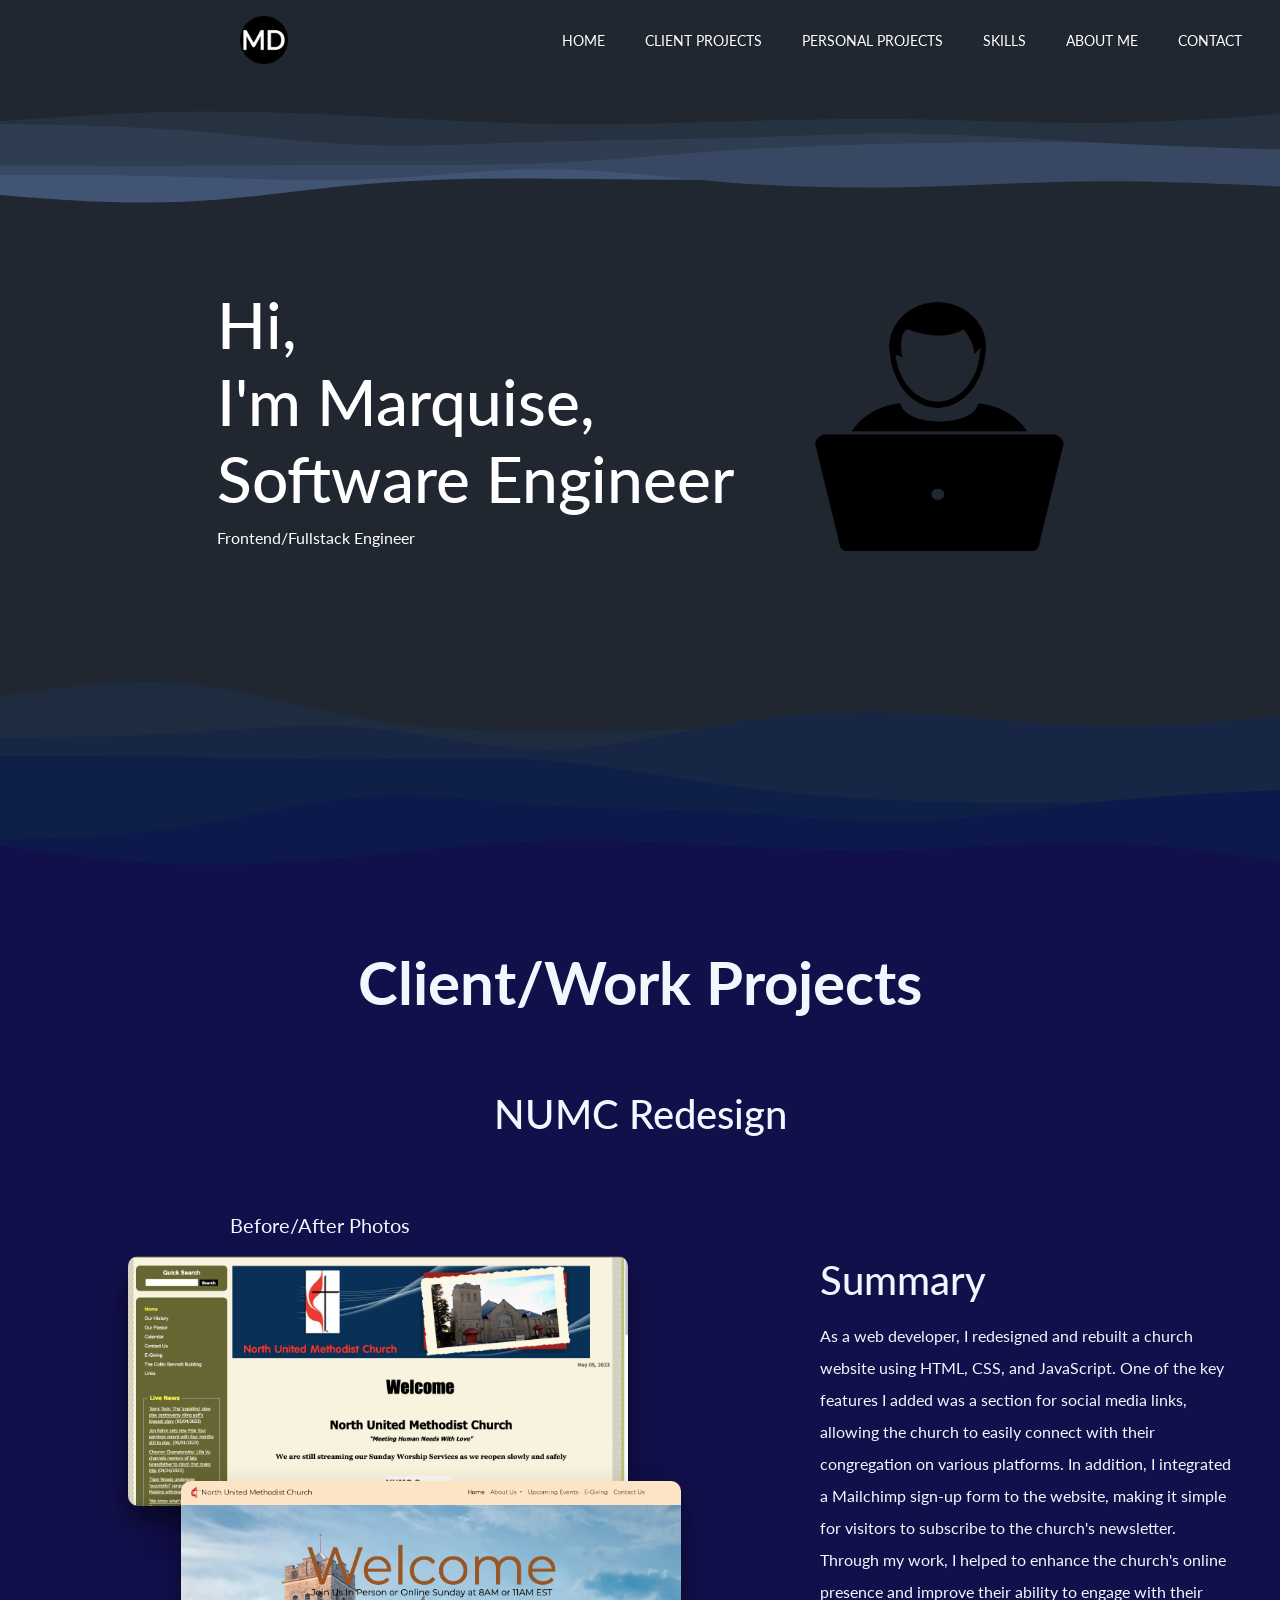
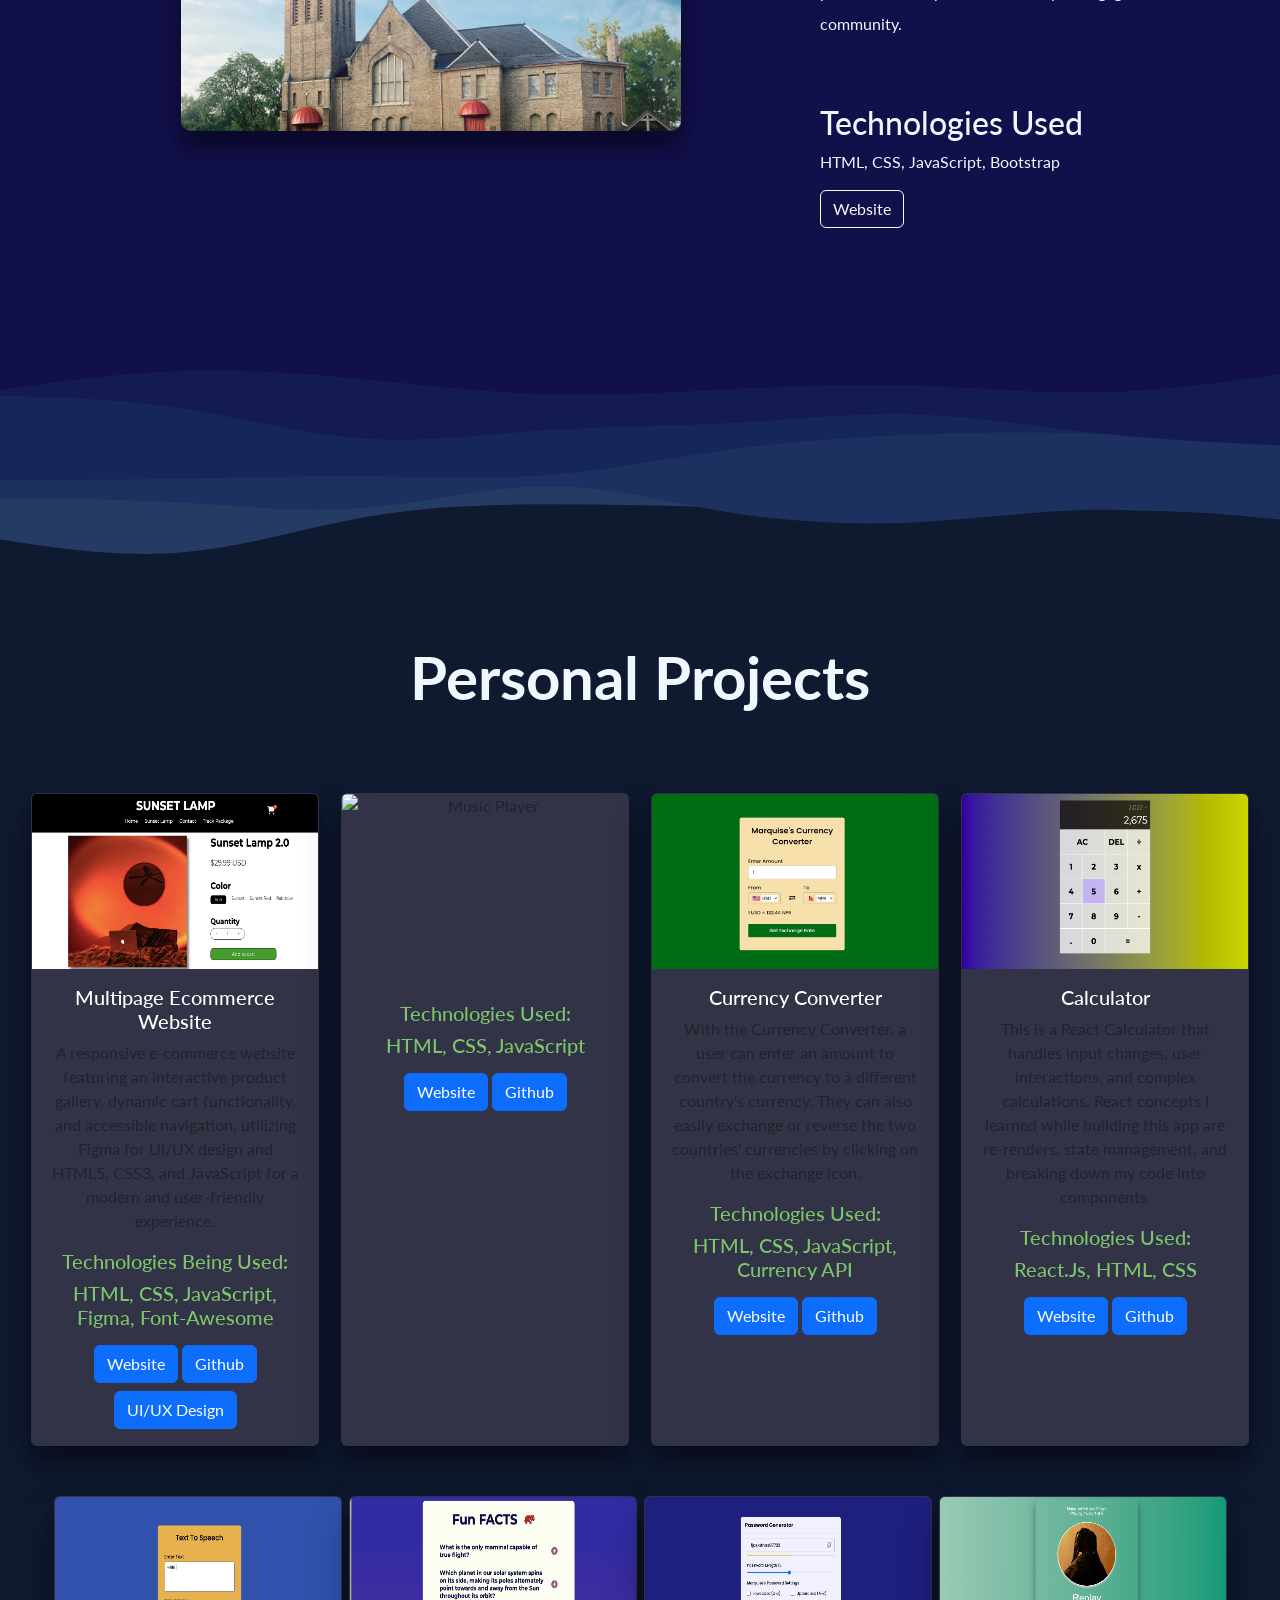
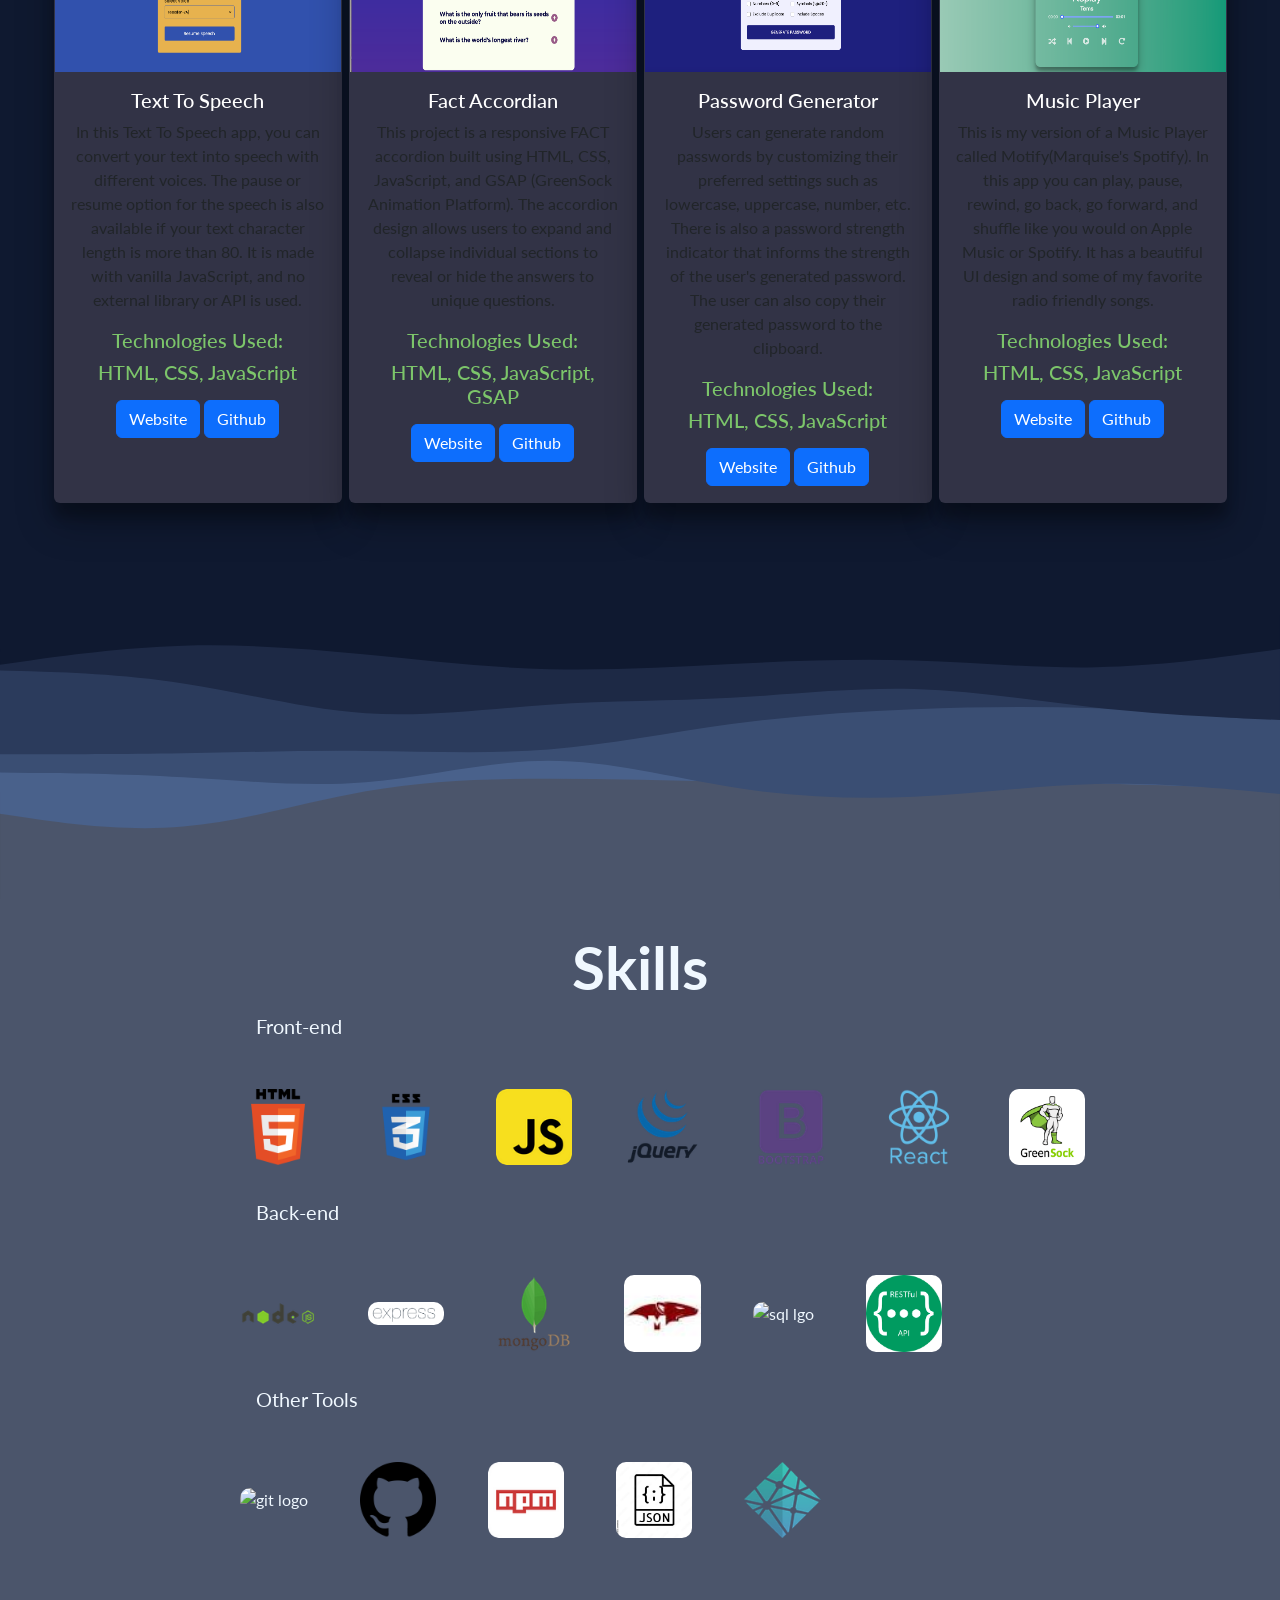
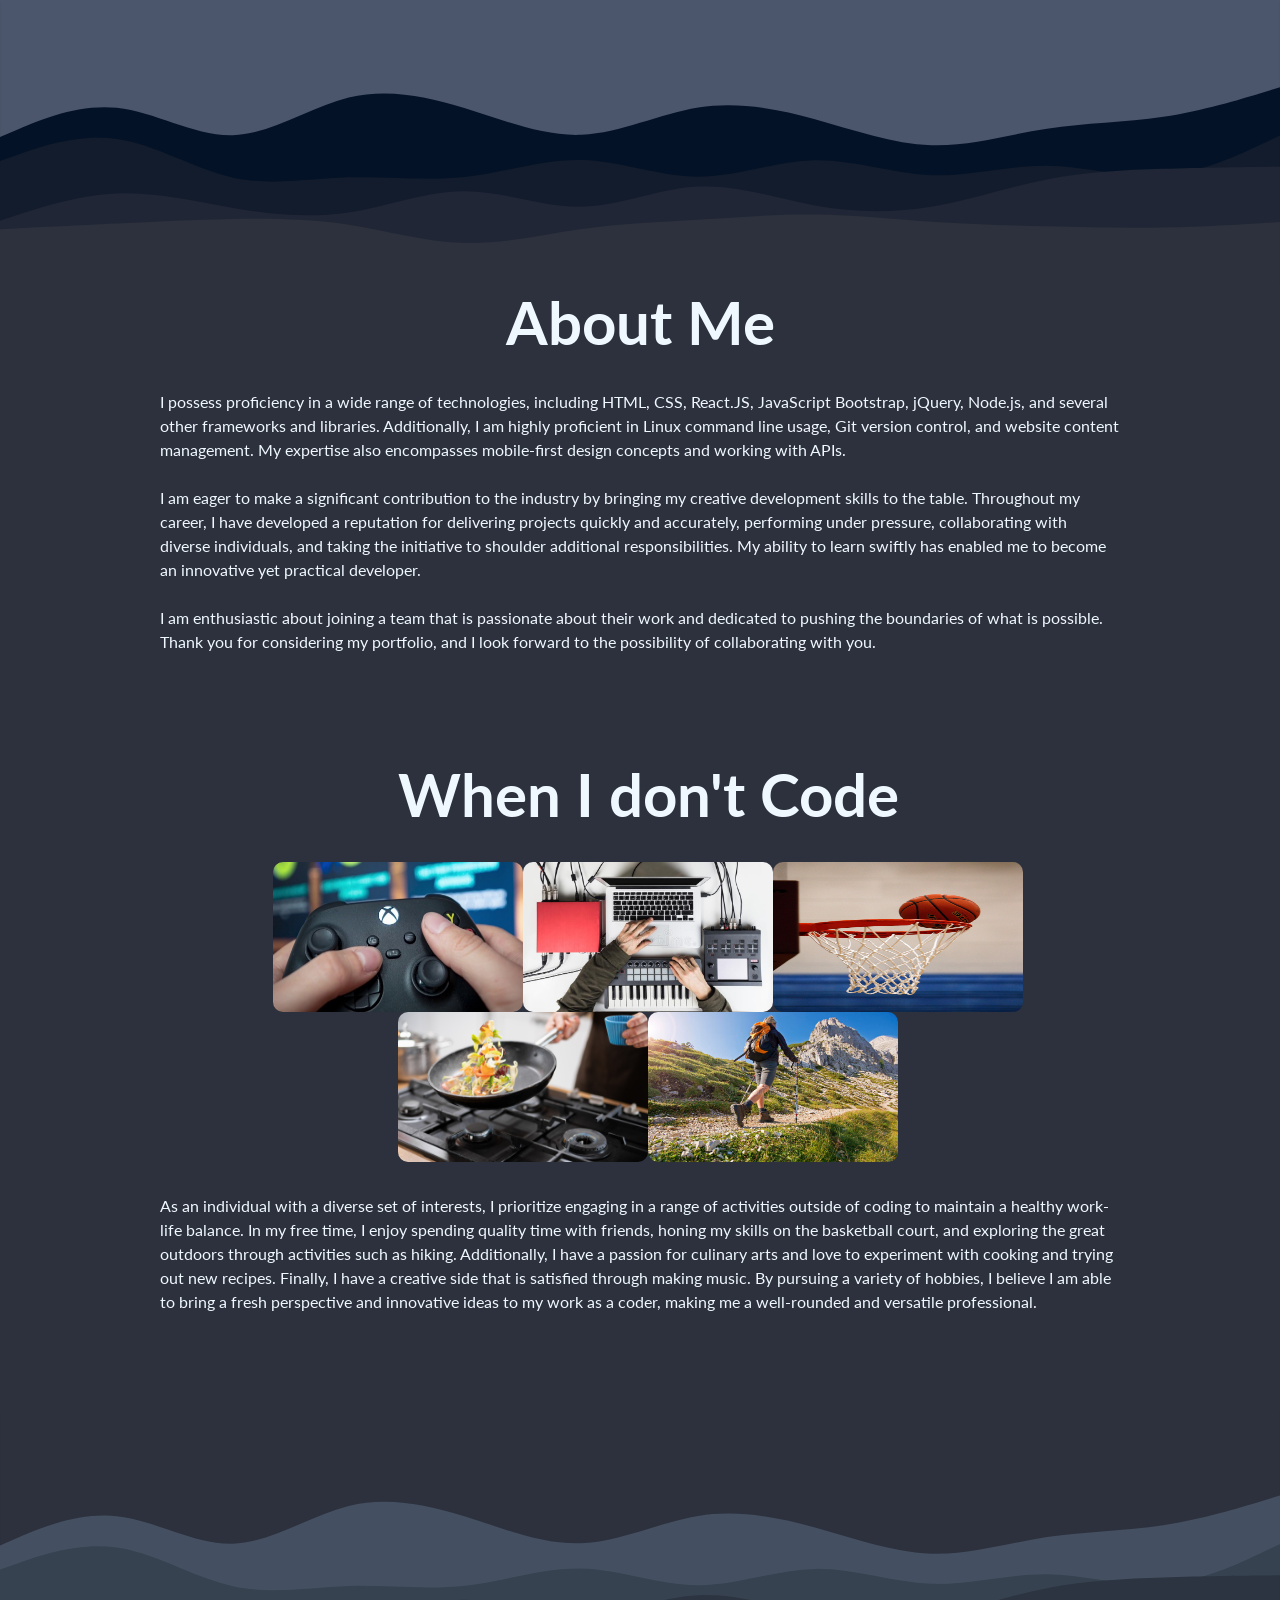
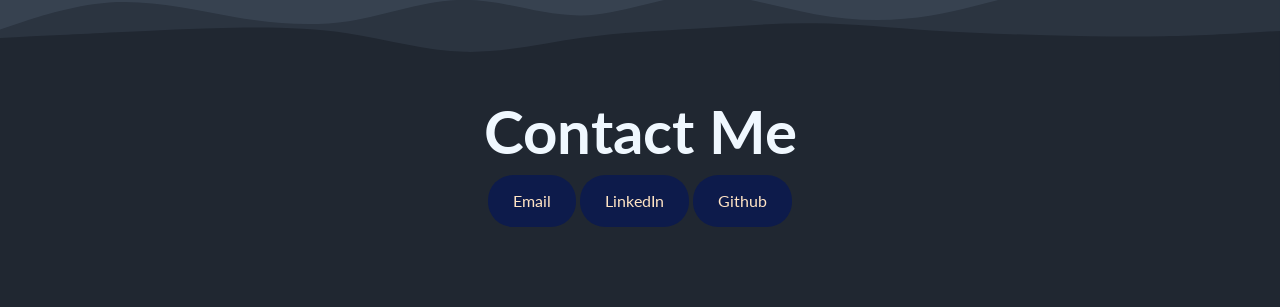
==== index.html @ cdc2beac "card update (music player)" ====
<!DOCTYPE html>
<html>

<head>
  <title>Marquise Dawkins</title>
  <meta charset="UTF-8">

   <!--bootstrap-->
   <link href="https://cdn.jsdelivr.net/npm/bootstrap@5.1.3/dist/css/bootstrap.min.css" rel="stylesheet" integrity="sha384-1BmE4kWBq78iYhFldvKuhfTAU6auU8tT94WrHftjDbrCEXSU1oBoqyl2QvZ6jIW3" crossorigin="anonymous">
   <script src="https://cdn.jsdelivr.net/npm/bootstrap@5.1.3/dist/js/bootstrap.bundle.min.js" integrity="sha384-ka7Sk0Gln4gmtz2MlQnikT1wXgYsOg+OMhuP+IlRH9sENBO0LRn5q+8nbTov4+1p" crossorigin="anonymous"></script>
   
  <!--Favicon-->
  <link rel="icon" type="image/x-con" href="./images/favicon.ico">

  <!--Google Fonts-->
  <link rel="preconnect" href="https://fonts.googleapis.com">
  <link rel="preconnect" href="https://fonts.gstatic.com" crossorigin>
  <link rel="preconnect" href="https://fonts.googleapis.com">
  <link rel="preconnect" href="https://fonts.gstatic.com" crossorigin>
  <link href="https://fonts.googleapis.com/css2?family=Lato:ital,wght@0,100;0,300;0,400;0,700;0,900;1,100&family=Montserrat:wght@100;200;300;400;500;700&display=swap" rel="stylesheet">

    <!-- Font Awsome -->
    <script src="https://kit.fontawesome.com/898932346b.js" crossorigin="anonymous"></script>

  <!--Regular CSS-->
   <link rel="stylesheet" id="cssfile" href="./public/styles.css">

</head>
<body>

  <!-- Navbar Section -->
  <nav>
   <!--  <input type="checkbox" id="check">
    <label for="check" class="checkbtn">
        <i class="fas fa-bars"></i>
    </label> -->
    <img class="logo" src="./images/favicon.ico" alt="">
    <ul>
        <li><a href="#home">Home</a></li>
        <li><a href="#cp">Client Projects</a></li>
        <li><a href="#pp">Personal Projects</a></li>
        <li><a href="#skills">Skills</a></li>
        <li><a href="#about">About Me</a></li>
        <li><a href="#contact">Contact</a></li>
    </ul>
</nav>
  
  

  <img class="layer-svg" src="./images/svg-layers/layer1.svg" alt="svg layer 1">

<!-- Home section -->
<section class="home-container" id="home">
  <div class="header" >
    <h1 class="heading-h1">Hi, <br> I'm Marquise, <br> Software Engineer</h1>
    <p class="heading-p">Frontend/Fullstack Engineer</p>
  </div>
    <img class="marquise-pic"  src="./images/animation.png" alt="computer engineer">
  
</section>

<img class="layer-svg" src="./images/svg-layers/layer2.svg" alt="svg layer 2">


<!-- Client Project Section -->
<section class="cps-container" id="cp">
    <h1 class="cps-header">Client/Work Projects</h1>

    <h2 class="project-header">NUMC Redesign</h2>
    <p class="bef-aft-p">Before/After Photos</p>

    <div class="pic-summary-together">
      
    <div>
      <img class="church-photo before-pic" src="./images/old-church-pic.png" alt="Before Church Photo">
      <img class="church-photo after-pic" src="./images/numc-redesign.png" alt="Current Church Webstie">
    </div>

    <div class="summary-section">
      <h1>Summary</h1>
      <p class="summary-paragraph">As a web developer, I redesigned and rebuilt a church website using HTML, CSS, 
        and JavaScript. One of the key features I added was a section for social media links, allowing the church to 
        easily connect with their congregation on various platforms. In addition, I integrated a Mailchimp sign-up form 
        to the website, making it simple for visitors to subscribe to the church's newsletter. Through my work, I helped 
        to enhance the church's online presence and improve their ability to engage with their community.
      </p>
      <h2>Technologies Used</h2>
      <p class="technology">HTML, CSS, JavaScript, Bootstrap</p>

      <button type="button" onclick="window.location.href=`https://numc-hartford.org/`;" class="btn btn-outline-light">Website</button>
      <!-- <button type="button" onclick="window.location.href=`https://github.com/quisethecoder/numc-redesign`;" class="btn btn-outline-light">Github</button> -->
    </div> 

  </div>



</section>

<img class="layer-svg" src="./images/svg-layers/layer3.svg" alt="">

<!-- Personal Project Section -->
<section class="pps-container" id="pp">
    <h1 class="ps-header">Personal Projects</h1>
    <div class="card-styling-one">

      <div class="card" style="width: 18rem;">
        <img src="./images/ssldemo.png" class="card-img-top pj-pic" alt="FaceGram">
        <div class="card-body">
          <h5 class="card-title">Multipage Ecommerce Website</h5>
          <p class="card-text">A responsive e-commerce website featuring an interactive product gallery, dynamic cart functionality, and accessible navigation, utilizing Figma for UI/UX design and HTML5, CSS3, and JavaScript for a modern and user-friendly experience.</p>
          <h4 class="lan-used">Technologies Being Used:</h4>
          <h5 class="lan-used">HTML, CSS, JavaScript, Figma, Font-Awesome</h5>
          <a href="https://quisethecoder.github.io/ecommerce-store/" class="btn btn-primary web-link">Website</a>
          <a href="https://github.com/quisethecoder/ecommerce-store" class="btn btn-primary web-link">Github</a>
          <a href="https://www.figma.com/design/VHxNkNwz3xPCsnCBpkyxwv/Sunset-Lamp-Website-Design?node-id=0-1&t=kuMEiWsdOR9Zv7Ya-0" class="btn btn-primary web-link">UI/UX Design</a>
        </div>
      </div> 
  
    <div class="card" style="width: 18rem;">
      <img src="" class="card-img-top pj-pic" alt="Music Player">
      <div class="card-body">
        <h5 class="card-title"></h5>
        <p class="card-text"></p>
        <h4 class="lan-used">Technologies Used:</h4>
        <h5 class="lan-used">HTML, CSS, JavaScript</h5>
        <a href="" class="btn btn-primary web-link">Website</a>
        <a href="" class="btn btn-primary web-link">Github</a>
      </div>
    </div>
  
    <div class="card" style="width: 18rem;">
      <img src="./images/currency-convertor.png" class="card-img-top pj-pic" alt="currency-convertor">
      <div class="card-body">
        <h5 class="card-title">Currency Converter</h5>
        <p class="card-text">With the Currency Converter, a user can enter an amount to convert the currency to a different country's currency. They can also easily exchange or reverse the two countries' currencies by clicking on the exchange icon.</p>
        <h4 class="lan-used">Technologies Used:</h4>
        <h5 class="lan-used">HTML, CSS, JavaScript, Currency API</h5>
        <a href="https://calm-faloodeh-8866ae.netlify.app/" class="btn btn-primary web-link">Website</a>
        <a href="https://github.com/quisethecoder/currency-converter" class="btn btn-primary web-link">Github</a>
      </div>
    </div>
  
    <div class="card" style="width: 18rem;">
      <img src="./images/react-calculator.png" class="card-img-top pj-pic" alt="calculator">
      <div class="card-body">
        <h5 class="card-title">Calculator</h5>
        <p class="card-text">This is a React Calculator that handles input changes, user interactions, and complex calculations. React concepts I learned while building this app are re-renders, state management, and breaking down my code into components.</p>
        <h4 class="lan-used">Technologies Used:</h4>
        <h5 class="lan-used">React.Js, HTML, CSS</h5>
        <a href="https://calculator-react-f9434.web.app/" class="btn btn-primary web-link">Website</a>
        <a href="https://github.com/quisethecoder/calculator-react" class="btn btn-primary web-link">Github</a>
      </div>
    </div>
  
  </div>


  <div class="card-styling-two">

    <div class="card" style="width: 18rem;">
      <img src="./images/text-to-speech.png" class="card-img-top pj-pic" alt="DogMatch-Website">
      <div class="card-body">
        <h5 class="card-title">Text To Speech</h5>
        <p class="card-text">In this Text To Speech app, you can convert your text into speech with different voices. The pause or resume option for the speech is also available if your text character length is more than 80. It is made with vanilla JavaScript, and no external library or API is used.</p>
        <h4 class="lan-used">Technologies Used:</h4>
        <h5 class="lan-used">HTML, CSS, JavaScript</h5>
        <a href="https://quisethecoder.github.io/text-to-speech/" class="btn btn-primary web-link">Website</a>
        <a href="https://github.com/quisethecoder/text-to-speech" class="btn btn-primary web-link">Github</a>
      </div>
    </div>
  
    <div class="card" style="width: 18rem;">
      <img src="./images/fact-accordian.png" class="card-img-top pj-pic" alt="Fact-Accordian">
      <div class="card-body">
        <h5 class="card-title">Fact Accordian</h5>
        <p class="card-text">This project is a responsive FACT accordion built using HTML, CSS, JavaScript, and GSAP (GreenSock Animation Platform). The accordion design allows users to expand and collapse individual sections to reveal or hide the answers to unique questions.</p>
        <h4 class="lan-used">Technologies Used:</h4>
        <h5 class="lan-used">HTML, CSS, JavaScript, GSAP</h5>
        <a href="https://quisethecoder.github.io/fact-accordian/" class="btn btn-primary web-link">Website</a>
        <a href="https://github.com/quisethecoder/fact-accordian" class="btn btn-primary web-link">Github</a>
      </div>
    </div>
  
    <div class="card" style="width: 18rem;">
      <img src="./images/./passwordgenerator.png" class="card-img-top pj-pic" alt="Dice Game">
      <div class="card-body">
        <h5 class="card-title">Password Generator</h5>
        <p class="card-text"> Users can generate random passwords by customizing their preferred settings such as lowercase, uppercase, number, etc. There is also a password strength indicator that informs the strength of the user's generated password. The user can also copy their generated password to the clipboard.</p>
        <h4 class="lan-used">Technologies Used:</h4>
        <h5 class="lan-used">HTML, CSS, JavaScript</h5>
        <a href="https://quisethecoder.github.io/password-generator/" class="btn btn-primary web-link">Website</a>
        <a href="https://github.com/quisethecoder/password-generator" class="btn btn-primary web-link">Github</a>
      </div>
    </div>
  
  
   
    <div class="card" style="width: 18rem;">
      <img src="./images/music-player.png" class="card-img-top pj-pic" alt="Mp3 Player">
      <div class="card-body">
        <h5 class="card-title">Music Player</h5>
        <p class="card-text">This is my version of a Music Player called Motify(Marquise's Spotify). In this app you can play, pause, rewind, go back, go forward, and shuffle like you would on Apple Music or Spotify. It has a beautiful UI design and some of my favorite radio friendly songs.</p>
        <h4 class="lan-used">Technologies Used:</h4>
        <h5 class="lan-used">HTML, CSS, JavaScript</h5>
        <a href="https://quisethecoder.github.io/music-player/" class="btn btn-primary web-link">Website</a>
        <a href="https://github.com/quisethecoder/music-player" class="btn btn-primary web-link">Github</a>
      </div>
    </div>
   
  
  </div>
    
  
</section>

<img class="layer-svg" src="./images/svg-layers/layer4.svg" alt="">

<!-- Skills Sections -->
<section class="skills-container" id="skills">
  
    <h1 class="skills-header">Skills</h1>
    <p class="logo-description">Front-end</p>

    <div class="skills-logo">
    <img class="front-end-logo"  src="./images/html.png" alt="HTML Logo">
    <img class="front-end-logo"  src="./images/css.png" alt="CSS Logo">
    <img class="front-end-logo"  src="./images/javascript.png" alt="JavaScript Logo">
    <img class="front-end-logo"  src="./images/jquery.png" alt="Jquery Logo">
    <img class="front-end-logo"  src="./images/bootstrap.png" alt="Boostrap Logo">
    <img class="front-end-logo"  src="./images/react.png" alt="React Logo">
    <img class="front-end-logo"  src="./images/greensock.png" alt="GSAP Logo">
  </div>

    <p class="logo-description" >Back-end</p>
    <div class="skills-logo">
    <img class="back-end-logo" src="./images/node-js.png" alt="node-js logo">
    <img class="back-end-logo" src="./images/Express.png" alt="express js logo">
    <img class="back-end-logo" src="./images/mongodb.png" alt="mongodb logo">
    <img class="back-end-logo" src="./images/Mongoose.jpeg" alt="mongoose logo">
    <img class="back-end-logo" src="./images/SQL.png" alt="sql lgo">
    <img class="back-end-logo" src="./images/Restful.png" alt="RESTful API">
  </div>

    <p class="logo-description">Other Tools</p>
    <div class="skills-logo">
    <img class="other-tools-logo" src="./images/Git-Icon.png" alt="git logo">
    <img class="other-tools-logo" src="./images/github.png" alt="github logo">
    <img class="other-tools-logo" src="./images/npm.png" alt="npm">
    <img class="other-tools-logo" src="./images/json.jpg" alt="json">
    <img class="other-tools-logo" src="./images/netlify.png" alt="netlify logo"> 
  </div>   
</section>

<img class="layer-svg" src="./images/svg-layers/layer5.svg" alt="">
<!-- About Me  Section-->
<section class="about-me-container" id="about">
  <div class="about-me">
    <h1 class="about-me-header">About Me</h1>
    <p class="about-me-paragraph">I possess proficiency in a wide range of technologies, including HTML, CSS, React.JS, 
      JavaScript Bootstrap, jQuery, Node.js, and several other frameworks and libraries. Additionally, I am highly proficient
      in Linux  command line usage, Git version control, and website content management. My expertise also encompasses
       mobile-first design concepts and working with APIs. <br><br>

      I am eager to make a significant contribution to the industry by bringing my creative development skills to the table. 
      Throughout my career, I have developed a reputation for delivering projects quickly and accurately, performing under 
      pressure, collaborating with diverse individuals, and taking the initiative to shoulder additional responsibilities.
       My ability to learn swiftly has enabled me to become an innovative yet practical developer. <br><br>
      
      I am enthusiastic about joining a team that is passionate about their work and dedicated to pushing the boundaries of
       what is possible. Thank you for considering my portfolio, and I look forward to the possibility of collaborating with
        you. <br><br> </p>
  </div>

  <div class="center-wdic">
    <h1 class="about-header-two">When I don't Code</h1>

    <div class="pictures-one">
    <img class="about-pics-one" src="./images/games.jpg" alt="Video Game Picture">
    <img class="about-pics-one" src="./images/making-beats.jpg" alt="Music">
    <img class="about-pics-one" src="./images/basketball.jpg" alt="Basketball">
  </div>

  <div class="pictures-two">
    <img class="about-pics-two" src="./images/cooking.jpg" alt="Cooking">
    <img class="about-pics-two" src="./images/hiking.jpg" alt="Hiking">
  </div>

</div>

  <p class="widc-paragraph">As an individual with a diverse set of interests, I prioritize engaging in a range of activities outside of coding to 
    maintain a healthy work-life balance. In my free time, I enjoy spending quality time with friends, honing my skills on 
    the basketball court, and exploring the great outdoors through activities such as hiking. Additionally, I have a passion 
    for culinary arts and love to experiment with cooking and trying out new recipes. Finally, I have a creative side that is 
    satisfied through making music. By pursuing a variety of hobbies, I believe I am able to bring a fresh perspective and 
    innovative ideas to my work as a coder, making me a well-rounded and versatile professional.</p>
  
    


</section>

<img class="layer-svg" src="./images/svg-layers/layer6.svg" alt="">

<!-- Contact/Footer Section -->
<section class="contact-container" id="contact">
  <div>
    <h1 class="contact-me-header">Contact Me</h1>
      <a class="ref" href="mailto: marquise_dawkins@aol.com">Email</a>
      <a class="ref" href="https://www.linkedin.com/in/marquise-dawkins/">LinkedIn</a>
      <a class="ref" href="https://github.com/quisethecoder">Github</a>
      
  </div>
</section>



  <script src="https://cdn.jsdelivr.net/npm/bootstrap@5.3.0-alpha1/dist/js/bootstrap.bundle.min.js" integrity="sha384-w76AqPfDkMBDXo30jS1Sgez6pr3x5MlQ1ZAGC+nuZB+EYdgRZgiwxhTBTkF7CXvN" crossorigin="anonymous"></script>
  <script src="./index.js" charset="UTF-8"></script>
</body>
</html>
---- public/styles.css ----
body{
    margin: 0;
    font-family: "Lato", sans-serif;
    color: aliceblue;
    background: #202731;
    overflow-x: hidden;
}

.layer-svg{
    width: 100%;
}


/* Navbar Homepage */
nav{
    background: #202731;
    height: 70px;
    width: 100%;
}

.logo{
    margin-top: 1rem;
    margin-left: 15rem;
}

nav ul{
    float: right;
    margin-right: 20px;
}

nav ul li{
    display: inline-block;
    line-height: 80px;
    margin: 0 5px;
}

nav ul li a{
    color: rgb(255, 255, 255);
    font-size: 14px;
    padding: 7px 13px;
    border-radius: 3px;
    text-transform: uppercase;
    text-decoration: none!important;
}


a:hover{
    color: #7e8391;
}

@media screen and (max-width: 984px) {
    
}



 /* Home section  */
.home-container{
     display: flex;
     align-items: center;
     justify-content: center;
     background: #202731;
     padding-top: 3rem;
     padding-bottom: 3rem;
}

.header{
    margin-right: 5rem;
}

.heading-h1{
    font-size: 4rem;
    color: rgb(255, 255, 255);
}

.heading-p{
    font-size: 1rem;
    color: rgb(255, 255, 255);
}

.marquise-pic{
    width: 250px;
    height: 250px;
    
}

@media screen and (max-width: 984px){
    .logo{
        margin-top: 1rem;
        margin-left: 5rem;
    }
}


 /* Client Project Section */
 .cps-container{
    background: #12104b;
    padding-top: 3rem;
    padding-bottom: 7rem;
 }

 .cps-header{
    text-align: center;
    font-weight: 700;
    font-size: 60px;
    
 }

 .project-header{
    font-size: 40px;
    text-align: center;
    padding-top: 4rem;
    padding-bottom: 4rem;
 }

 .bef-aft-p{
    text-align: center;
    margin-right: 40rem;
    font-size: 20px;
 }

 .pic-summary-together{
    display: flex;
 }

 .summary-section{
    margin-left: 12rem;
    margin-right: 3rem;
 }

 .summary-paragraph{
    margin-top: 1rem;
    margin-bottom: 4rem;
    line-height: 2;
 }

 .church-photo{
    width: 500px;
    height: 250px;
    margin-left: 8rem;
    border-radius: 10px;
    box-shadow: rgba(0, 0, 0, 0.3) 0px 19px 38px, rgba(0, 0, 0, 0.22) 0px 15px 12px;
 }

 .before-pic{
    position: relative;
 }

 .after-pic{
    position: absolute;
    transform: translate(-115%, 90%);
 }

 @media screen and (max-width: 984px){

    .bef-aft-p{
        text-align: center;
        margin-right: 1rem;
        font-size: 20px;
     }
    
    .church-photo{
        width: 500px;
        height: 250px;
        margin-left: 10rem;
        border-radius: 10px;
        box-shadow: rgba(0, 0, 0, 0.3) 0px 19px 38px, rgba(0, 0, 0, 0.22) 0px 15px 12px;
     }
    
    .pic-summary-together{
        display: inline-block;
    }

        .summary-section{
            margin-top: 20rem;
            margin-left: 10rem;
            margin-right: 10rem;
         }
 }



 /* Personal Project Section  */
.pps-container{
   background: #0f1930;
   padding-top: 1rem;
   padding-bottom: 7rem;
}

.ps-header{
    text-align: center;
    font-weight: 700;
    font-size: 60px;
    margin-bottom: 5rem;
}

.card{
    background: rgb(50, 51, 70);
    border: 1px solid transparent;
    box-shadow: rgba(0, 0, 0, 0.3) 0px 19px 38px, rgba(0, 0, 0, 0.22) 0px 15px 12px;
    
}

.card-title{
    color: white;
    text-align: center;
}

.card-styling-one{
    text-align: center;
    display: flex;
    justify-content: space-around;
    margin-left: 20px;
    margin-right: 20px;
}

.card-styling-two{
    text-align: center;
    display: flex;
    justify-content: space-around;
    margin-left: 50px;
    margin-right: 50px;
    margin-top: 50px;
}

.pj-pic{
    height: 175px;
}

.lan-used{
    color: rgb(124, 197, 106);
    font-size: 20px;
}

.web-link{
    margin-top: 8px;
}

 /* Skills Sections */
.skills-container{
    background: #4b556b;
    padding-top: 2rem;
    padding-bottom: 2rem;
}

.skills-header{
    text-align: center;
    font-weight: 700;
    font-size: 60px;
}

.logo-description{
    font-size: 20px;
    margin-left: 16rem;
}

.skills-logo{
    justify-content: center;
    align-items: center;
    margin-left: 12rem;
}

.front-end-logo, .back-end-logo, .other-tools-logo{
    width: 7%;
    border-radius: 10px; 
    margin-left: 3rem;
    margin-top: 2rem;
    margin-bottom: 2rem;
}

@media screen and (max-width: 984px){

    .logo-description{
        font-size: 20px;
        margin-left: 10rem;
    }

    .skills-logo{
        justify-content: center;
        align-items: center;
        margin-left: 7rem;
    }

    .front-end-logo, .back-end-logo, .other-tools-logo{
        width: 7%;
        border-radius: 10px; 
        margin-left: 2rem;
        margin-top: 1rem;
        margin-bottom: 2rem;
    }

}


  /* About Me  Section */
.about-me-container{
    background: #2d313d;
    padding-bottom: 1rem;
}

.about-me-header, .about-header-two{
    justify-content: center;
    align-items: center;
    text-align: center;
    font-weight: 700;
    font-size: 60px;
    margin-bottom: 2rem;
}

.about-me-paragraph, .widc-paragraph{
    justify-content: center;
    align-items: center;
    text-align: left;
    margin-left: 10rem;
    margin-right: 10rem;
    margin-bottom: 5rem;
}

.center-wdic{
    margin-left: 1rem;
}

.pictures-one, .pictures-two{
    display: flex;
    justify-content: center;
    align-items: center;
    
}

.about-pics-one, .about-pics-two{
    width: 250px;
    height: 150px;
    border-radius: 10px;
}

.widc-paragraph{
    margin-top: 2rem;
}

  /* Contact/Footer Section */
  .contact-container{
    justify-content: center;
    align-items: center;
    text-align: center;
    padding-bottom: 5rem;
  }

  .contact-me-header{
    font-weight: 700;
    font-size: 60px;
  }

a.ref:link, a.ref:visited{
   background-color: rgb(13, 27, 75);
   color: bisque;
   padding: 14px 25px;
   text-align: center;
   text-decoration: none;
   display: inline-block;
   border-radius: 25px;
}

a.ref:hover, a.ref:active{
    background-color: rgb(95, 109, 132);
}
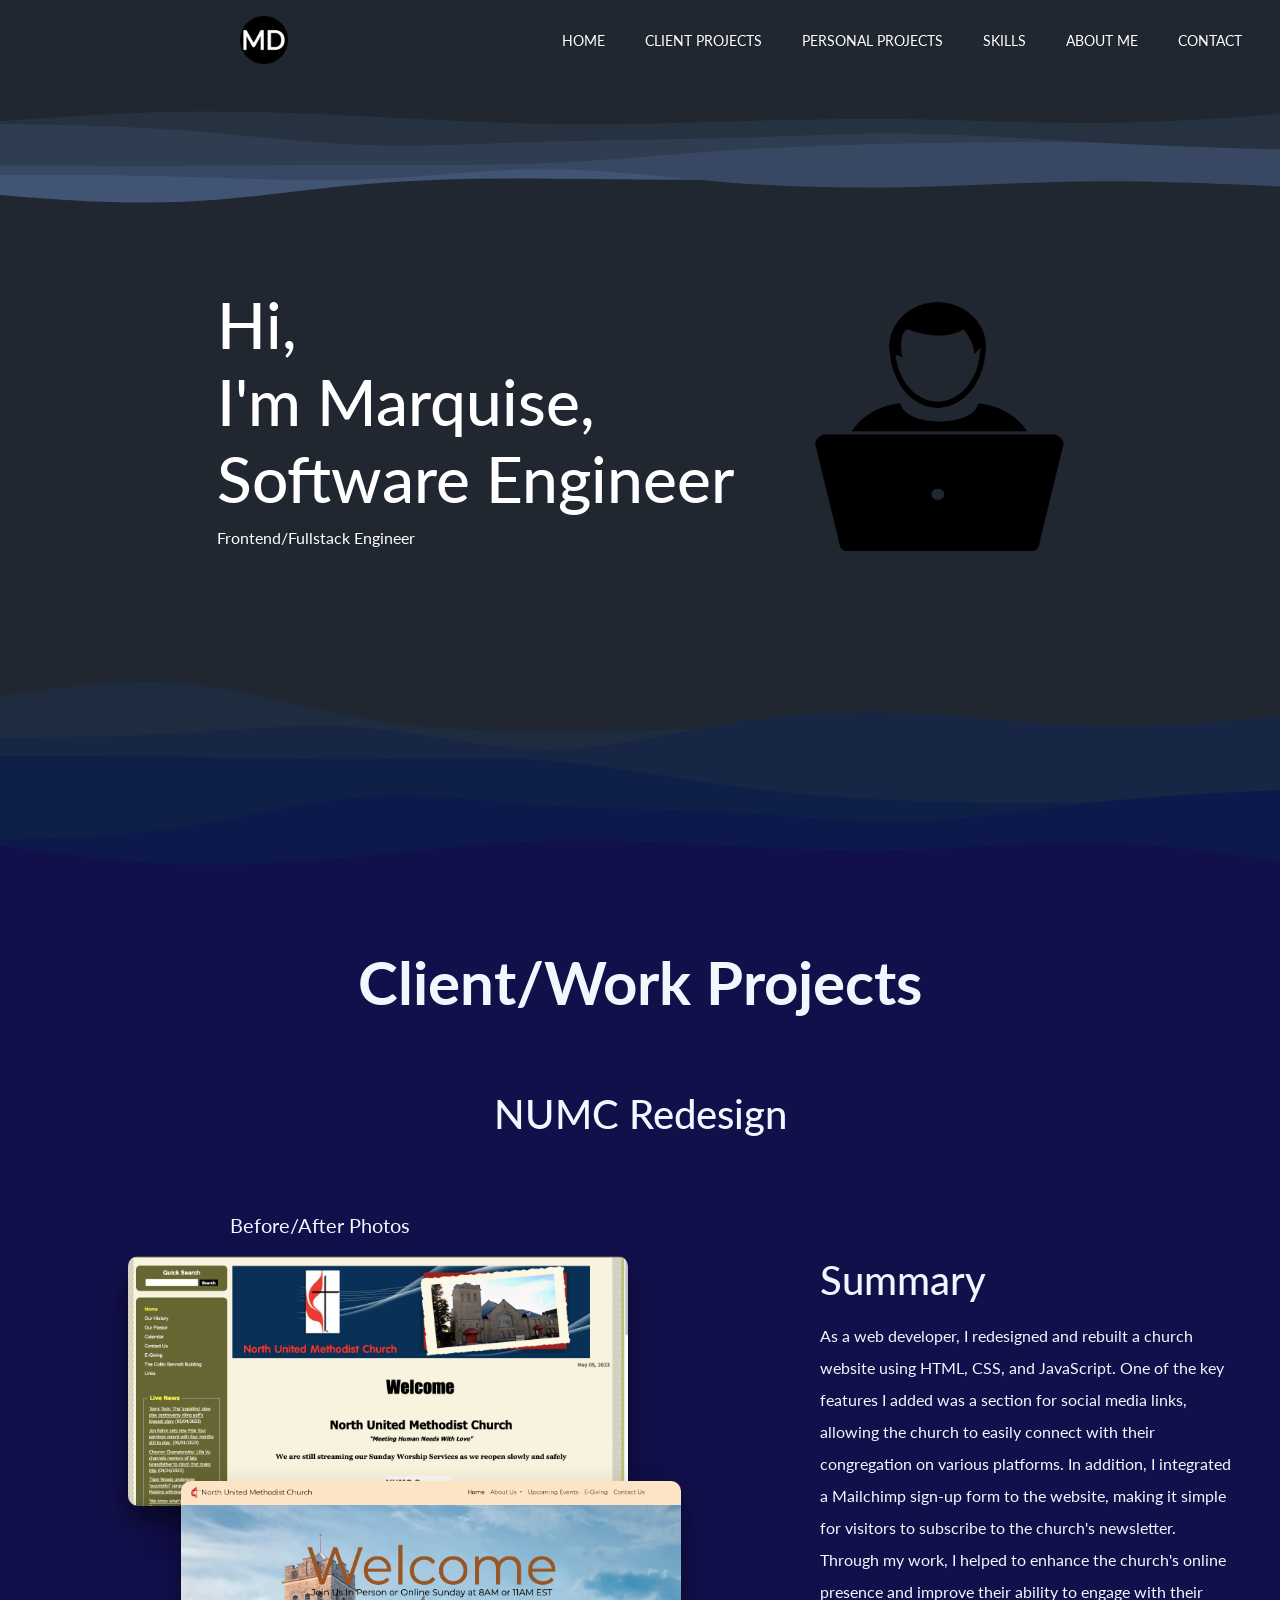
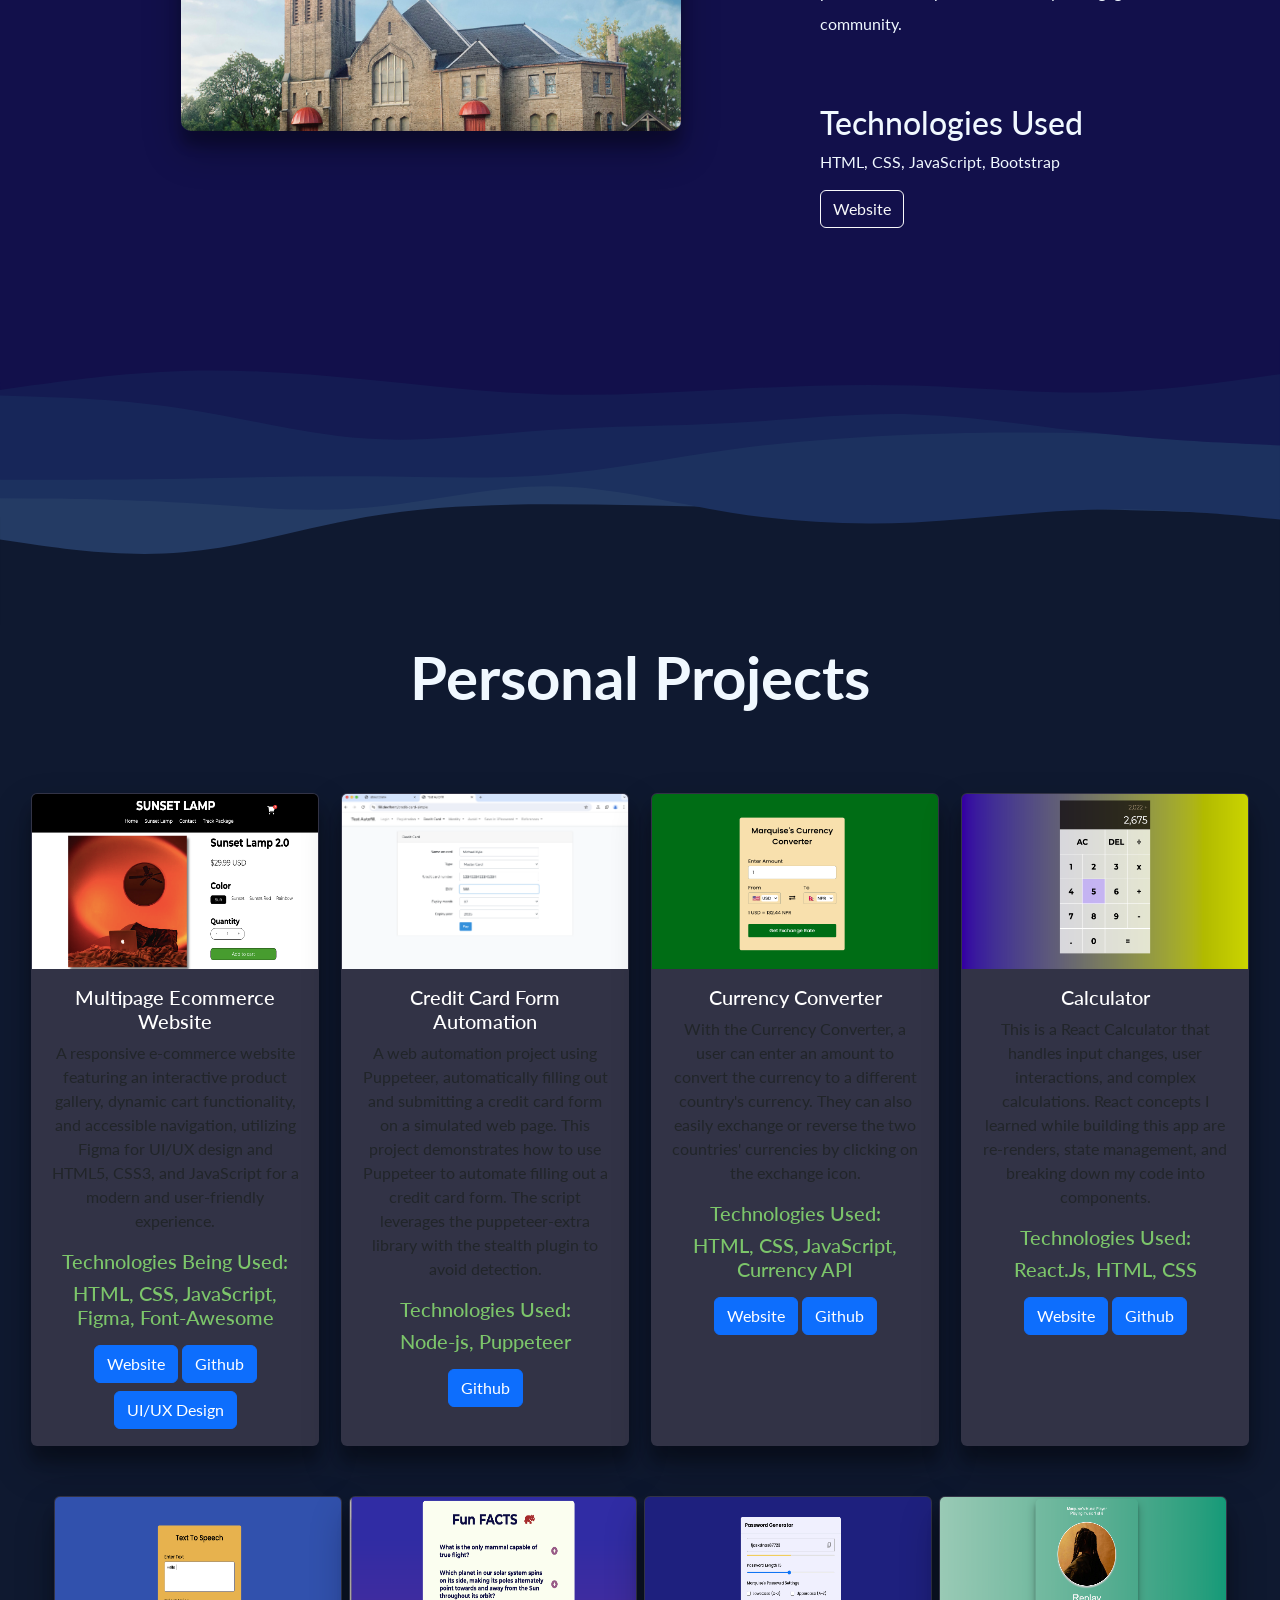
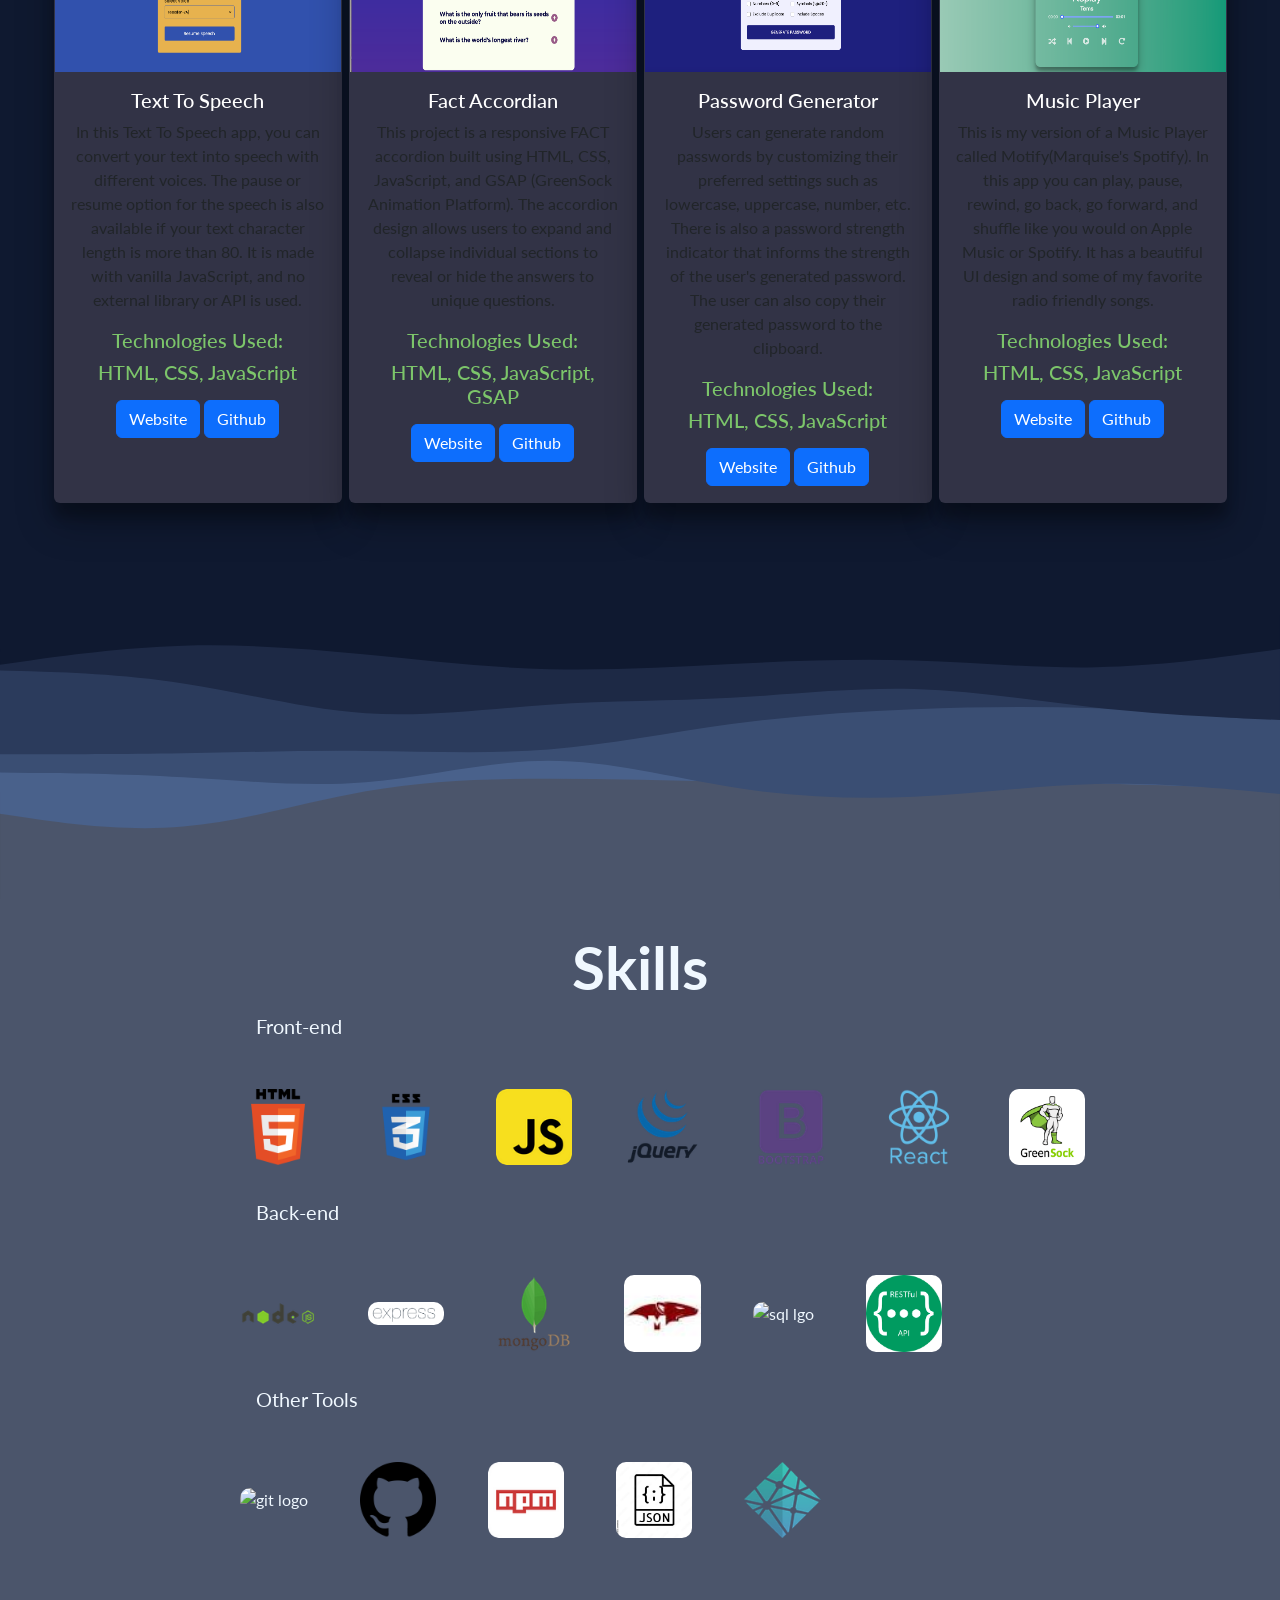
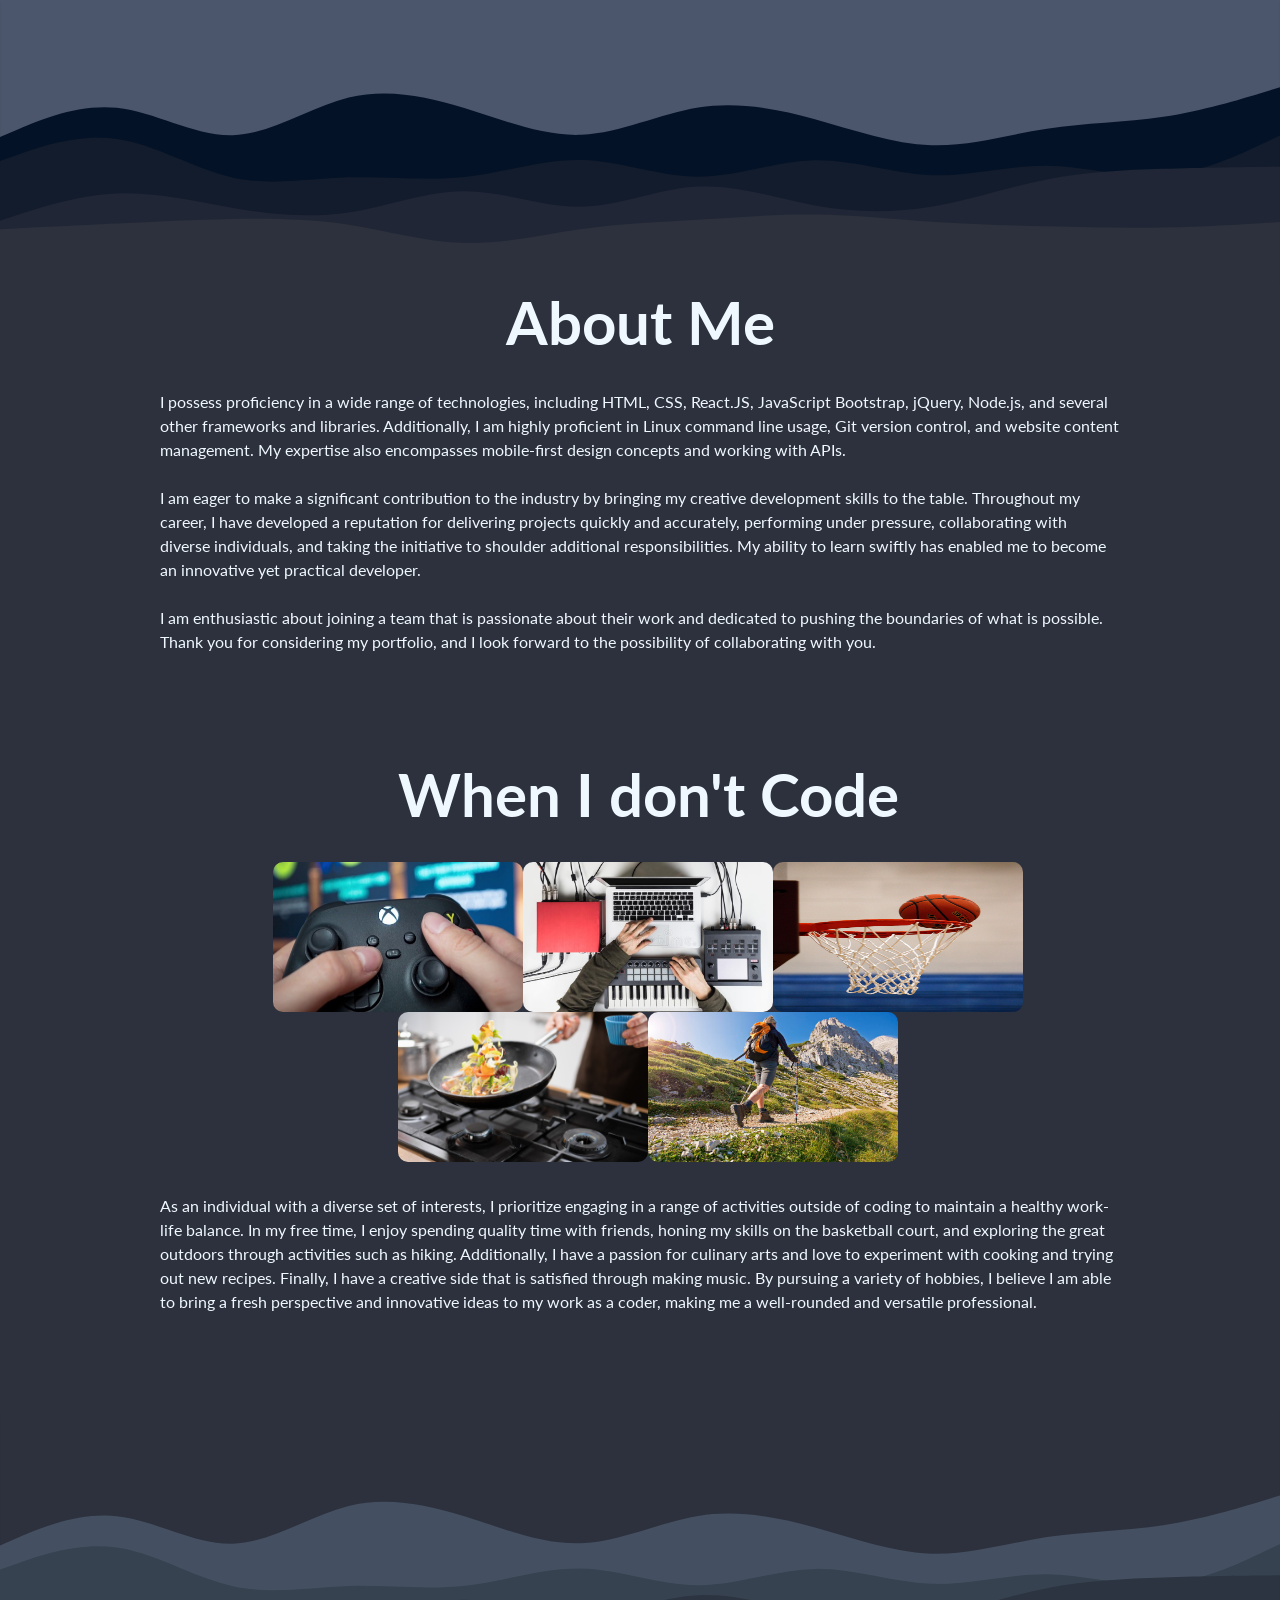
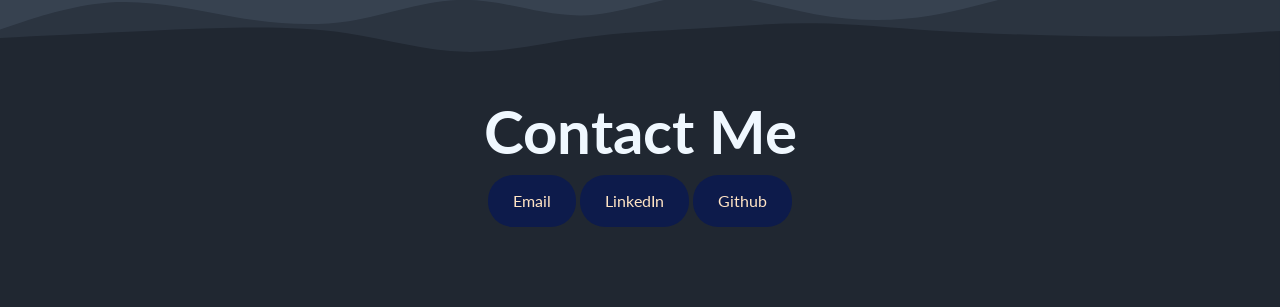
==== commit 0503e4ff: "Card Update (Web Automation)" ====
--- a/index.html
+++ b/index.html
@@ -118,14 +118,14 @@
       </div> 
   
     <div class="card" style="width: 18rem;">
-      <img src="" class="card-img-top pj-pic" alt="Music Player">
-      <div class="card-body">
-        <h5 class="card-title"></h5>
-        <p class="card-text"></p>
-        <h4 class="lan-used">Technologies Used:</h4>
-        <h5 class="lan-used">HTML, CSS, JavaScript</h5>
-        <a href="" class="btn btn-primary web-link">Website</a>
-        <a href="" class="btn btn-primary web-link">Github</a>
+      <img src="./images/web-automation.png" class="card-img-top pj-pic" alt="Web Automation">
+      <div class="card-body">
+        <h5 class="card-title">Credit Card Form Automation</h5>
+        <p class="card-text">A web automation project using Puppeteer, automatically filling out and submitting a credit card form on a simulated web page. This project demonstrates how to use Puppeteer to automate filling out a credit card form. The script leverages the puppeteer-extra library with the stealth plugin to avoid detection.</p>
+        <h4 class="lan-used">Technologies Used:</h4>
+        <h5 class="lan-used">Node-js, Puppeteer</h5>
+        <!-- <a href="" class="btn btn-primary web-link">Website</a> -->
+        <a href="https://github.com/quisethecoder/web-automation/tree/master" class="btn btn-primary web-link">Github</a>
       </div>
     </div>
   
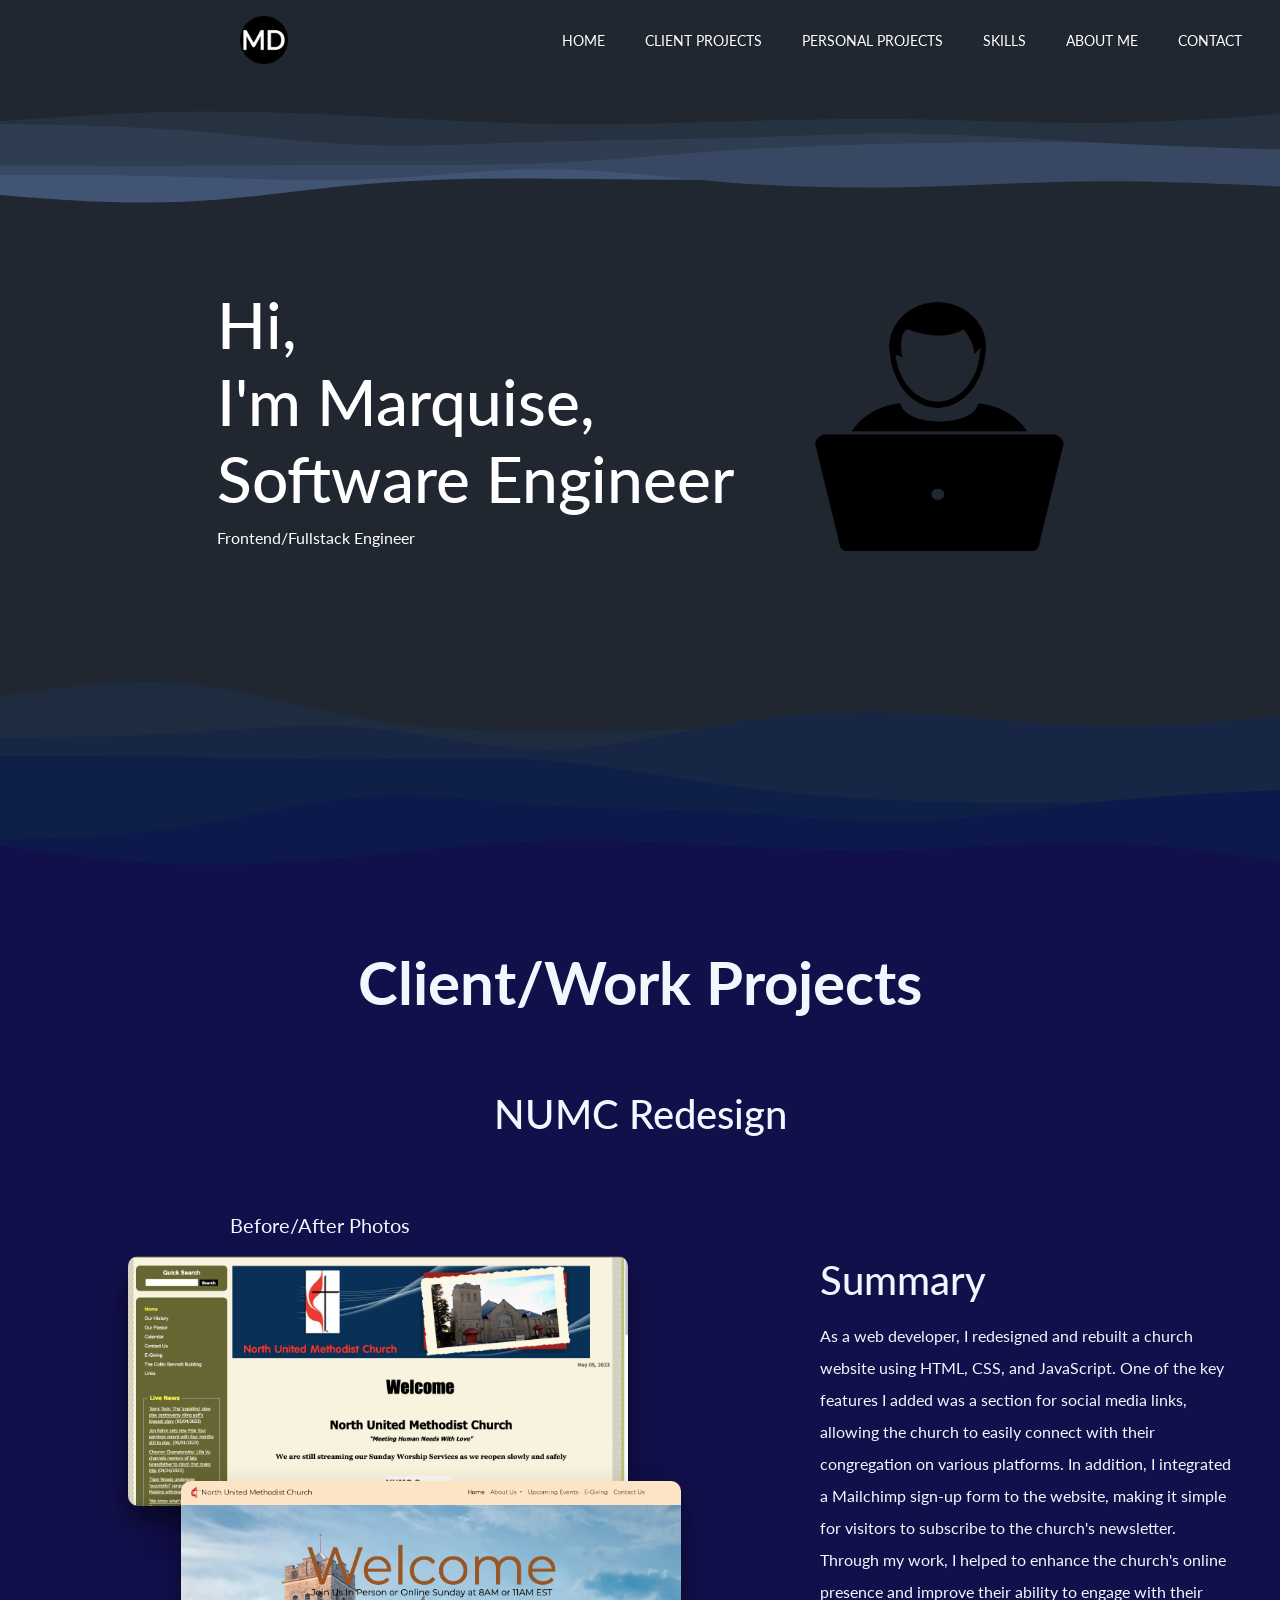
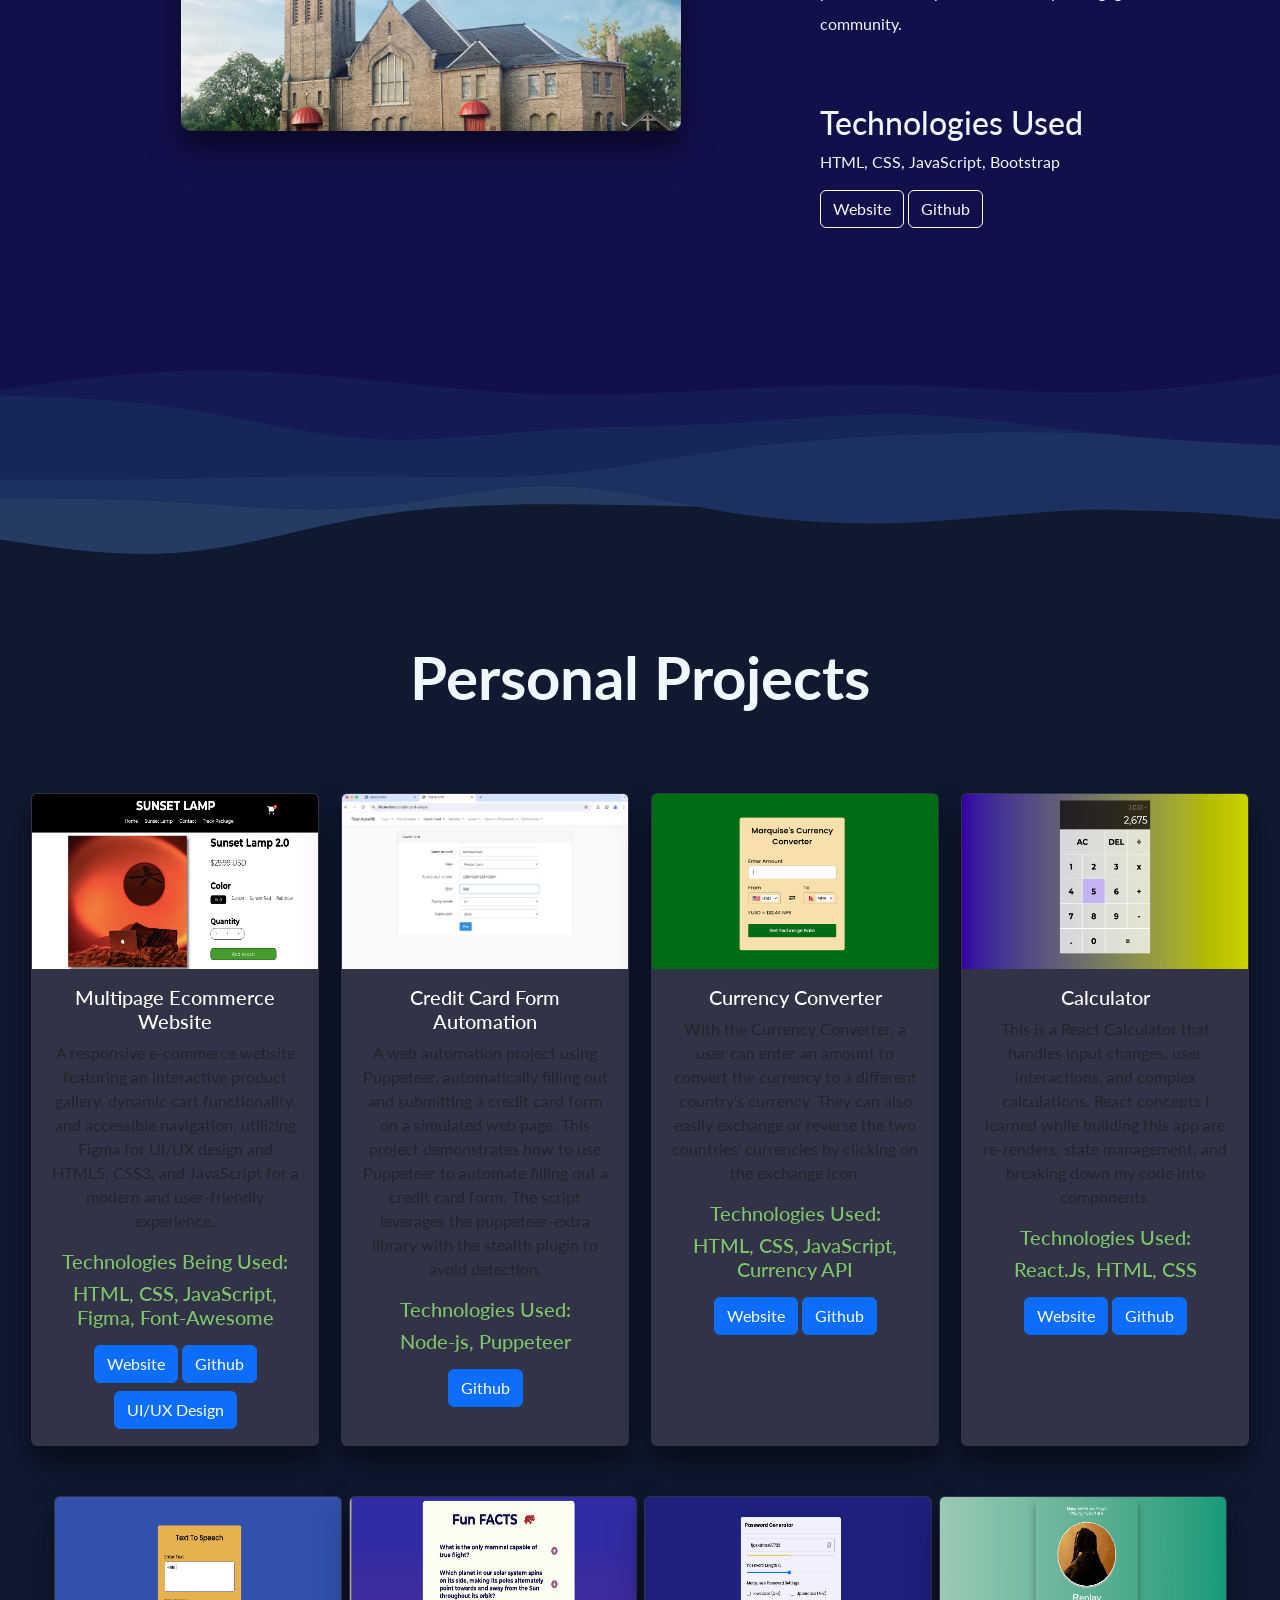
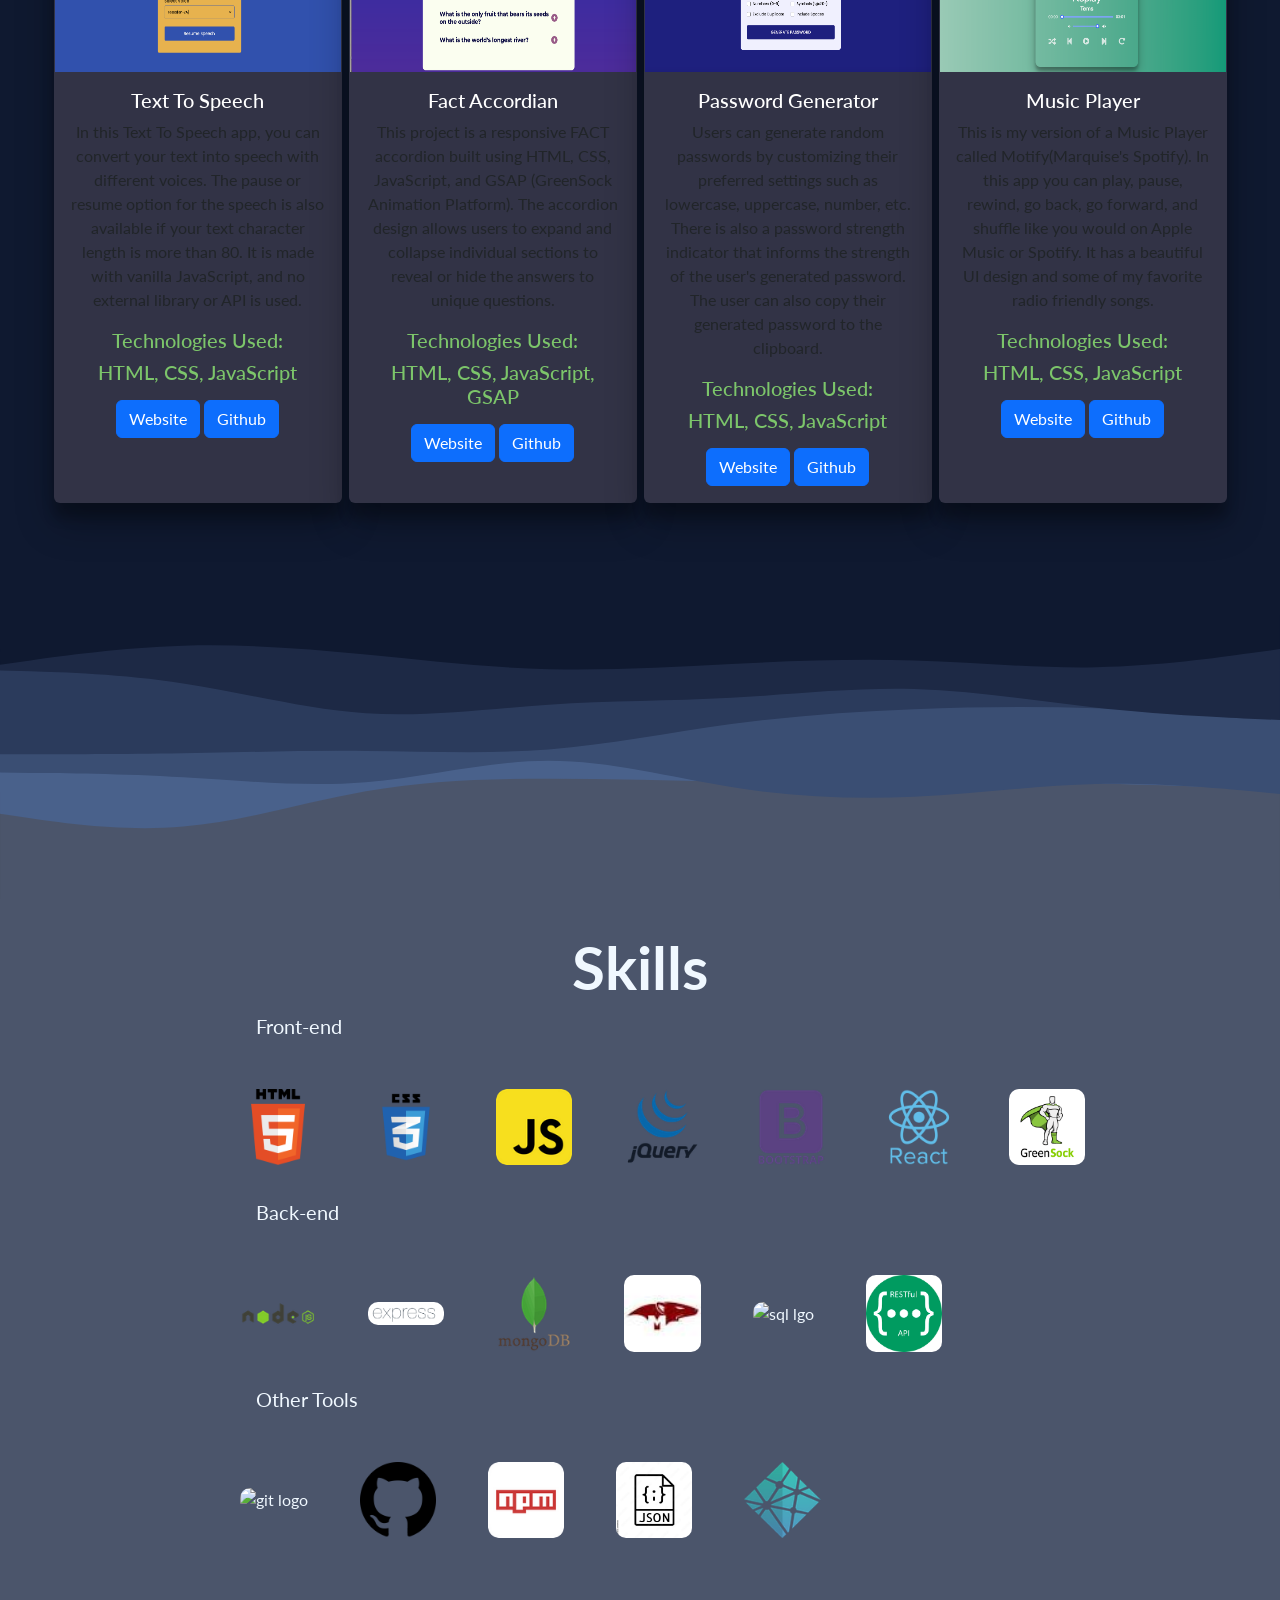
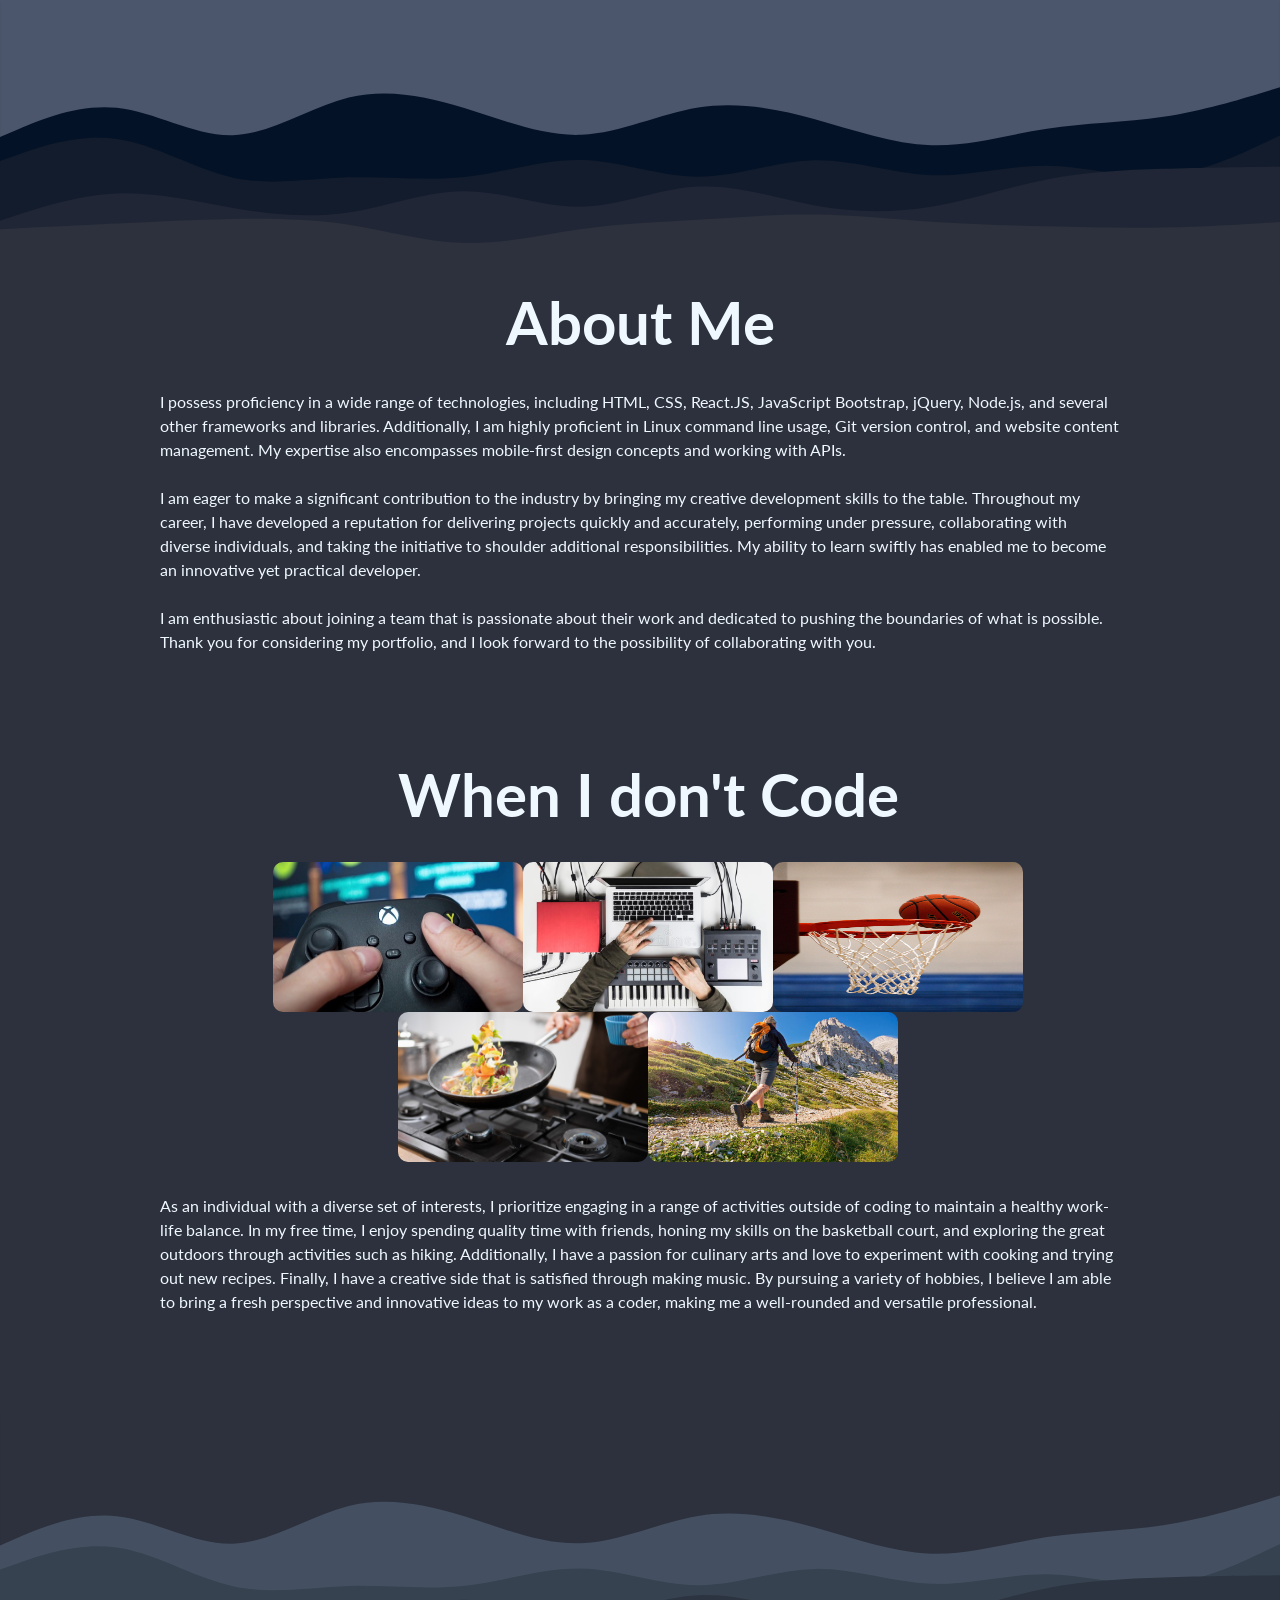
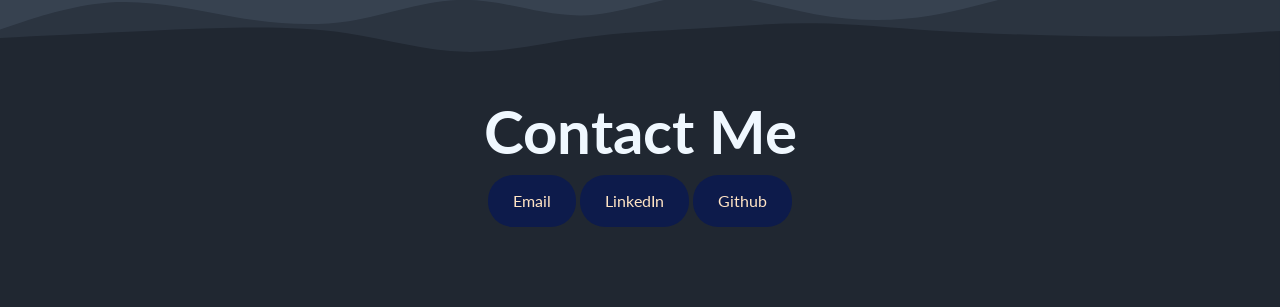
==== commit 793d5712: "update client proj" ====
--- a/index.html
+++ b/index.html
@@ -87,8 +87,8 @@
       <h2>Technologies Used</h2>
       <p class="technology">HTML, CSS, JavaScript, Bootstrap</p>
 
-      <button type="button" onclick="window.location.href=`https://numc-hartford.org/`;" class="btn btn-outline-light">Website</button>
-      <!-- <button type="button" onclick="window.location.href=`https://github.com/quisethecoder/numc-redesign`;" class="btn btn-outline-light">Github</button> -->
+      <button type="button" onclick="window.location.href=`https://statuesque-mandazi-6338f1.netlify.app/`;" class="btn btn-outline-light">Website</button>
+      <button type="button" onclick="window.location.href=`https://github.com/quisethecoder/numc-redesign`;" class="btn btn-outline-light">Github</button>
     </div> 
 
   </div>
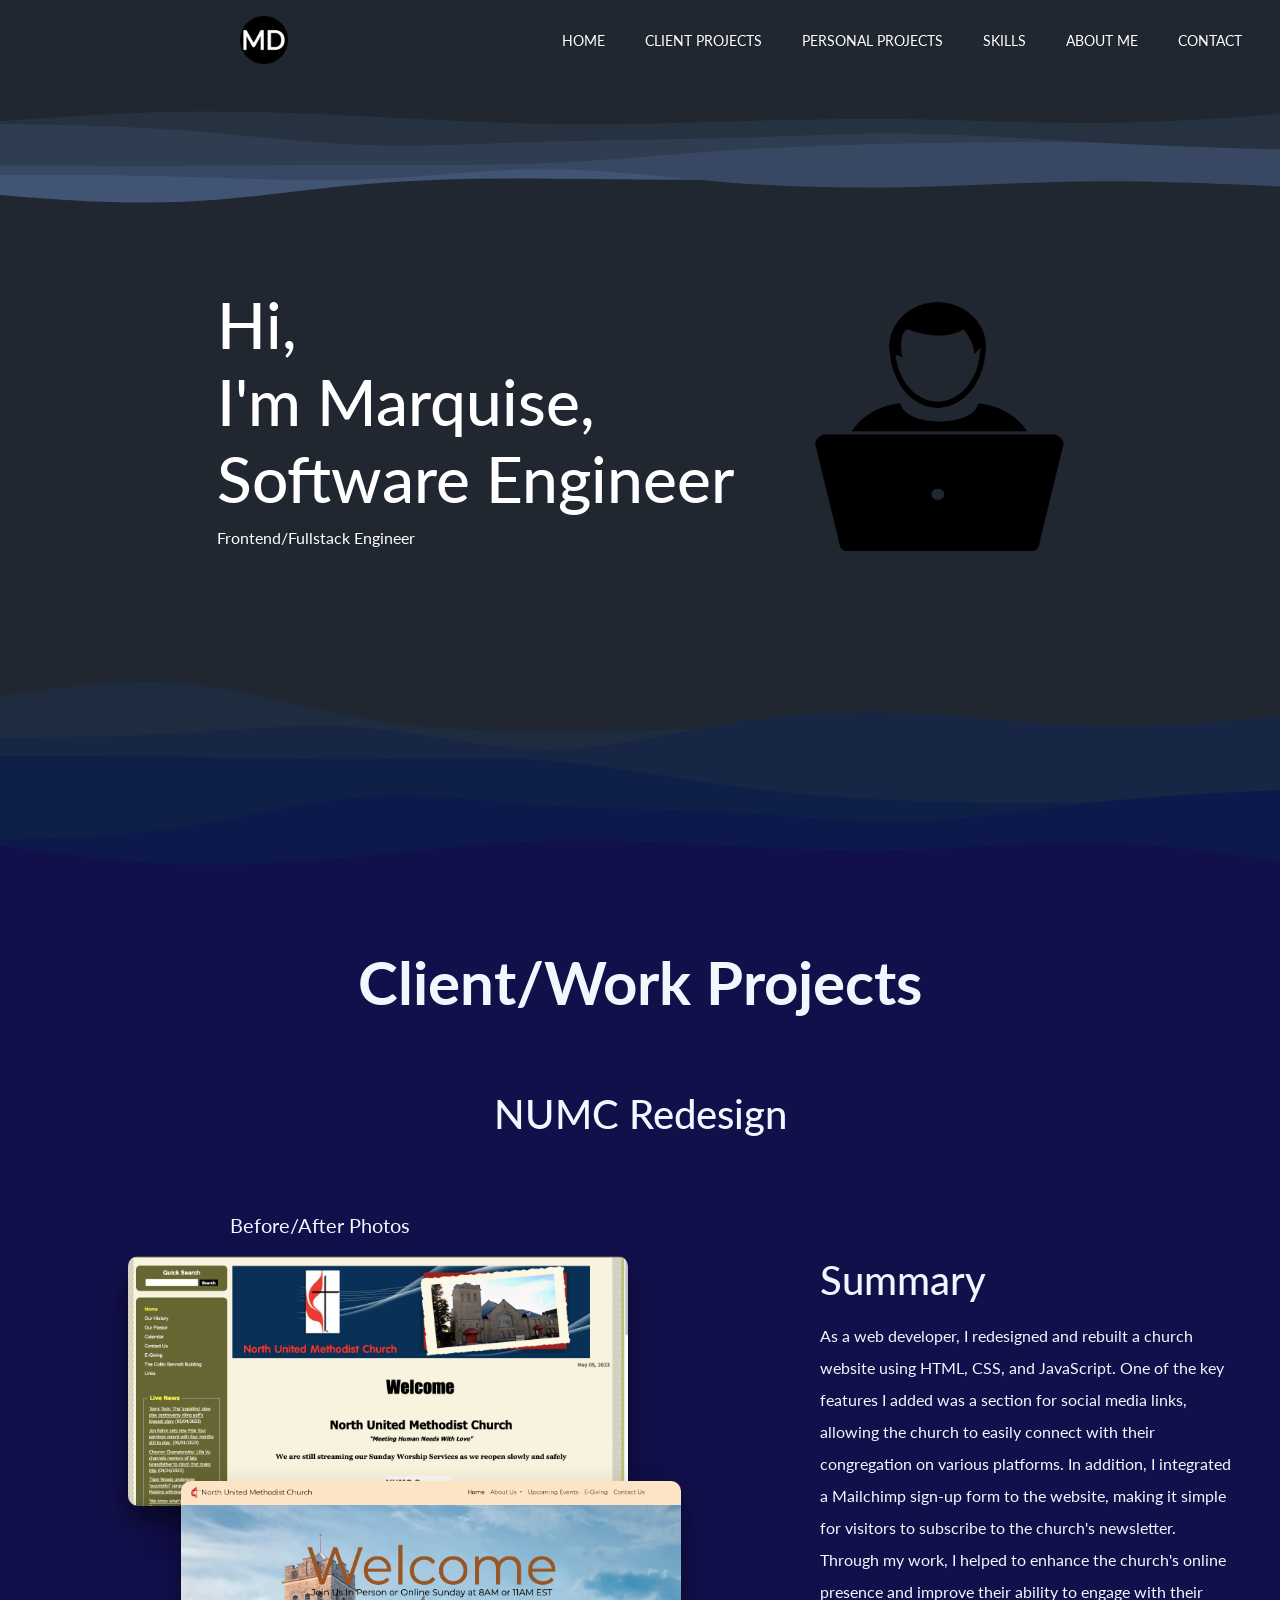
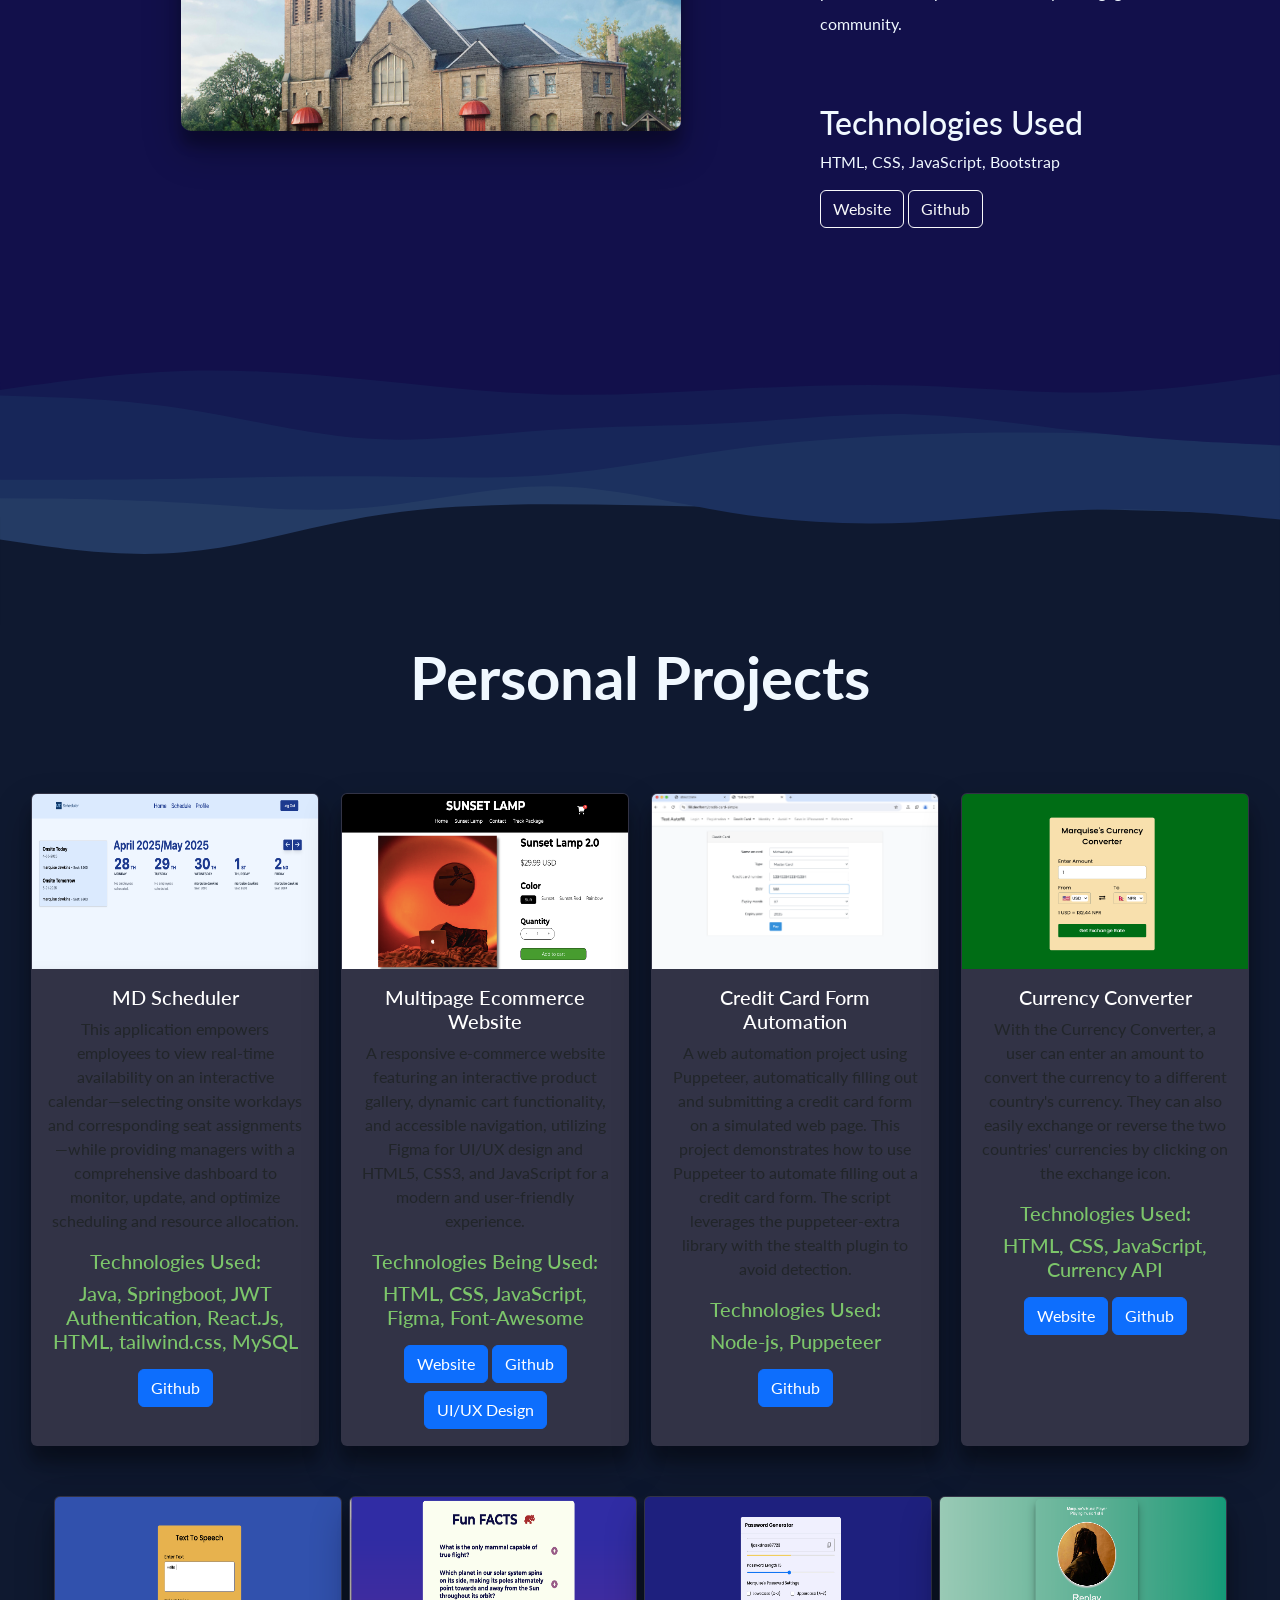
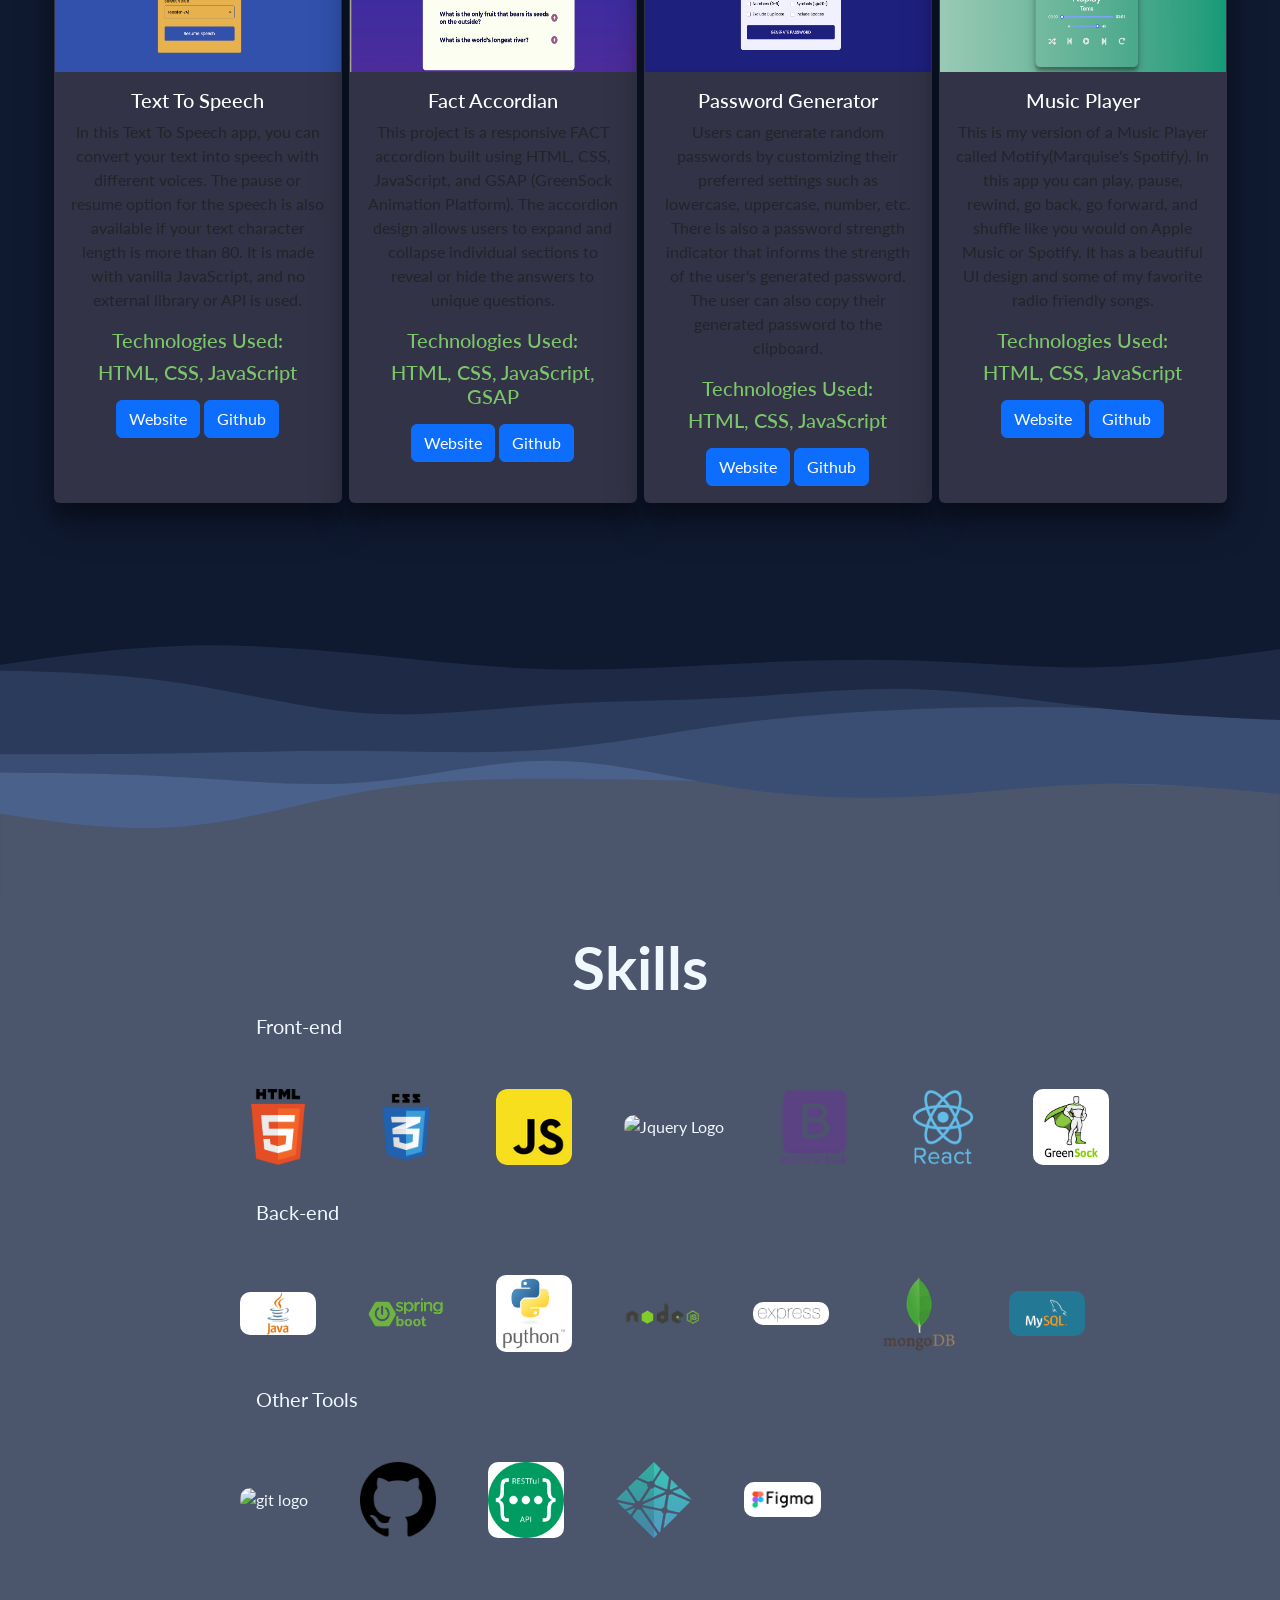
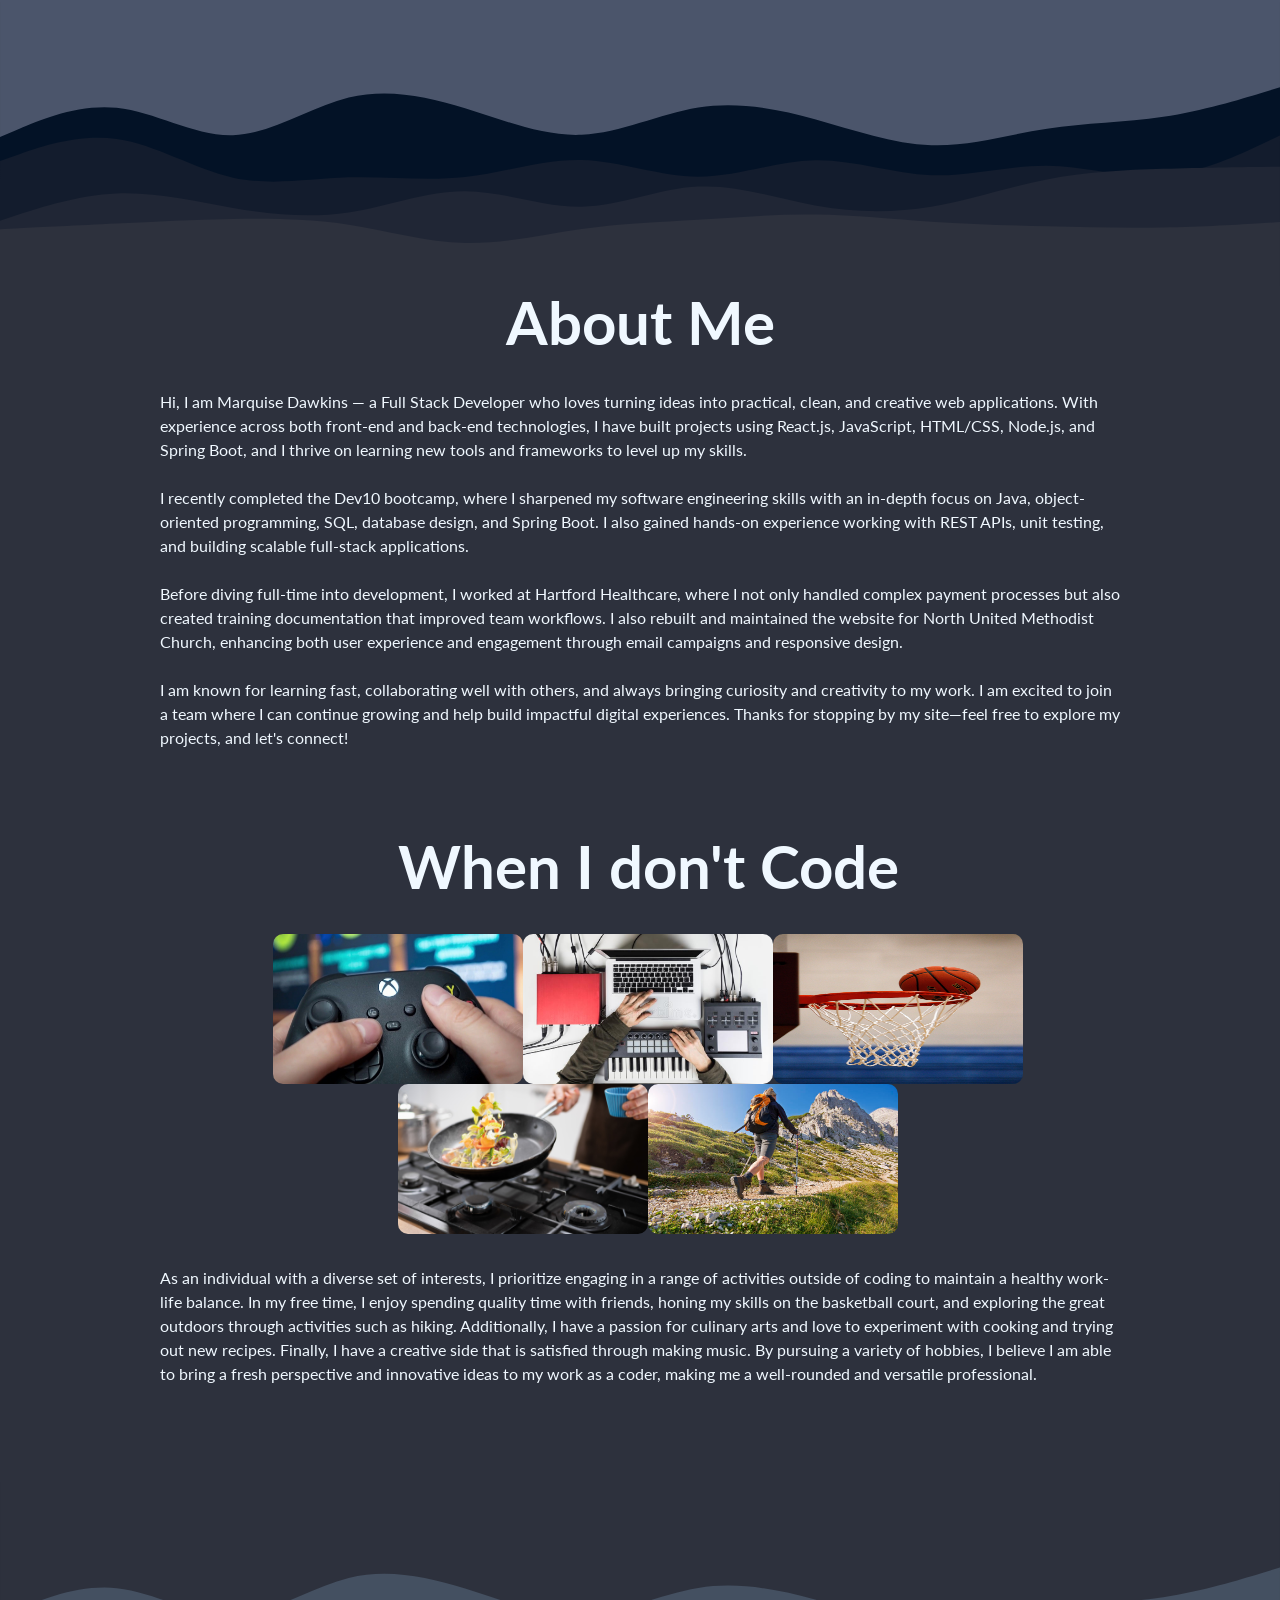
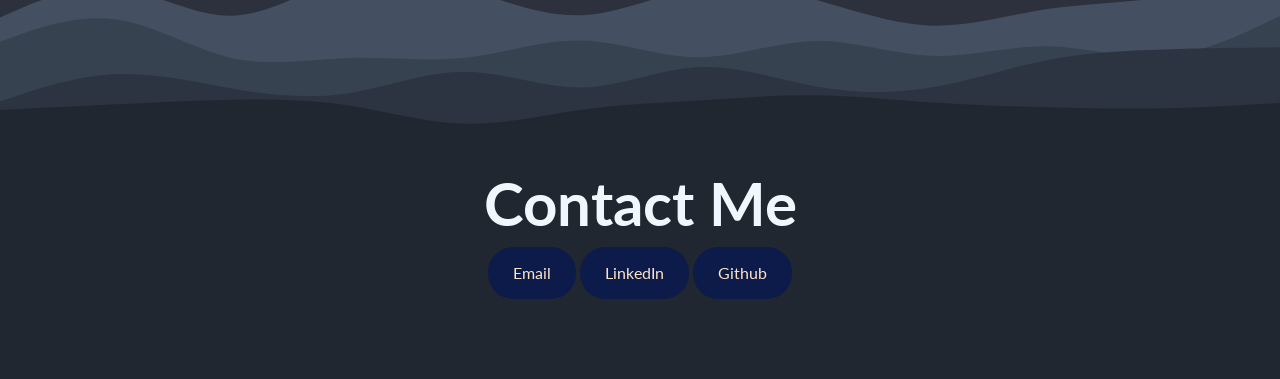
==== commit 3c9336be: "updates" ====
--- a/index.html
+++ b/index.html
@@ -103,6 +103,17 @@
 <section class="pps-container" id="pp">
     <h1 class="ps-header">Personal Projects</h1>
     <div class="card-styling-one">
+      <div class="card" style="width: 18rem;">
+        <img src="./images/schedulerscreenshot.png" class="card-img-top pj-pic" alt="md-scheduler">
+        <div class="card-body">
+          <h5 class="card-title">MD Scheduler</h5>
+          <p class="card-text">This application empowers employees to view real-time availability on an interactive calendar—selecting onsite workdays and corresponding seat assignments—while providing managers with a comprehensive dashboard to monitor, update, and optimize scheduling and resource allocation.</p>
+          <h4 class="lan-used">Technologies Used:</h4>
+          <h5 class="lan-used">Java, Springboot, JWT Authentication, React.Js, HTML, tailwind.css, MySQL</h5>
+          <!-- <a href="https://calculator-react-f9434.web.app/" class="btn btn-primary web-link">Website</a> -->
+          <a href="https://github.com/quisethecoder/capstone-md" class="btn btn-primary web-link">Github</a>
+        </div>
+      </div>
 
       <div class="card" style="width: 18rem;">
         <img src="./images/ssldemo.png" class="card-img-top pj-pic" alt="FaceGram">
@@ -141,18 +152,6 @@
       </div>
     </div>
   
-    <div class="card" style="width: 18rem;">
-      <img src="./images/react-calculator.png" class="card-img-top pj-pic" alt="calculator">
-      <div class="card-body">
-        <h5 class="card-title">Calculator</h5>
-        <p class="card-text">This is a React Calculator that handles input changes, user interactions, and complex calculations. React concepts I learned while building this app are re-renders, state management, and breaking down my code into components.</p>
-        <h4 class="lan-used">Technologies Used:</h4>
-        <h5 class="lan-used">React.Js, HTML, CSS</h5>
-        <a href="https://calculator-react-f9434.web.app/" class="btn btn-primary web-link">Website</a>
-        <a href="https://github.com/quisethecoder/calculator-react" class="btn btn-primary web-link">Github</a>
-      </div>
-    </div>
-  
   </div>
 
 
@@ -226,7 +225,7 @@
     <img class="front-end-logo"  src="./images/html.png" alt="HTML Logo">
     <img class="front-end-logo"  src="./images/css.png" alt="CSS Logo">
     <img class="front-end-logo"  src="./images/javascript.png" alt="JavaScript Logo">
-    <img class="front-end-logo"  src="./images/jquery.png" alt="Jquery Logo">
+    <img class="front-end-logo"  src="./images/tailwind-logo.png" alt="Jquery Logo">
     <img class="front-end-logo"  src="./images/bootstrap.png" alt="Boostrap Logo">
     <img class="front-end-logo"  src="./images/react.png" alt="React Logo">
     <img class="front-end-logo"  src="./images/greensock.png" alt="GSAP Logo">
@@ -234,21 +233,22 @@
 
     <p class="logo-description" >Back-end</p>
     <div class="skills-logo">
+    <img class="back-end-logo" src="./images/java.webp" alt="Java">
+    <img class="back-end-logo" src="./images/spring-boot-logo.png" alt="Springboot">
+    <img class="back-end-logo" src="./images/python-logo.jpeg" alt="Python">
     <img class="back-end-logo" src="./images/node-js.png" alt="node-js logo">
     <img class="back-end-logo" src="./images/Express.png" alt="express js logo">
     <img class="back-end-logo" src="./images/mongodb.png" alt="mongodb logo">
-    <img class="back-end-logo" src="./images/Mongoose.jpeg" alt="mongoose logo">
-    <img class="back-end-logo" src="./images/SQL.png" alt="sql lgo">
-    <img class="back-end-logo" src="./images/Restful.png" alt="RESTful API">
+    <img class="back-end-logo" src="./images/mysql-logo.jpg" alt="MySql">
   </div>
 
     <p class="logo-description">Other Tools</p>
     <div class="skills-logo">
     <img class="other-tools-logo" src="./images/Git-Icon.png" alt="git logo">
     <img class="other-tools-logo" src="./images/github.png" alt="github logo">
-    <img class="other-tools-logo" src="./images/npm.png" alt="npm">
-    <img class="other-tools-logo" src="./images/json.jpg" alt="json">
+    <img class="other-tools-logo" src="./images/Restful.png" alt="npm">
     <img class="other-tools-logo" src="./images/netlify.png" alt="netlify logo"> 
+    <img class="other-tools-logo" src="./images/figma-logo.png" alt="figma"> 
   </div>   
 </section>
 
@@ -257,19 +257,21 @@
 <section class="about-me-container" id="about">
   <div class="about-me">
     <h1 class="about-me-header">About Me</h1>
-    <p class="about-me-paragraph">I possess proficiency in a wide range of technologies, including HTML, CSS, React.JS, 
-      JavaScript Bootstrap, jQuery, Node.js, and several other frameworks and libraries. Additionally, I am highly proficient
-      in Linux  command line usage, Git version control, and website content management. My expertise also encompasses
-       mobile-first design concepts and working with APIs. <br><br>
-
-      I am eager to make a significant contribution to the industry by bringing my creative development skills to the table. 
-      Throughout my career, I have developed a reputation for delivering projects quickly and accurately, performing under 
-      pressure, collaborating with diverse individuals, and taking the initiative to shoulder additional responsibilities.
-       My ability to learn swiftly has enabled me to become an innovative yet practical developer. <br><br>
-      
-      I am enthusiastic about joining a team that is passionate about their work and dedicated to pushing the boundaries of
-       what is possible. Thank you for considering my portfolio, and I look forward to the possibility of collaborating with
-        you. <br><br> </p>
+    <p class="about-me-paragraph">
+      Hi, I am Marquise Dawkins — a Full Stack Developer who loves turning ideas into practical, clean, 
+      and creative web applications. With experience across both front-end and back-end technologies, I have built
+       projects using React.js, JavaScript, HTML/CSS, Node.js, and Spring Boot, and I thrive on learning new tools 
+       and frameworks to level up my skills. <br><br>
+I recently completed the Dev10 bootcamp, where I sharpened my software engineering skills with an in-depth focus on
+ Java, object-oriented programming, SQL, database design, and Spring Boot. I also gained hands-on experience working
+  with REST APIs, unit testing, and building scalable full-stack applications. <br><br>
+Before diving full-time into development, I worked at Hartford Healthcare, where I not only handled complex payment
+ processes but also created training documentation that improved team workflows. I also rebuilt and maintained the
+  website for North United Methodist Church, enhancing both user experience and engagement through email campaigns 
+  and responsive design. <br><br>
+I am known for learning fast, collaborating well with others, and always bringing curiosity and creativity to my work. I am excited to join a team where I can continue growing and help build impactful digital experiences.
+Thanks for stopping by my site—feel free to explore my projects, and let's connect!
+    </p>
   </div>
 
   <div class="center-wdic">
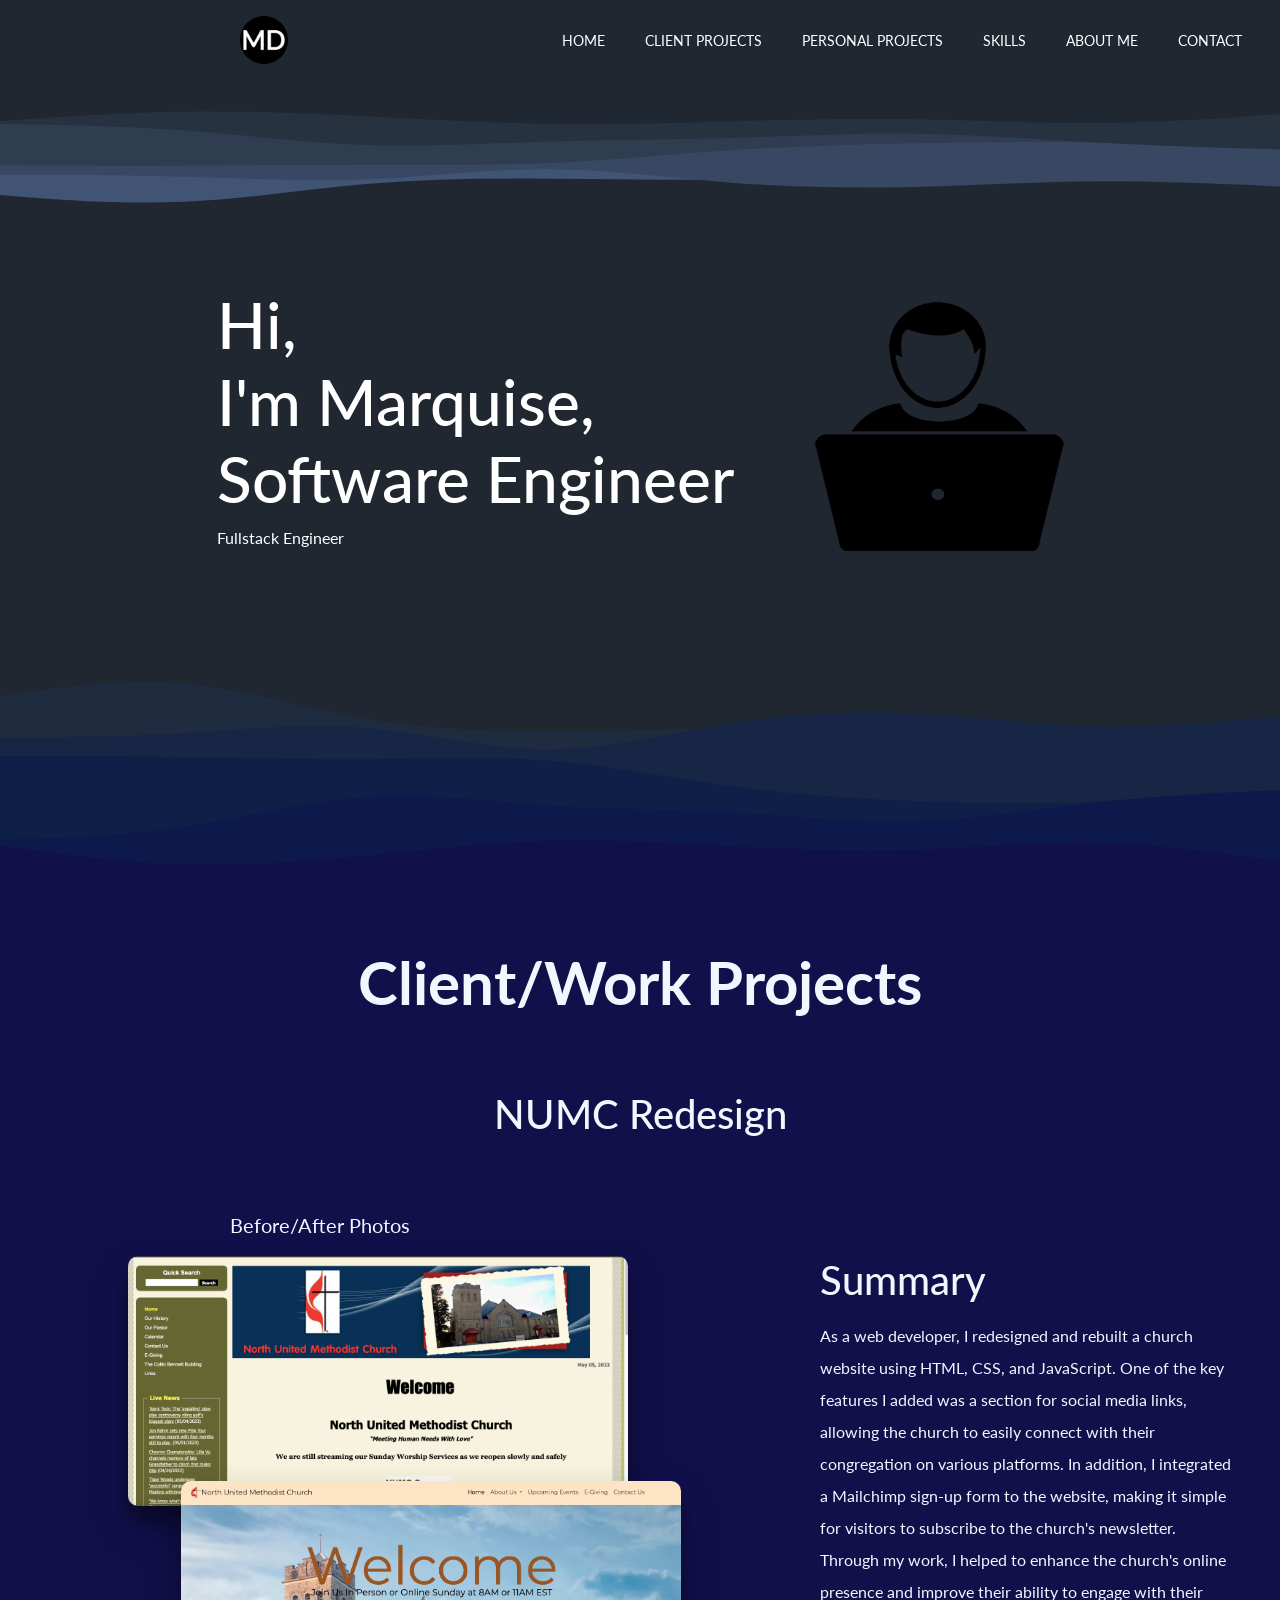
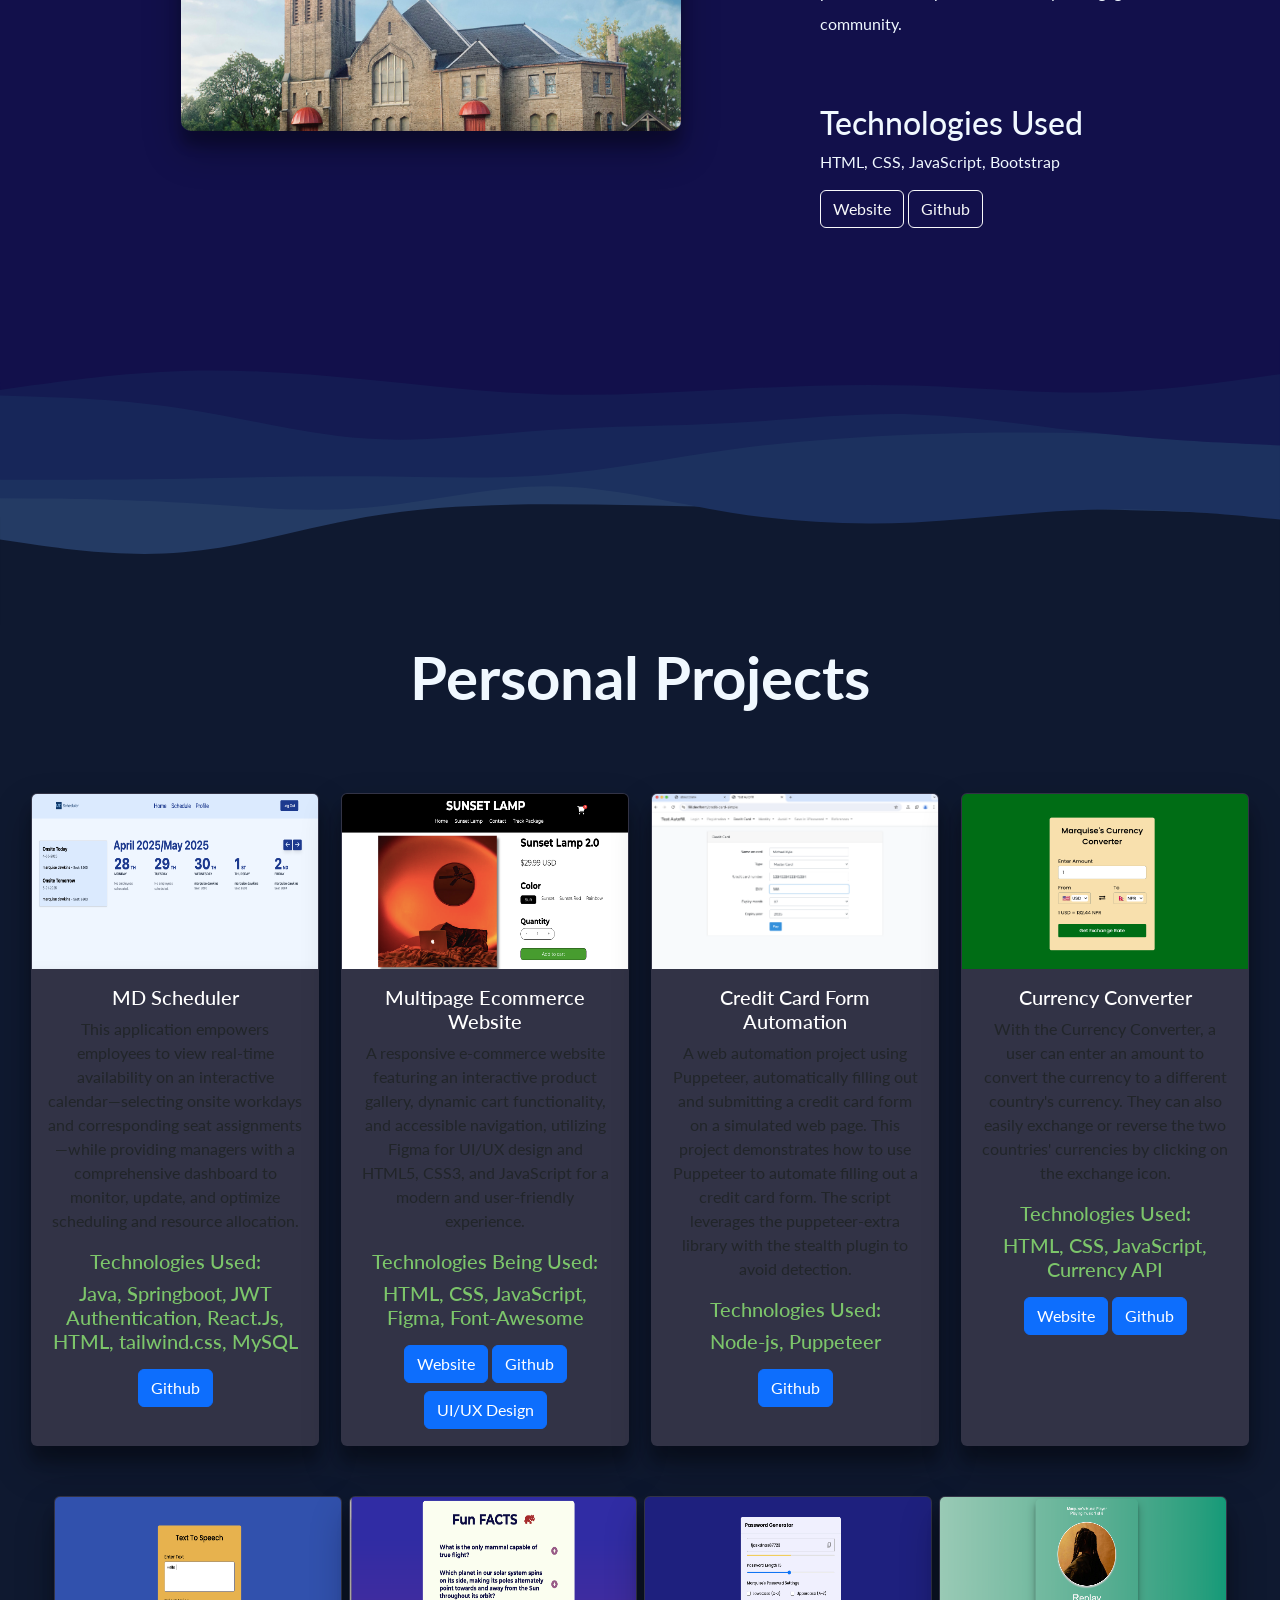
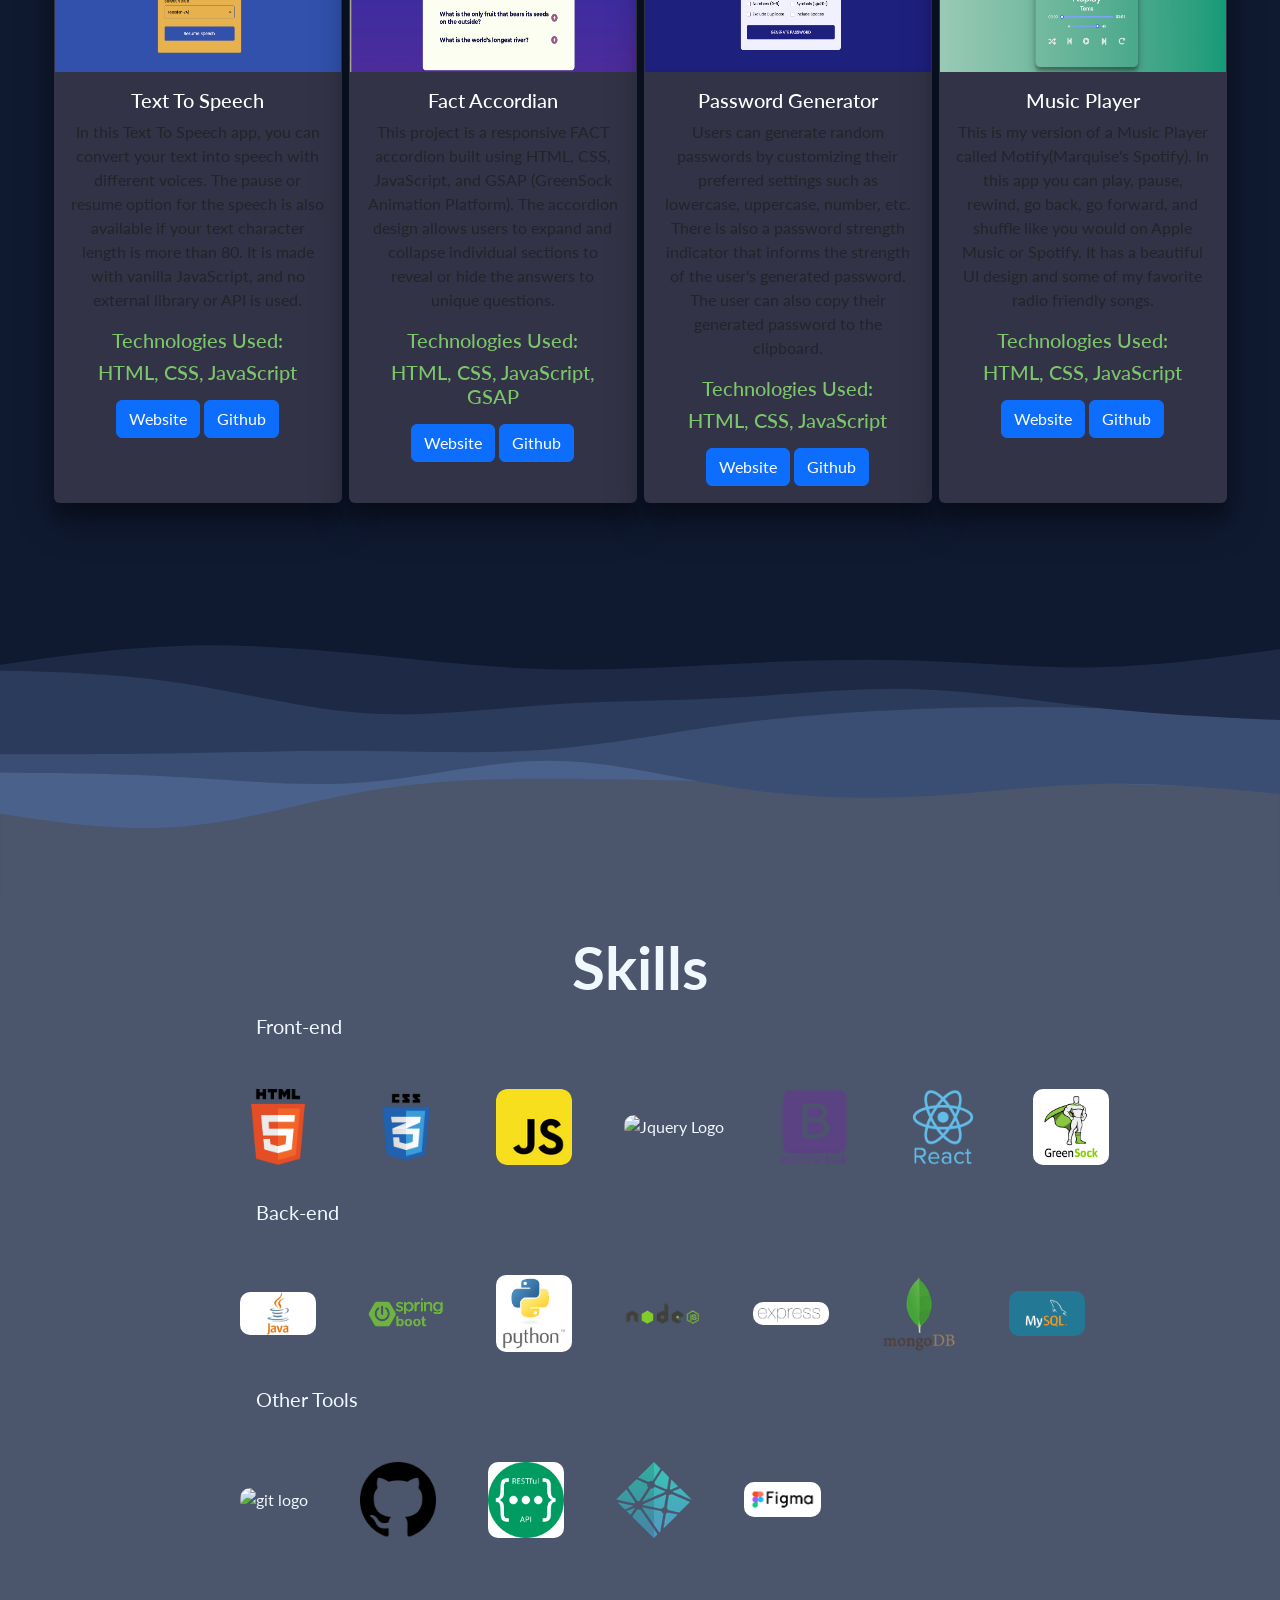
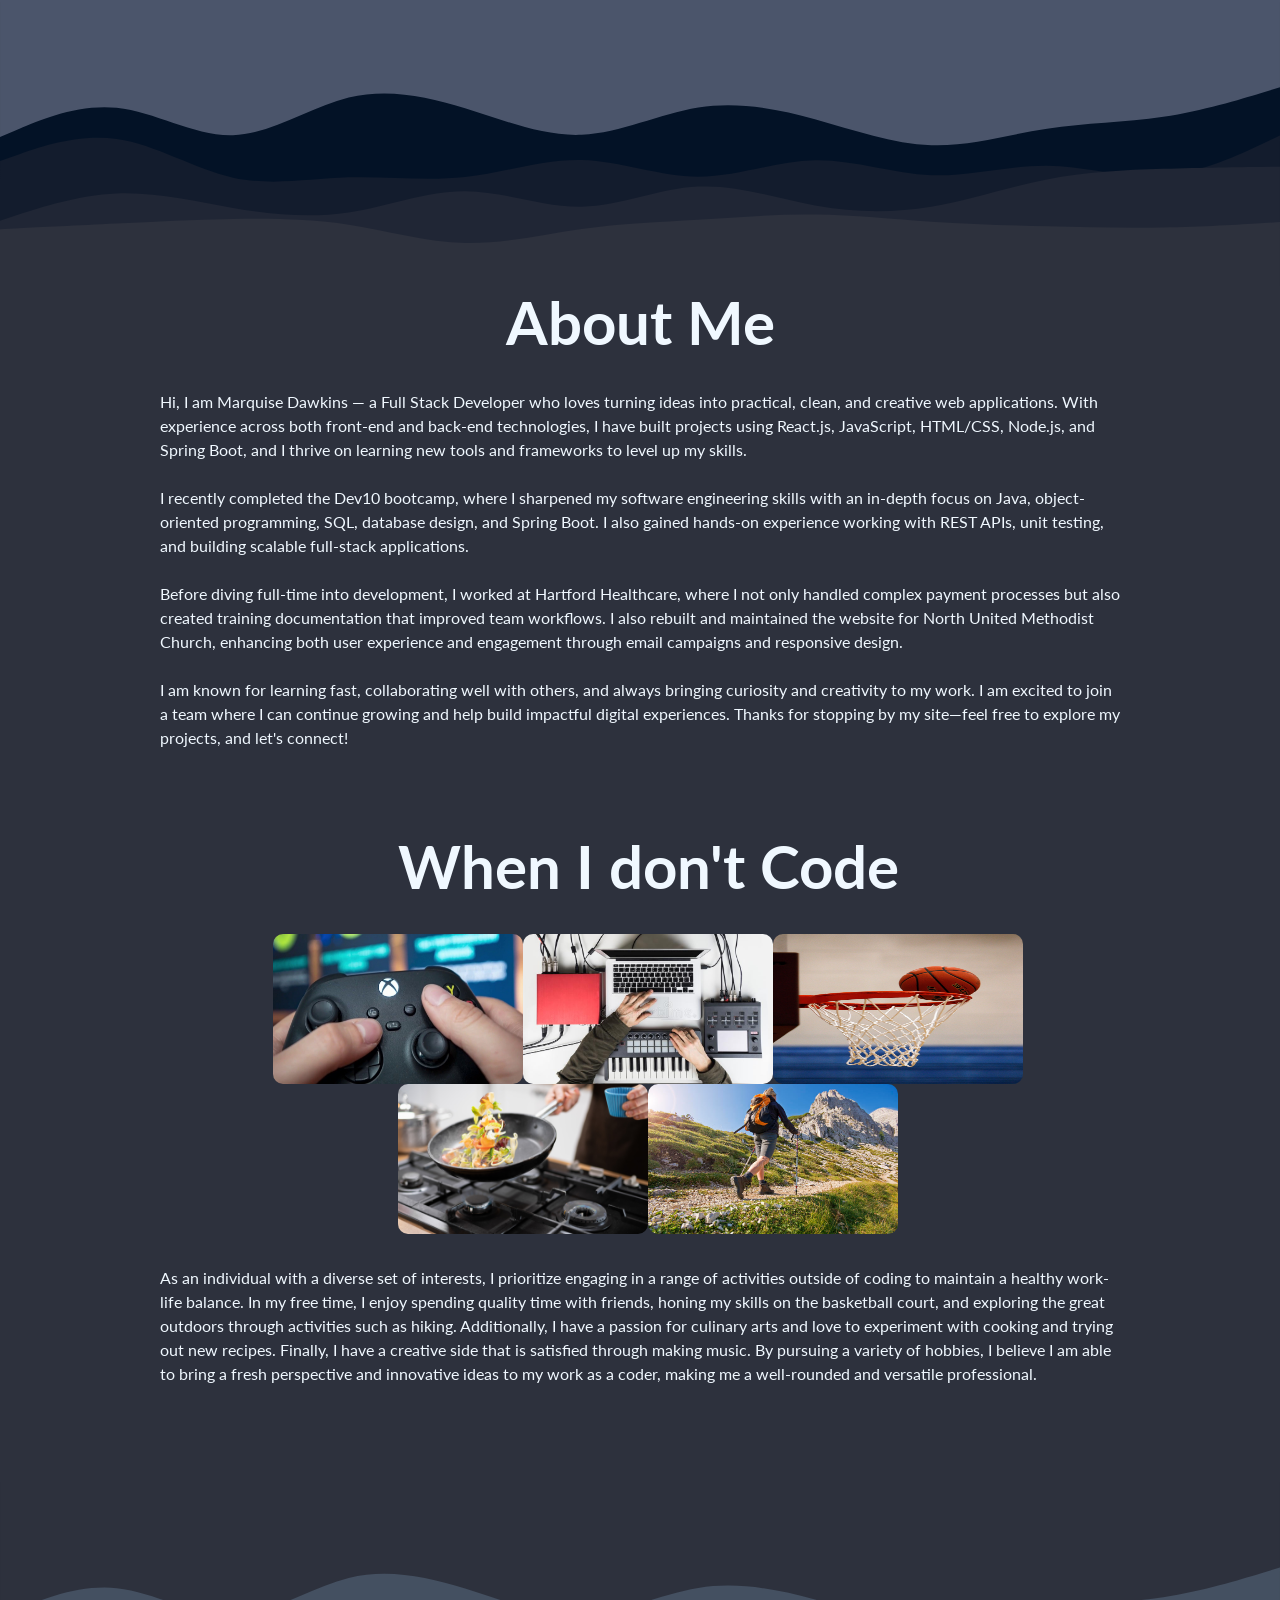
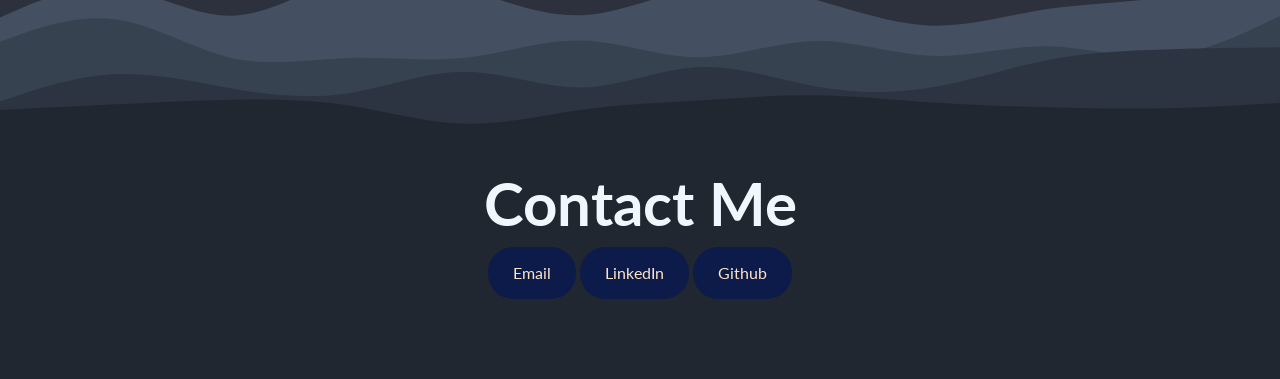
==== commit 939254b7: "update" ====
--- a/index.html
+++ b/index.html
@@ -53,7 +53,7 @@
 <section class="home-container" id="home">
   <div class="header" >
     <h1 class="heading-h1">Hi, <br> I'm Marquise, <br> Software Engineer</h1>
-    <p class="heading-p">Frontend/Fullstack Engineer</p>
+    <p class="heading-p">Fullstack Engineer</p>
   </div>
     <img class="marquise-pic"  src="./images/animation.png" alt="computer engineer">
   
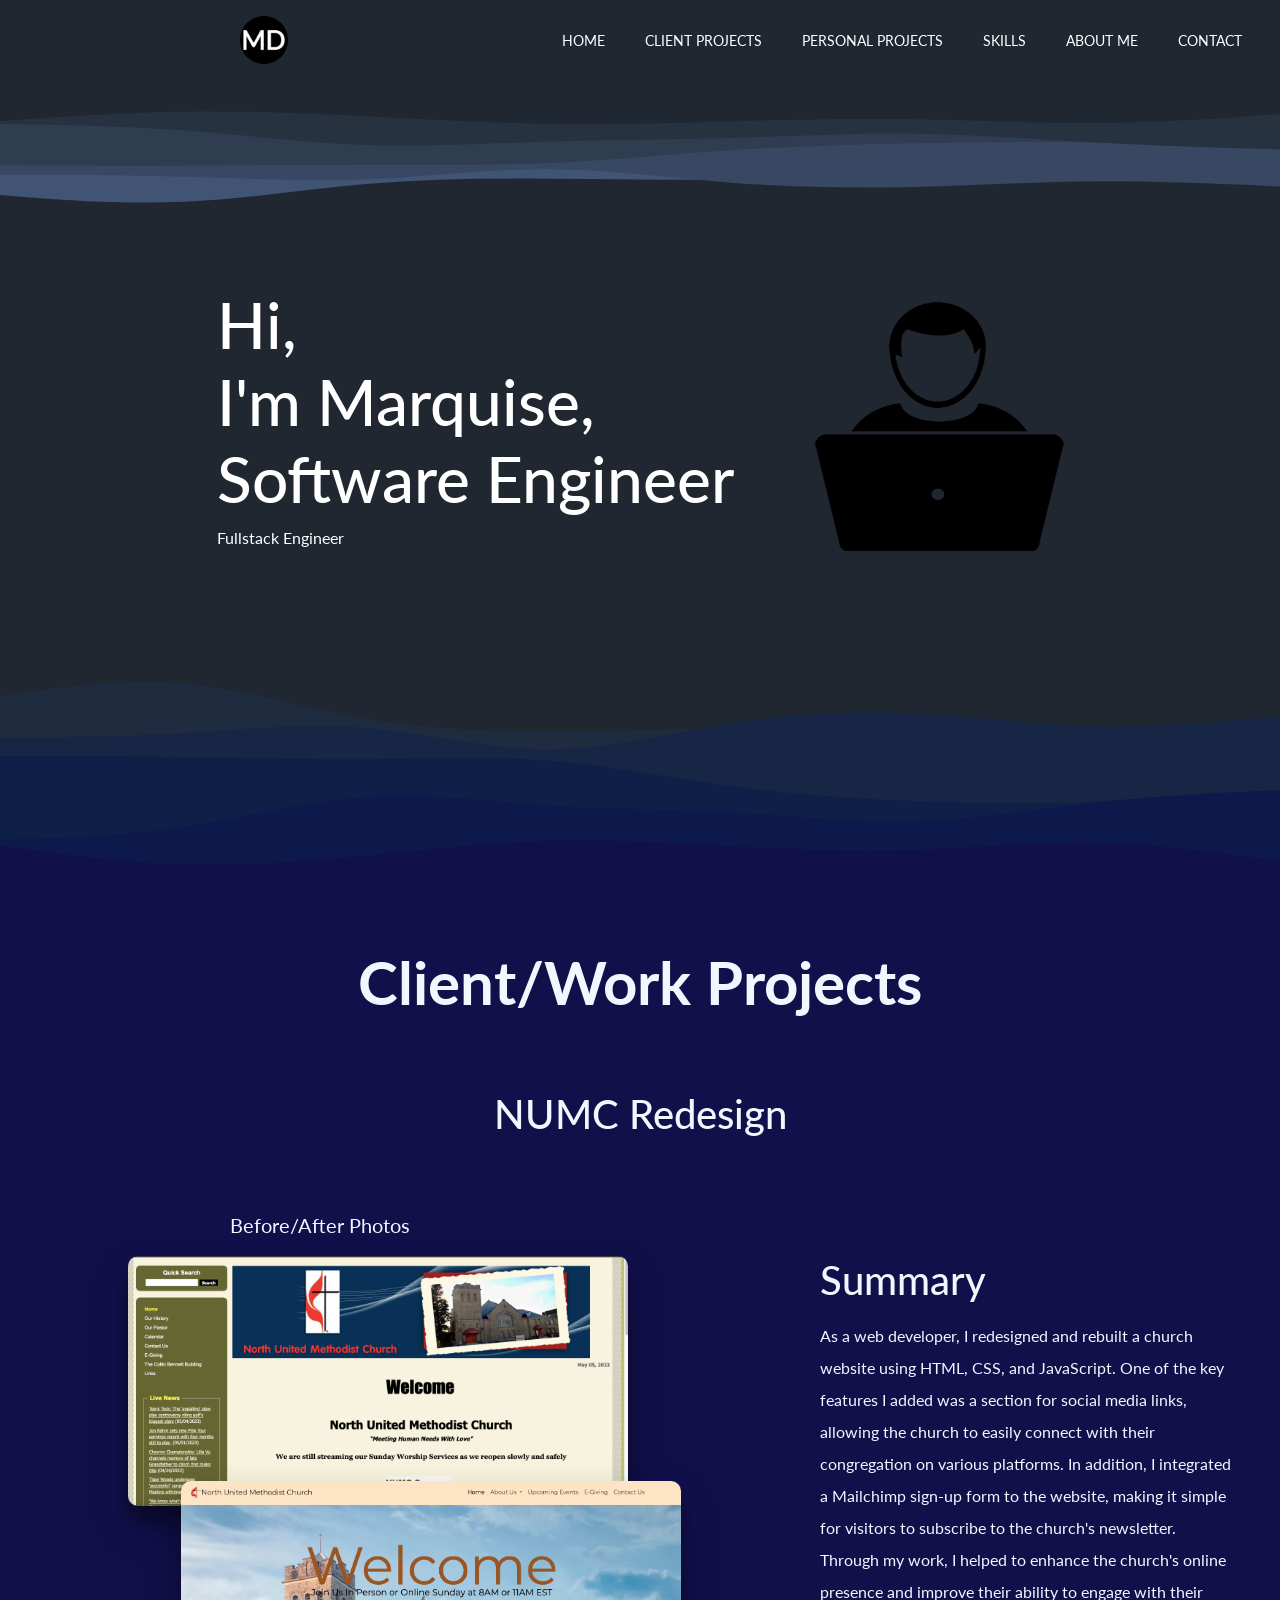
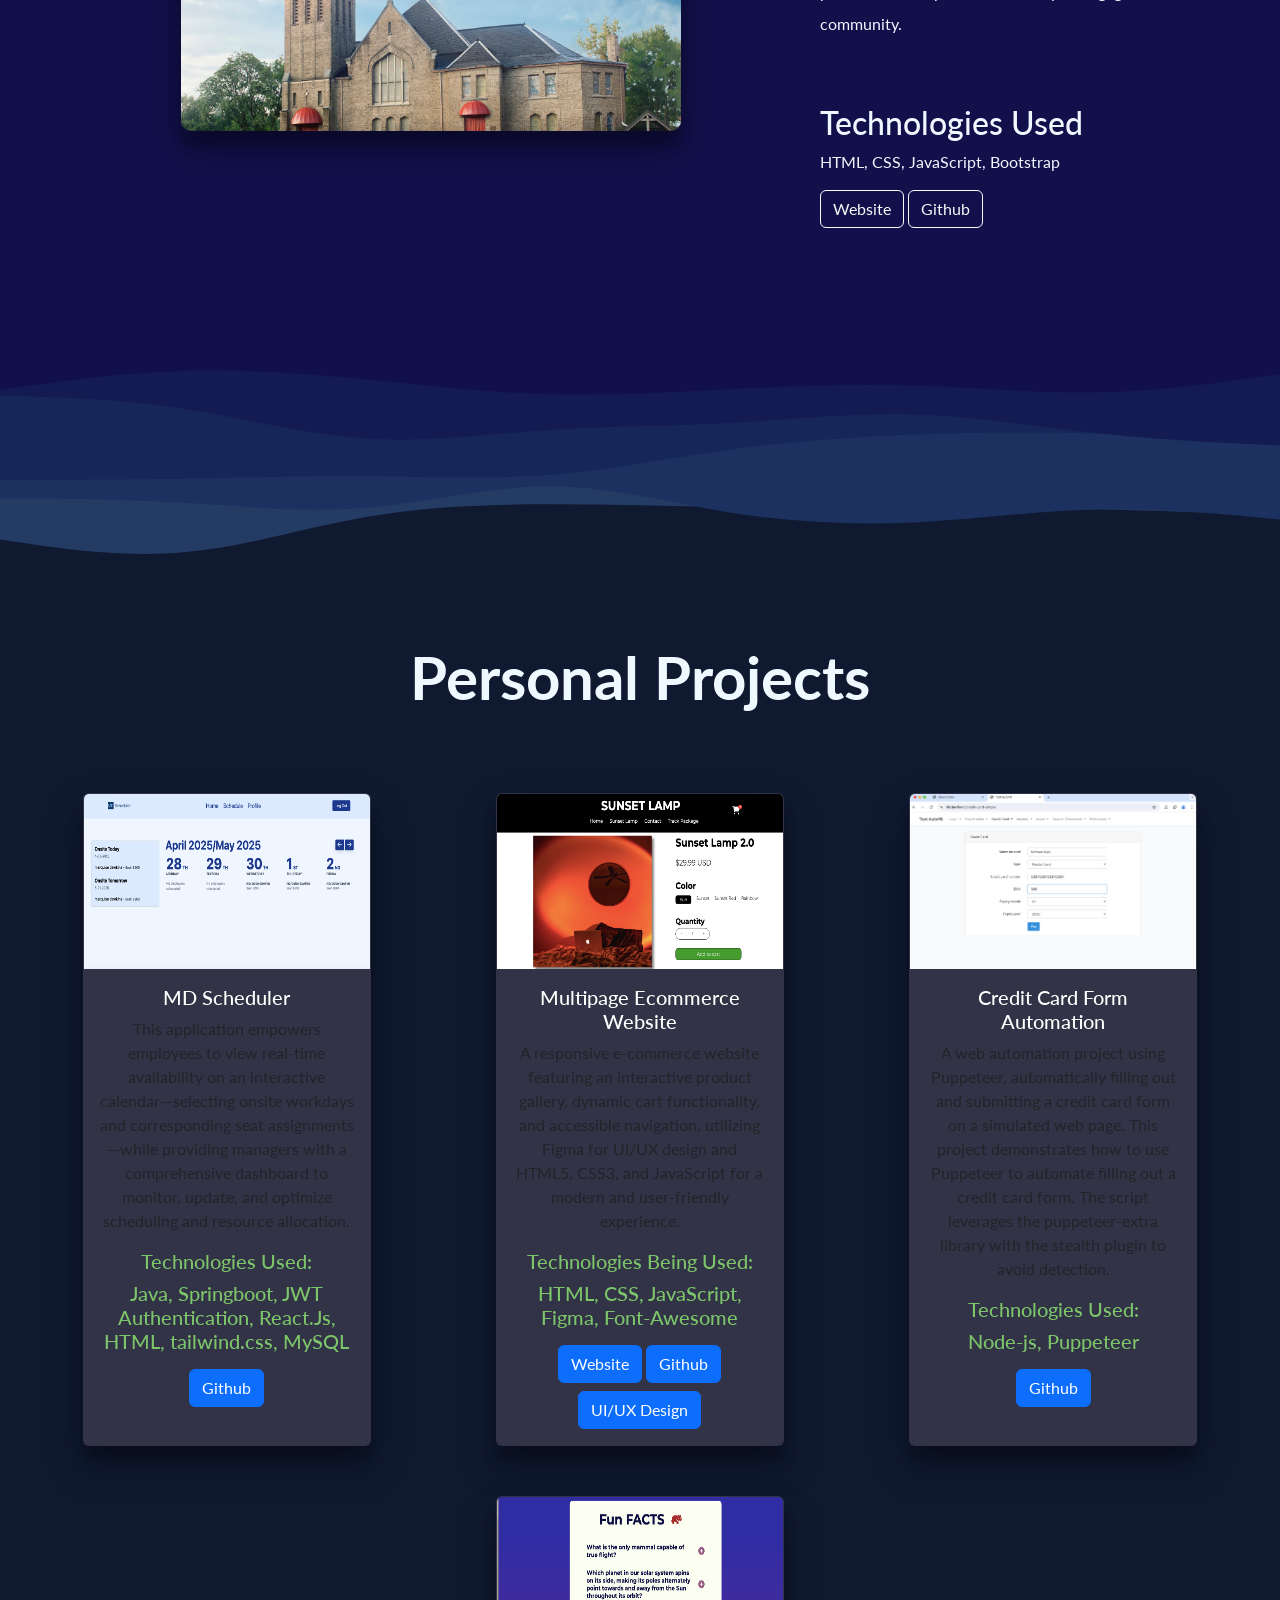
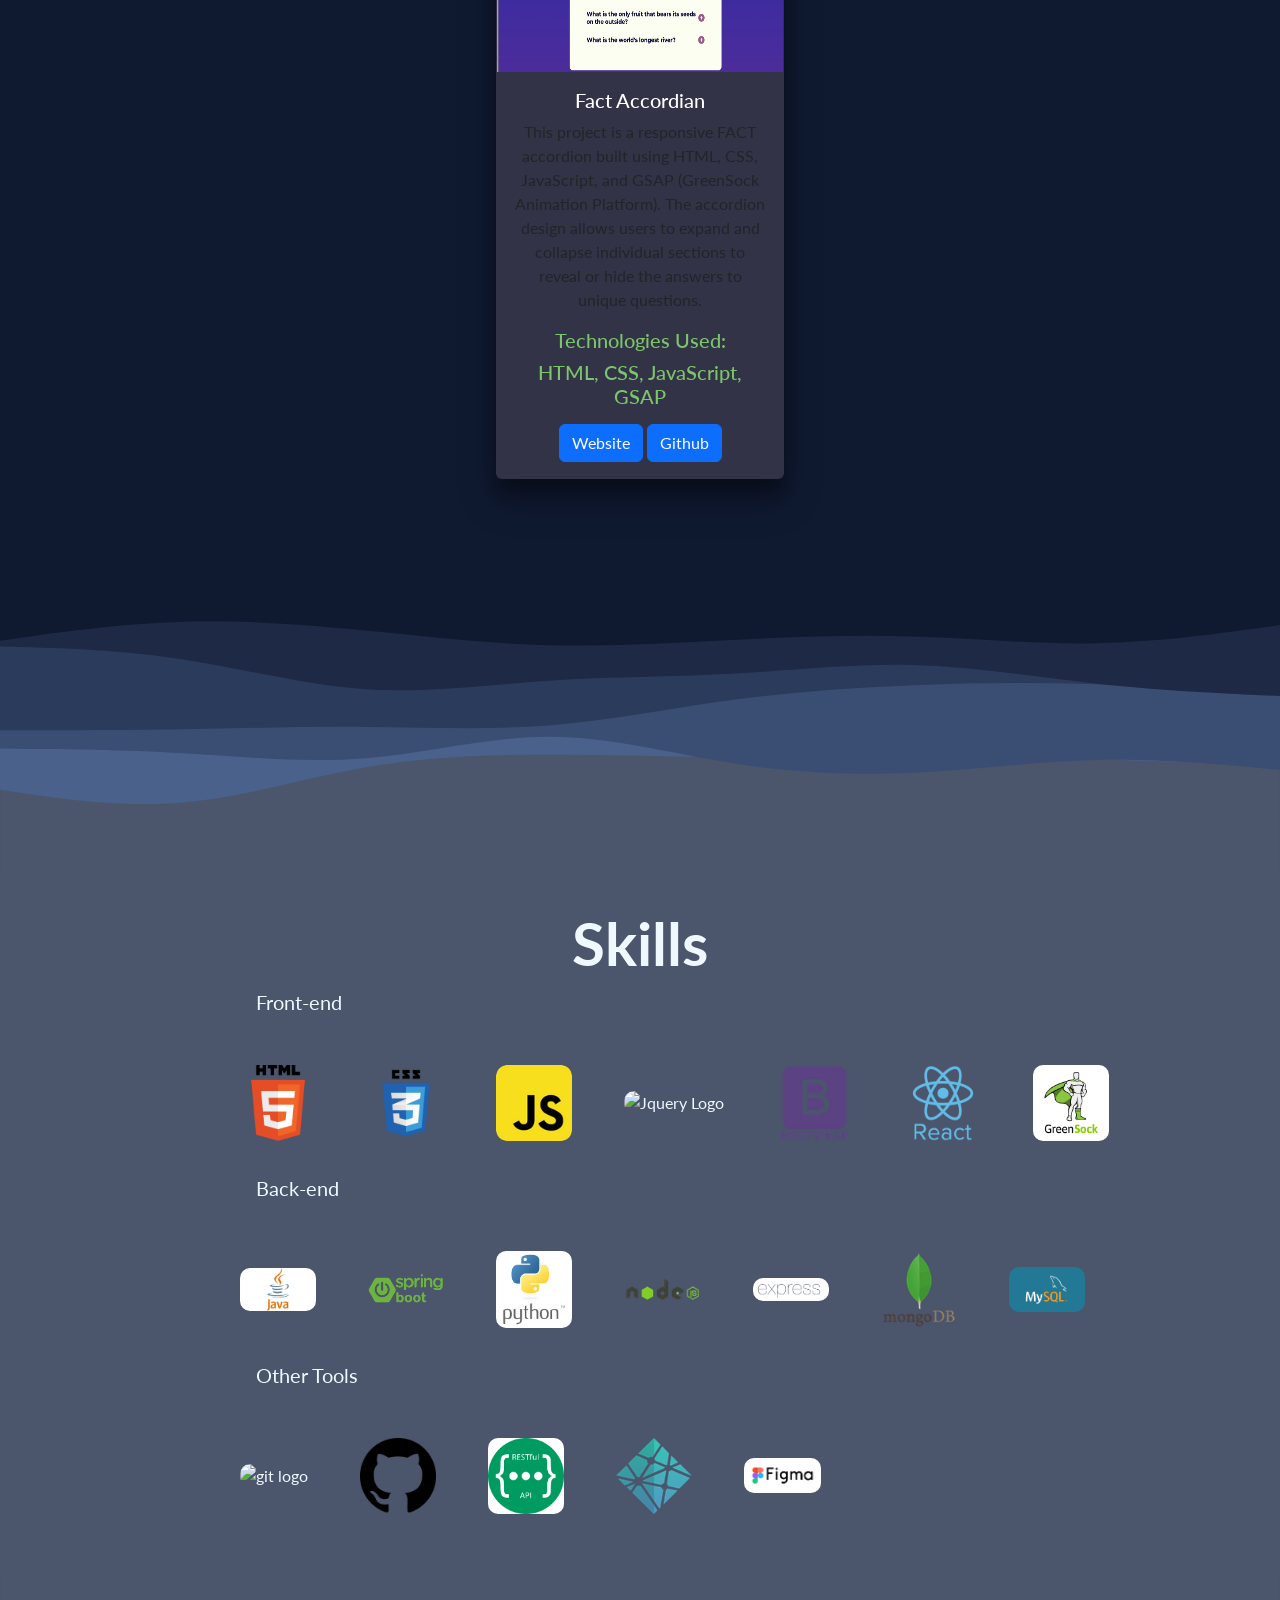
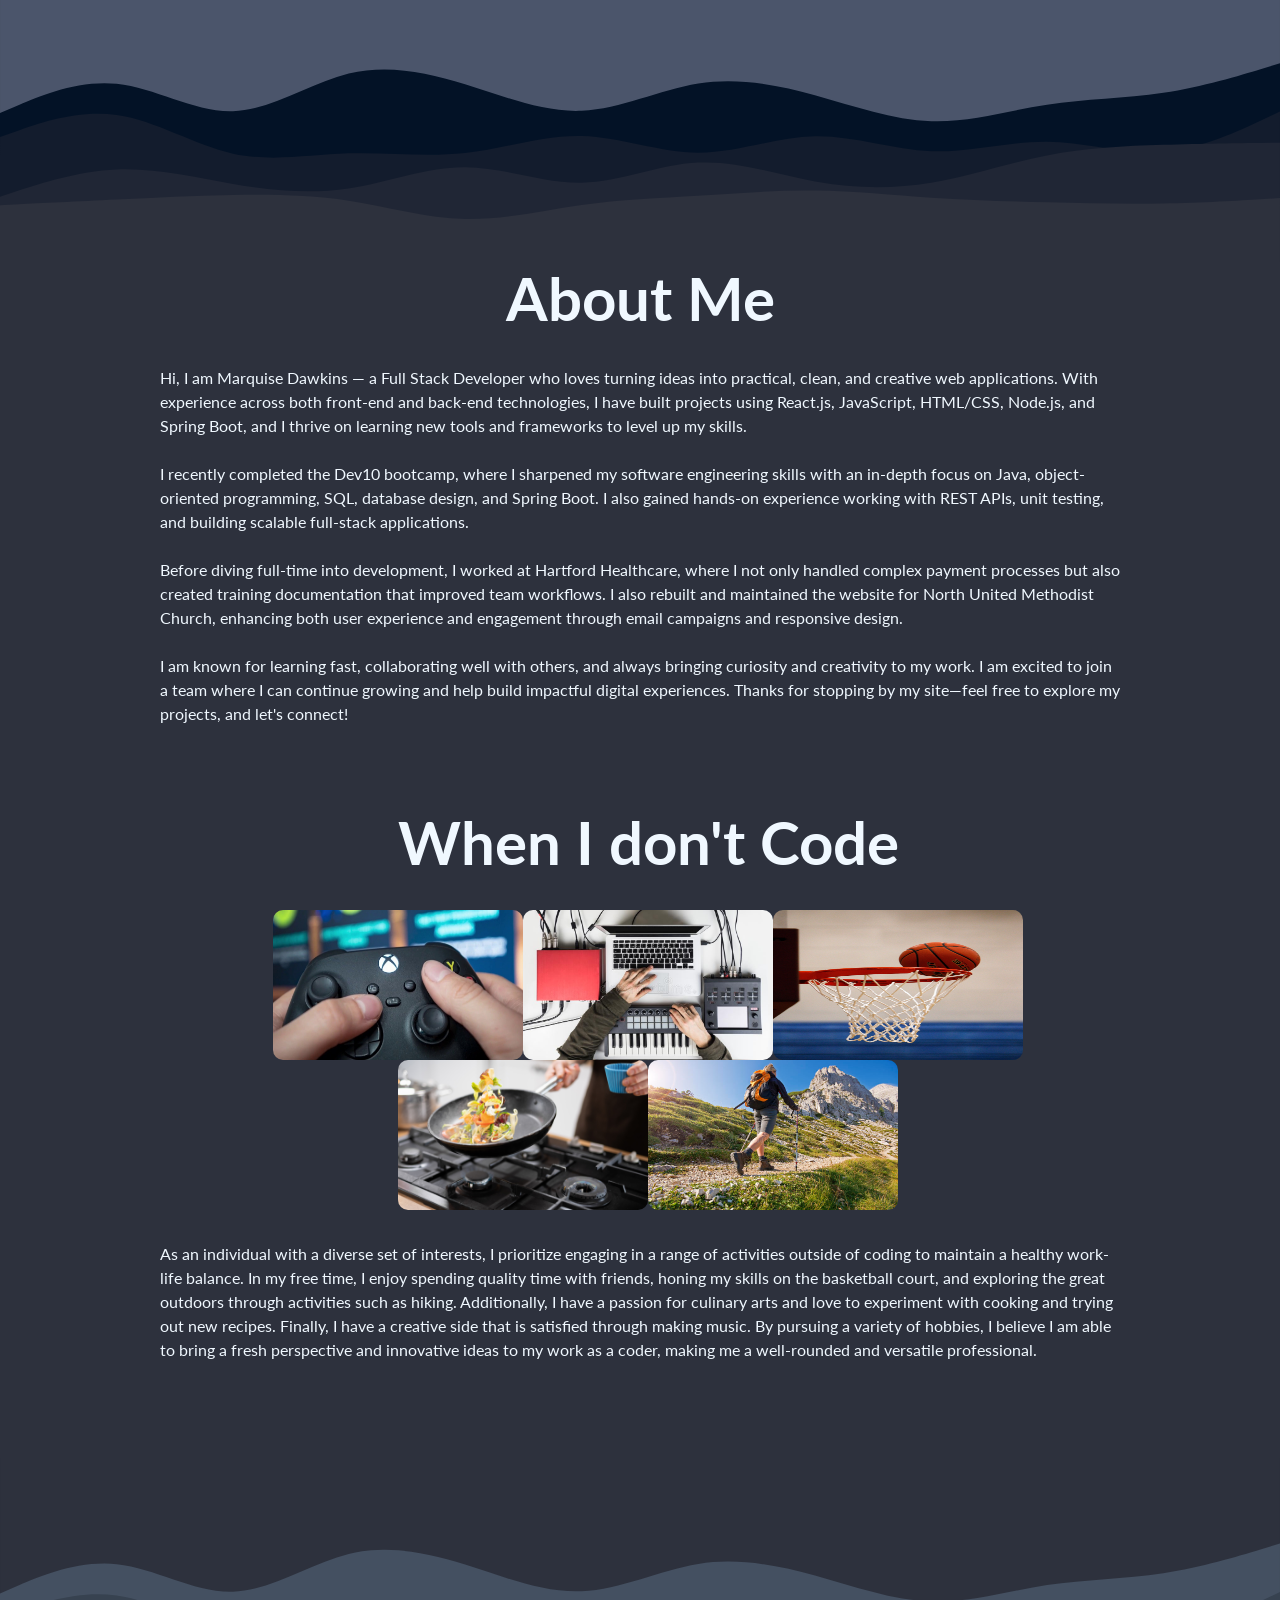
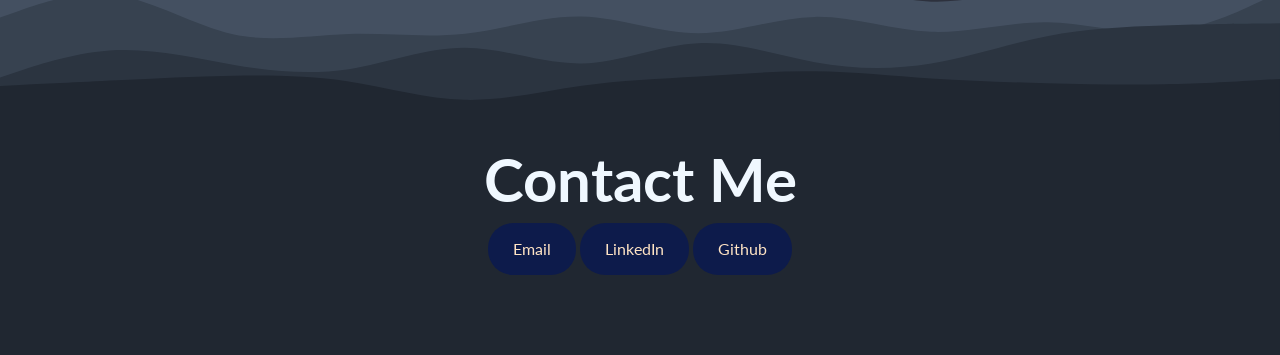
==== commit 416dc27e: "update cards" ====
--- a/index.html
+++ b/index.html
@@ -140,7 +140,7 @@
       </div>
     </div>
   
-    <div class="card" style="width: 18rem;">
+    <!-- <div class="card" style="width: 18rem;">
       <img src="./images/currency-convertor.png" class="card-img-top pj-pic" alt="currency-convertor">
       <div class="card-body">
         <h5 class="card-title">Currency Converter</h5>
@@ -150,14 +150,14 @@
         <a href="https://calm-faloodeh-8866ae.netlify.app/" class="btn btn-primary web-link">Website</a>
         <a href="https://github.com/quisethecoder/currency-converter" class="btn btn-primary web-link">Github</a>
       </div>
-    </div>
+    </div> -->
   
   </div>
 
 
   <div class="card-styling-two">
 
-    <div class="card" style="width: 18rem;">
+    <!-- <div class="card" style="width: 18rem;">
       <img src="./images/text-to-speech.png" class="card-img-top pj-pic" alt="DogMatch-Website">
       <div class="card-body">
         <h5 class="card-title">Text To Speech</h5>
@@ -167,7 +167,7 @@
         <a href="https://quisethecoder.github.io/text-to-speech/" class="btn btn-primary web-link">Website</a>
         <a href="https://github.com/quisethecoder/text-to-speech" class="btn btn-primary web-link">Github</a>
       </div>
-    </div>
+    </div> -->
   
     <div class="card" style="width: 18rem;">
       <img src="./images/fact-accordian.png" class="card-img-top pj-pic" alt="Fact-Accordian">
@@ -181,7 +181,7 @@
       </div>
     </div>
   
-    <div class="card" style="width: 18rem;">
+    <!-- <div class="card" style="width: 18rem;">
       <img src="./images/./passwordgenerator.png" class="card-img-top pj-pic" alt="Dice Game">
       <div class="card-body">
         <h5 class="card-title">Password Generator</h5>
@@ -191,11 +191,11 @@
         <a href="https://quisethecoder.github.io/password-generator/" class="btn btn-primary web-link">Website</a>
         <a href="https://github.com/quisethecoder/password-generator" class="btn btn-primary web-link">Github</a>
       </div>
-    </div>
+    </div> -->
   
   
    
-    <div class="card" style="width: 18rem;">
+    <!-- <div class="card" style="width: 18rem;">
       <img src="./images/music-player.png" class="card-img-top pj-pic" alt="Mp3 Player">
       <div class="card-body">
         <h5 class="card-title">Music Player</h5>
@@ -206,7 +206,7 @@
         <a href="https://github.com/quisethecoder/music-player" class="btn btn-primary web-link">Github</a>
       </div>
     </div>
-   
+    -->
   
   </div>
     
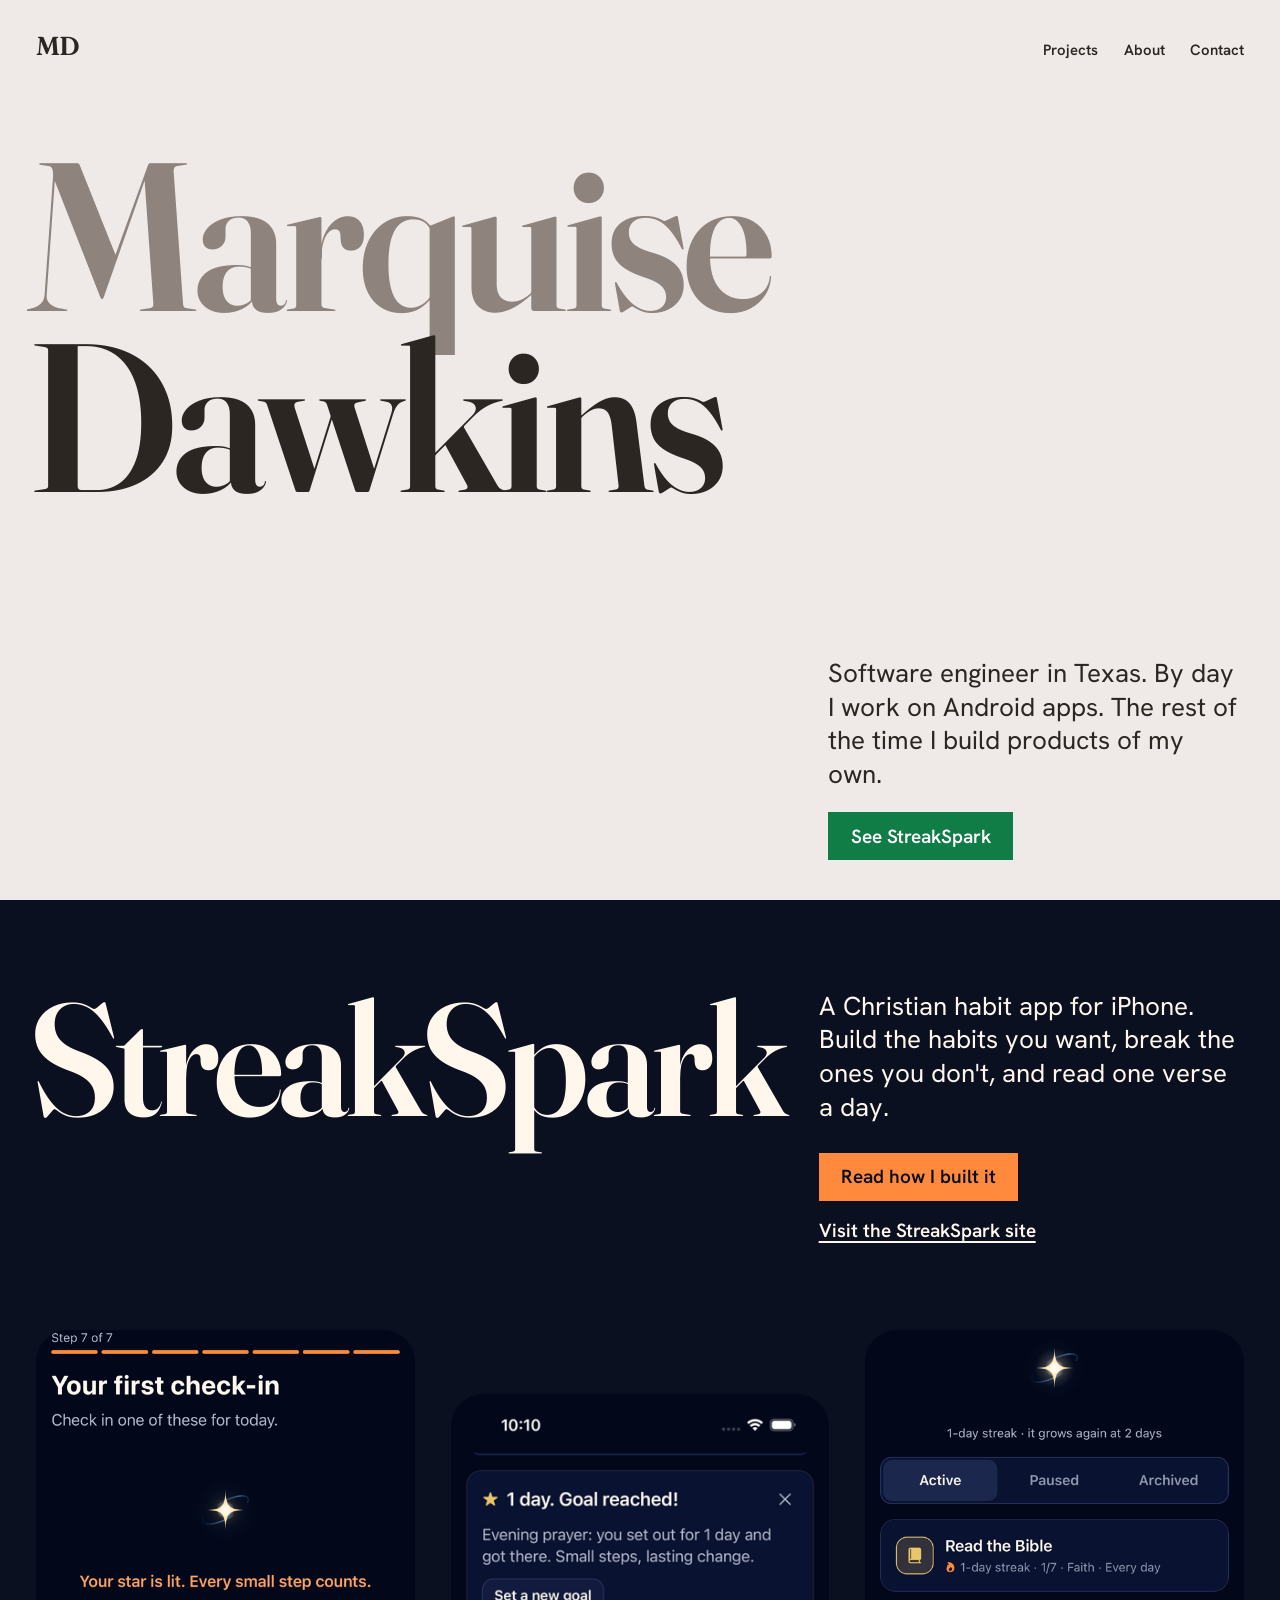
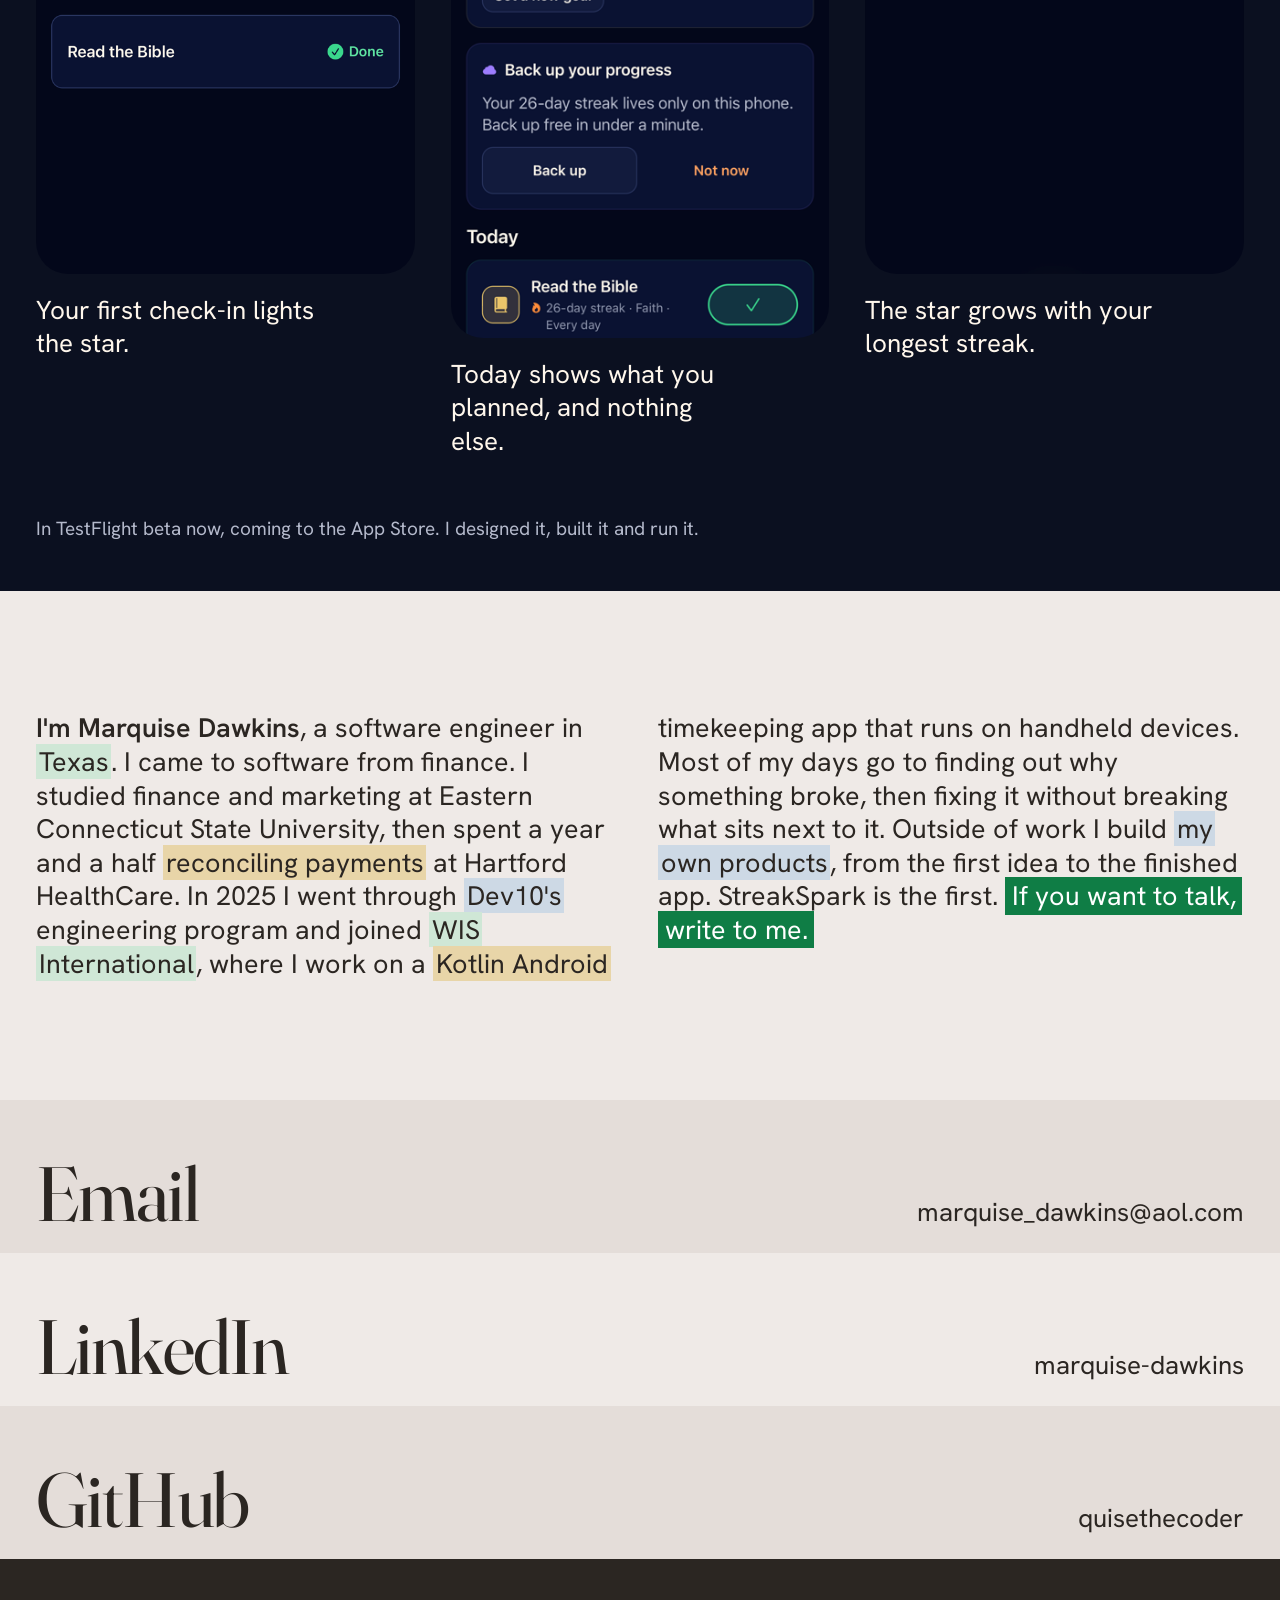
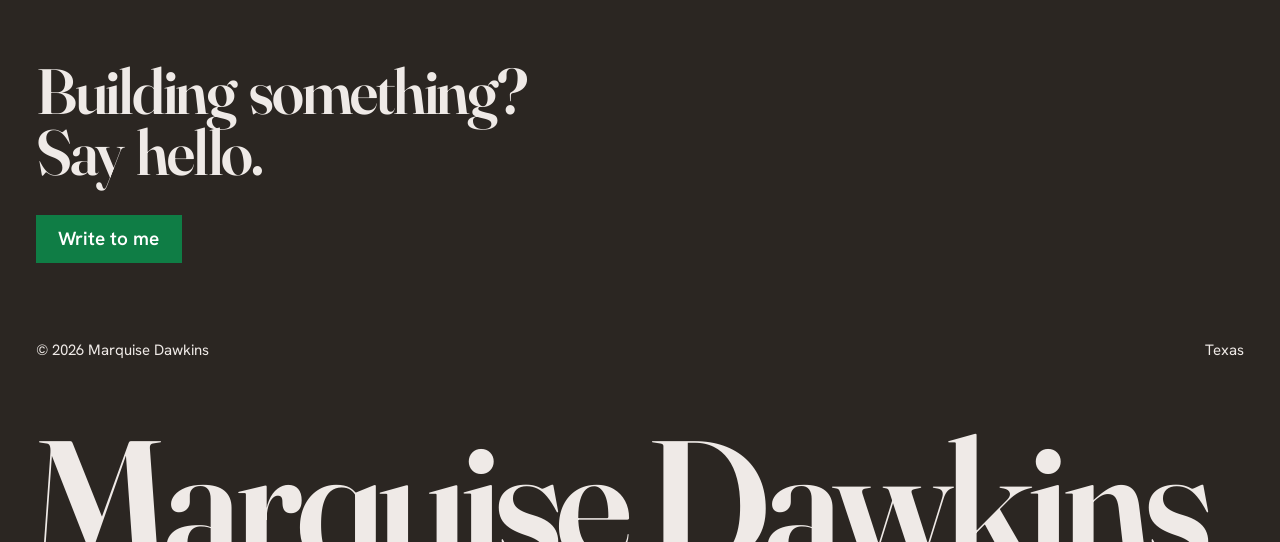
==== commit 55d4398d: "Redesign as a personal site with StreakSpark as the first project Home page with name hero, StreakSp" ====
--- a/index.html
+++ b/index.html
@@ -1,323 +1,153 @@
-<!DOCTYPE html>
-<html>
+<!doctype html>
+<html lang="en">
+  <head>
+    <meta charset="utf-8" />
+    <meta name="viewport" content="width=device-width, initial-scale=1" />
+    <title>Marquise Dawkins — software engineer building his own apps</title>
+    <meta
+      name="description"
+      content="Marquise Dawkins is a software engineer in Texas, who builds apps of his own. The first is StreakSpark, a Christian habit app for iPhone."
+    />
+    <meta name="theme-color" content="#efeae7" />
+    <meta property="og:type" content="website" />
+    <meta property="og:url" content="https://www.marquisedawkins.com/" />
+    <meta property="og:title" content="Marquise Dawkins" />
+    <meta
+      property="og:description"
+      content="Software engineer in Texas, building apps of his own. The first is StreakSpark."
+    />
+    <link rel="icon" href="/favicon.svg" type="image/svg+xml" />
+    <link rel="canonical" href="https://www.marquisedawkins.com/" />
+    <link rel="preconnect" href="https://fonts.googleapis.com" />
+    <link rel="preconnect" href="https://fonts.gstatic.com" crossorigin />
+    <link
+      href="https://fonts.googleapis.com/css2?family=Fraunces:opsz,wght@9..144,400;9..144,600&family=Hanken+Grotesk:wght@400;600&display=swap"
+      rel="stylesheet"
+    />
+    <link rel="stylesheet" href="/public/styles.css" />
+  </head>
+  <body>
+    <a class="skip" href="#projects">Skip to projects</a>
 
-<head>
-  <title>Marquise Dawkins</title>
-  <meta charset="UTF-8">
-
-   <!--bootstrap-->
-   <link href="https://cdn.jsdelivr.net/npm/bootstrap@5.1.3/dist/css/bootstrap.min.css" rel="stylesheet" integrity="sha384-1BmE4kWBq78iYhFldvKuhfTAU6auU8tT94WrHftjDbrCEXSU1oBoqyl2QvZ6jIW3" crossorigin="anonymous">
-   <script src="https://cdn.jsdelivr.net/npm/bootstrap@5.1.3/dist/js/bootstrap.bundle.min.js" integrity="sha384-ka7Sk0Gln4gmtz2MlQnikT1wXgYsOg+OMhuP+IlRH9sENBO0LRn5q+8nbTov4+1p" crossorigin="anonymous"></script>
-   
-  <!--Favicon-->
-  <link rel="icon" type="image/x-con" href="./images/favicon.ico">
-
-  <!--Google Fonts-->
-  <link rel="preconnect" href="https://fonts.googleapis.com">
-  <link rel="preconnect" href="https://fonts.gstatic.com" crossorigin>
-  <link rel="preconnect" href="https://fonts.googleapis.com">
-  <link rel="preconnect" href="https://fonts.gstatic.com" crossorigin>
-  <link href="https://fonts.googleapis.com/css2?family=Lato:ital,wght@0,100;0,300;0,400;0,700;0,900;1,100&family=Montserrat:wght@100;200;300;400;500;700&display=swap" rel="stylesheet">
-
-    <!-- Font Awsome -->
-    <script src="https://kit.fontawesome.com/898932346b.js" crossorigin="anonymous"></script>
-
-  <!--Regular CSS-->
-   <link rel="stylesheet" id="cssfile" href="./public/styles.css">
-
-</head>
-<body>
-
-  <!-- Navbar Section -->
-  <nav>
-   <!--  <input type="checkbox" id="check">
-    <label for="check" class="checkbtn">
-        <i class="fas fa-bars"></i>
-    </label> -->
-    <img class="logo" src="./images/favicon.ico" alt="">
-    <ul>
-        <li><a href="#home">Home</a></li>
-        <li><a href="#cp">Client Projects</a></li>
-        <li><a href="#pp">Personal Projects</a></li>
-        <li><a href="#skills">Skills</a></li>
-        <li><a href="#about">About Me</a></li>
-        <li><a href="#contact">Contact</a></li>
-    </ul>
-</nav>
-  
-  
-
-  <img class="layer-svg" src="./images/svg-layers/layer1.svg" alt="svg layer 1">
-
-<!-- Home section -->
-<section class="home-container" id="home">
-  <div class="header" >
-    <h1 class="heading-h1">Hi, <br> I'm Marquise, <br> Software Engineer</h1>
-    <p class="heading-p">Fullstack Engineer</p>
-  </div>
-    <img class="marquise-pic"  src="./images/animation.png" alt="computer engineer">
-  
-</section>
-
-<img class="layer-svg" src="./images/svg-layers/layer2.svg" alt="svg layer 2">
-
-
-<!-- Client Project Section -->
-<section class="cps-container" id="cp">
-    <h1 class="cps-header">Client/Work Projects</h1>
-
-    <h2 class="project-header">NUMC Redesign</h2>
-    <p class="bef-aft-p">Before/After Photos</p>
-
-    <div class="pic-summary-together">
-      
-    <div>
-      <img class="church-photo before-pic" src="./images/old-church-pic.png" alt="Before Church Photo">
-      <img class="church-photo after-pic" src="./images/numc-redesign.png" alt="Current Church Webstie">
-    </div>
-
-    <div class="summary-section">
-      <h1>Summary</h1>
-      <p class="summary-paragraph">As a web developer, I redesigned and rebuilt a church website using HTML, CSS, 
-        and JavaScript. One of the key features I added was a section for social media links, allowing the church to 
-        easily connect with their congregation on various platforms. In addition, I integrated a Mailchimp sign-up form 
-        to the website, making it simple for visitors to subscribe to the church's newsletter. Through my work, I helped 
-        to enhance the church's online presence and improve their ability to engage with their community.
-      </p>
-      <h2>Technologies Used</h2>
-      <p class="technology">HTML, CSS, JavaScript, Bootstrap</p>
-
-      <button type="button" onclick="window.location.href=`https://statuesque-mandazi-6338f1.netlify.app/`;" class="btn btn-outline-light">Website</button>
-      <button type="button" onclick="window.location.href=`https://github.com/quisethecoder/numc-redesign`;" class="btn btn-outline-light">Github</button>
-    </div> 
-
-  </div>
-
-
-
-</section>
-
-<img class="layer-svg" src="./images/svg-layers/layer3.svg" alt="">
-
-<!-- Personal Project Section -->
-<section class="pps-container" id="pp">
-    <h1 class="ps-header">Personal Projects</h1>
-    <div class="card-styling-one">
-      <div class="card" style="width: 18rem;">
-        <img src="./images/schedulerscreenshot.png" class="card-img-top pj-pic" alt="md-scheduler">
-        <div class="card-body">
-          <h5 class="card-title">MD Scheduler</h5>
-          <p class="card-text">This application empowers employees to view real-time availability on an interactive calendar—selecting onsite workdays and corresponding seat assignments—while providing managers with a comprehensive dashboard to monitor, update, and optimize scheduling and resource allocation.</p>
-          <h4 class="lan-used">Technologies Used:</h4>
-          <h5 class="lan-used">Java, Springboot, JWT Authentication, React.Js, HTML, tailwind.css, MySQL</h5>
-          <!-- <a href="https://calculator-react-f9434.web.app/" class="btn btn-primary web-link">Website</a> -->
-          <a href="https://github.com/quisethecoder/capstone-md" class="btn btn-primary web-link">Github</a>
-        </div>
+    <header class="hero">
+      <div class="top">
+        <a class="monogram" href="/" aria-label="Marquise Dawkins, home">MD</a>
+        <nav aria-label="Site">
+          <a href="#projects">Projects</a>
+          <a href="#about">About</a>
+          <a href="#contact">Contact</a>
+        </nav>
       </div>
 
-      <div class="card" style="width: 18rem;">
-        <img src="./images/ssldemo.png" class="card-img-top pj-pic" alt="FaceGram">
-        <div class="card-body">
-          <h5 class="card-title">Multipage Ecommerce Website</h5>
-          <p class="card-text">A responsive e-commerce website featuring an interactive product gallery, dynamic cart functionality, and accessible navigation, utilizing Figma for UI/UX design and HTML5, CSS3, and JavaScript for a modern and user-friendly experience.</p>
-          <h4 class="lan-used">Technologies Being Used:</h4>
-          <h5 class="lan-used">HTML, CSS, JavaScript, Figma, Font-Awesome</h5>
-          <a href="https://quisethecoder.github.io/ecommerce-store/" class="btn btn-primary web-link">Website</a>
-          <a href="https://github.com/quisethecoder/ecommerce-store" class="btn btn-primary web-link">Github</a>
-          <a href="https://www.figma.com/design/VHxNkNwz3xPCsnCBpkyxwv/Sunset-Lamp-Website-Design?node-id=0-1&t=kuMEiWsdOR9Zv7Ya-0" class="btn btn-primary web-link">UI/UX Design</a>
+      <h1 class="name">
+        <span class="line"><span class="first">Marquise</span></span>
+        <span class="line"><span class="last">Dawkins</span></span>
+      </h1>
+
+      <div class="intro">
+        <p>
+          Software engineer in Texas. By day I work on Android apps. The rest of the time I
+          build products of my own.
+        </p>
+        <a class="button" href="#projects">See StreakSpark</a>
+      </div>
+    </header>
+
+    <main>
+      <section class="project streakspark" id="projects" aria-labelledby="ss-title">
+        <div class="ss-head">
+          <h2 class="ss-title" id="ss-title">StreakSpark</h2>
+          <div data-reveal>
+            <p class="statement">
+              A Christian habit app for iPhone. Build the habits you want, break the ones you don't,
+              and read one verse a day.
+            </p>
+            <p class="links">
+              <a class="button on-dark" href="/streakspark/">Read how I built it</a>
+              <a class="text-link" href="https://streakspark.marquisedawkins.com">Visit the StreakSpark site</a>
+            </p>
+          </div>
         </div>
-      </div> 
-  
-    <div class="card" style="width: 18rem;">
-      <img src="./images/web-automation.png" class="card-img-top pj-pic" alt="Web Automation">
-      <div class="card-body">
-        <h5 class="card-title">Credit Card Form Automation</h5>
-        <p class="card-text">A web automation project using Puppeteer, automatically filling out and submitting a credit card form on a simulated web page. This project demonstrates how to use Puppeteer to automate filling out a credit card form. The script leverages the puppeteer-extra library with the stealth plugin to avoid detection.</p>
-        <h4 class="lan-used">Technologies Used:</h4>
-        <h5 class="lan-used">Node-js, Puppeteer</h5>
-        <!-- <a href="" class="btn btn-primary web-link">Website</a> -->
-        <a href="https://github.com/quisethecoder/web-automation/tree/master" class="btn btn-primary web-link">Github</a>
+
+        <div class="shots" role="group" aria-label="StreakSpark screenshots" tabindex="0">
+          <figure data-reveal>
+            <img
+              src="/images/streakspark/checkin.png"
+              width="598"
+              height="1040"
+              loading="lazy"
+              alt="The first check-in screen: the star is lit after Read the Bible is marked done."
+            />
+            <figcaption>Your first check-in lights the star.</figcaption>
+          </figure>
+          <figure data-reveal>
+            <img
+              src="/images/streakspark/habits.png"
+              width="414"
+              height="900"
+              loading="lazy"
+              alt="The Today screen with a 26-day Read the Bible streak and a goal reached."
+            />
+            <figcaption>Today shows what you planned, and nothing else.</figcaption>
+          </figure>
+          <figure data-reveal>
+            <img
+              src="/images/streakspark/goals.png"
+              width="598"
+              height="980"
+              loading="lazy"
+              alt="The Goals screen: the star above a list of active habits."
+            />
+            <figcaption>The star grows with your longest streak.</figcaption>
+          </figure>
+        </div>
+
+        <p class="status">
+          In TestFlight beta now, coming to the App Store. I designed it, built it and run it.
+        </p>
+      </section>
+      <!-- A second project is added as another <section class="project"> right here. -->
+
+      <section class="about" id="about" aria-label="About">
+        <p data-reveal>
+          <strong>I'm Marquise Dawkins</strong>, a software engineer in <mark>Texas</mark>. I came to
+          software from finance. I studied finance and marketing at Eastern Connecticut State
+          University, then spent a year and a half <mark>reconciling payments</mark> at Hartford
+          HealthCare. In 2025 I went through <mark>Dev10's</mark> engineering program and joined
+          <mark>WIS International</mark>, where I work on a <mark>Kotlin Android</mark> timekeeping app
+          that runs on handheld devices. Most of my days go to finding out why something broke, then
+          fixing it without breaking what sits next to it. Outside of work I build
+          <mark>my own products</mark>, from the first idea to the finished app. StreakSpark is the
+          first. <a class="about-link" href="#contact">If you want to talk, write to me.</a>
+        </p>
+      </section>
+
+      <section class="contact" id="contact" aria-label="Contact">
+        <a href="mailto:marquise_dawkins@aol.com">
+          <span class="label">Email</span>
+          <span class="handle">marquise_dawkins@aol.com</span>
+        </a>
+        <a href="https://www.linkedin.com/in/marquise-dawkins/">
+          <span class="label">LinkedIn</span>
+          <span class="handle">marquise-dawkins</span>
+        </a>
+        <a href="https://github.com/quisethecoder">
+          <span class="label">GitHub</span>
+          <span class="handle">quisethecoder</span>
+        </a>
+      </section>
+    </main>
+
+    <footer class="site-footer">
+      <h2 class="invite">Building something? Say hello.</h2>
+      <a class="button" href="mailto:marquise_dawkins@aol.com?subject=Hello%20from%20your%20site">Write to me</a>
+      <div class="footer-meta">
+        <p>&copy; 2026 Marquise Dawkins</p>
+        <p>Texas</p>
       </div>
-    </div>
-  
-    <!-- <div class="card" style="width: 18rem;">
-      <img src="./images/currency-convertor.png" class="card-img-top pj-pic" alt="currency-convertor">
-      <div class="card-body">
-        <h5 class="card-title">Currency Converter</h5>
-        <p class="card-text">With the Currency Converter, a user can enter an amount to convert the currency to a different country's currency. They can also easily exchange or reverse the two countries' currencies by clicking on the exchange icon.</p>
-        <h4 class="lan-used">Technologies Used:</h4>
-        <h5 class="lan-used">HTML, CSS, JavaScript, Currency API</h5>
-        <a href="https://calm-faloodeh-8866ae.netlify.app/" class="btn btn-primary web-link">Website</a>
-        <a href="https://github.com/quisethecoder/currency-converter" class="btn btn-primary web-link">Github</a>
-      </div>
-    </div> -->
-  
-  </div>
+      <p class="wordmark" aria-hidden="true">Marquise Dawkins</p>
+    </footer>
 
-
-  <div class="card-styling-two">
-
-    <!-- <div class="card" style="width: 18rem;">
-      <img src="./images/text-to-speech.png" class="card-img-top pj-pic" alt="DogMatch-Website">
-      <div class="card-body">
-        <h5 class="card-title">Text To Speech</h5>
-        <p class="card-text">In this Text To Speech app, you can convert your text into speech with different voices. The pause or resume option for the speech is also available if your text character length is more than 80. It is made with vanilla JavaScript, and no external library or API is used.</p>
-        <h4 class="lan-used">Technologies Used:</h4>
-        <h5 class="lan-used">HTML, CSS, JavaScript</h5>
-        <a href="https://quisethecoder.github.io/text-to-speech/" class="btn btn-primary web-link">Website</a>
-        <a href="https://github.com/quisethecoder/text-to-speech" class="btn btn-primary web-link">Github</a>
-      </div>
-    </div> -->
-  
-    <div class="card" style="width: 18rem;">
-      <img src="./images/fact-accordian.png" class="card-img-top pj-pic" alt="Fact-Accordian">
-      <div class="card-body">
-        <h5 class="card-title">Fact Accordian</h5>
-        <p class="card-text">This project is a responsive FACT accordion built using HTML, CSS, JavaScript, and GSAP (GreenSock Animation Platform). The accordion design allows users to expand and collapse individual sections to reveal or hide the answers to unique questions.</p>
-        <h4 class="lan-used">Technologies Used:</h4>
-        <h5 class="lan-used">HTML, CSS, JavaScript, GSAP</h5>
-        <a href="https://quisethecoder.github.io/fact-accordian/" class="btn btn-primary web-link">Website</a>
-        <a href="https://github.com/quisethecoder/fact-accordian" class="btn btn-primary web-link">Github</a>
-      </div>
-    </div>
-  
-    <!-- <div class="card" style="width: 18rem;">
-      <img src="./images/./passwordgenerator.png" class="card-img-top pj-pic" alt="Dice Game">
-      <div class="card-body">
-        <h5 class="card-title">Password Generator</h5>
-        <p class="card-text"> Users can generate random passwords by customizing their preferred settings such as lowercase, uppercase, number, etc. There is also a password strength indicator that informs the strength of the user's generated password. The user can also copy their generated password to the clipboard.</p>
-        <h4 class="lan-used">Technologies Used:</h4>
-        <h5 class="lan-used">HTML, CSS, JavaScript</h5>
-        <a href="https://quisethecoder.github.io/password-generator/" class="btn btn-primary web-link">Website</a>
-        <a href="https://github.com/quisethecoder/password-generator" class="btn btn-primary web-link">Github</a>
-      </div>
-    </div> -->
-  
-  
-   
-    <!-- <div class="card" style="width: 18rem;">
-      <img src="./images/music-player.png" class="card-img-top pj-pic" alt="Mp3 Player">
-      <div class="card-body">
-        <h5 class="card-title">Music Player</h5>
-        <p class="card-text">This is my version of a Music Player called Motify(Marquise's Spotify). In this app you can play, pause, rewind, go back, go forward, and shuffle like you would on Apple Music or Spotify. It has a beautiful UI design and some of my favorite radio friendly songs.</p>
-        <h4 class="lan-used">Technologies Used:</h4>
-        <h5 class="lan-used">HTML, CSS, JavaScript</h5>
-        <a href="https://quisethecoder.github.io/music-player/" class="btn btn-primary web-link">Website</a>
-        <a href="https://github.com/quisethecoder/music-player" class="btn btn-primary web-link">Github</a>
-      </div>
-    </div>
-    -->
-  
-  </div>
-    
-  
-</section>
-
-<img class="layer-svg" src="./images/svg-layers/layer4.svg" alt="">
-
-<!-- Skills Sections -->
-<section class="skills-container" id="skills">
-  
-    <h1 class="skills-header">Skills</h1>
-    <p class="logo-description">Front-end</p>
-
-    <div class="skills-logo">
-    <img class="front-end-logo"  src="./images/html.png" alt="HTML Logo">
-    <img class="front-end-logo"  src="./images/css.png" alt="CSS Logo">
-    <img class="front-end-logo"  src="./images/javascript.png" alt="JavaScript Logo">
-    <img class="front-end-logo"  src="./images/tailwind-logo.png" alt="Jquery Logo">
-    <img class="front-end-logo"  src="./images/bootstrap.png" alt="Boostrap Logo">
-    <img class="front-end-logo"  src="./images/react.png" alt="React Logo">
-    <img class="front-end-logo"  src="./images/greensock.png" alt="GSAP Logo">
-  </div>
-
-    <p class="logo-description" >Back-end</p>
-    <div class="skills-logo">
-    <img class="back-end-logo" src="./images/java.webp" alt="Java">
-    <img class="back-end-logo" src="./images/spring-boot-logo.png" alt="Springboot">
-    <img class="back-end-logo" src="./images/python-logo.jpeg" alt="Python">
-    <img class="back-end-logo" src="./images/node-js.png" alt="node-js logo">
-    <img class="back-end-logo" src="./images/Express.png" alt="express js logo">
-    <img class="back-end-logo" src="./images/mongodb.png" alt="mongodb logo">
-    <img class="back-end-logo" src="./images/mysql-logo.jpg" alt="MySql">
-  </div>
-
-    <p class="logo-description">Other Tools</p>
-    <div class="skills-logo">
-    <img class="other-tools-logo" src="./images/Git-Icon.png" alt="git logo">
-    <img class="other-tools-logo" src="./images/github.png" alt="github logo">
-    <img class="other-tools-logo" src="./images/Restful.png" alt="npm">
-    <img class="other-tools-logo" src="./images/netlify.png" alt="netlify logo"> 
-    <img class="other-tools-logo" src="./images/figma-logo.png" alt="figma"> 
-  </div>   
-</section>
-
-<img class="layer-svg" src="./images/svg-layers/layer5.svg" alt="">
-<!-- About Me  Section-->
-<section class="about-me-container" id="about">
-  <div class="about-me">
-    <h1 class="about-me-header">About Me</h1>
-    <p class="about-me-paragraph">
-      Hi, I am Marquise Dawkins — a Full Stack Developer who loves turning ideas into practical, clean, 
-      and creative web applications. With experience across both front-end and back-end technologies, I have built
-       projects using React.js, JavaScript, HTML/CSS, Node.js, and Spring Boot, and I thrive on learning new tools 
-       and frameworks to level up my skills. <br><br>
-I recently completed the Dev10 bootcamp, where I sharpened my software engineering skills with an in-depth focus on
- Java, object-oriented programming, SQL, database design, and Spring Boot. I also gained hands-on experience working
-  with REST APIs, unit testing, and building scalable full-stack applications. <br><br>
-Before diving full-time into development, I worked at Hartford Healthcare, where I not only handled complex payment
- processes but also created training documentation that improved team workflows. I also rebuilt and maintained the
-  website for North United Methodist Church, enhancing both user experience and engagement through email campaigns 
-  and responsive design. <br><br>
-I am known for learning fast, collaborating well with others, and always bringing curiosity and creativity to my work. I am excited to join a team where I can continue growing and help build impactful digital experiences.
-Thanks for stopping by my site—feel free to explore my projects, and let's connect!
-    </p>
-  </div>
-
-  <div class="center-wdic">
-    <h1 class="about-header-two">When I don't Code</h1>
-
-    <div class="pictures-one">
-    <img class="about-pics-one" src="./images/games.jpg" alt="Video Game Picture">
-    <img class="about-pics-one" src="./images/making-beats.jpg" alt="Music">
-    <img class="about-pics-one" src="./images/basketball.jpg" alt="Basketball">
-  </div>
-
-  <div class="pictures-two">
-    <img class="about-pics-two" src="./images/cooking.jpg" alt="Cooking">
-    <img class="about-pics-two" src="./images/hiking.jpg" alt="Hiking">
-  </div>
-
-</div>
-
-  <p class="widc-paragraph">As an individual with a diverse set of interests, I prioritize engaging in a range of activities outside of coding to 
-    maintain a healthy work-life balance. In my free time, I enjoy spending quality time with friends, honing my skills on 
-    the basketball court, and exploring the great outdoors through activities such as hiking. Additionally, I have a passion 
-    for culinary arts and love to experiment with cooking and trying out new recipes. Finally, I have a creative side that is 
-    satisfied through making music. By pursuing a variety of hobbies, I believe I am able to bring a fresh perspective and 
-    innovative ideas to my work as a coder, making me a well-rounded and versatile professional.</p>
-  
-    
-
-
-</section>
-
-<img class="layer-svg" src="./images/svg-layers/layer6.svg" alt="">
-
-<!-- Contact/Footer Section -->
-<section class="contact-container" id="contact">
-  <div>
-    <h1 class="contact-me-header">Contact Me</h1>
-      <a class="ref" href="mailto: marquise_dawkins@aol.com">Email</a>
-      <a class="ref" href="https://www.linkedin.com/in/marquise-dawkins/">LinkedIn</a>
-      <a class="ref" href="https://github.com/quisethecoder">Github</a>
-      
-  </div>
-</section>
-
-
-
-  <script src="https://cdn.jsdelivr.net/npm/bootstrap@5.3.0-alpha1/dist/js/bootstrap.bundle.min.js" integrity="sha384-w76AqPfDkMBDXo30jS1Sgez6pr3x5MlQ1ZAGC+nuZB+EYdgRZgiwxhTBTkF7CXvN" crossorigin="anonymous"></script>
-  <script src="./index.js" charset="UTF-8"></script>
-</body>
-</html>+    <script src="/public/site.js" defer></script>
+  </body>
+</html>
--- a/public/styles.css
+++ b/public/styles.css
@@ -1,366 +1,732 @@
-body{
-    margin: 0;
-    font-family: "Lato", sans-serif;
-    color: aliceblue;
-    background: #202731;
-    overflow-x: hidden;
-}
-
-.layer-svg{
+/* marquisedawkins.com — light editorial. One ground, one ink, one accent; StreakSpark keeps its own colours. */
+:root {
+  --bg: #efeae7;
+  --surface: #e4ddd9;
+  --ink: #2b2622;
+  --muted: #6a615d;
+  --name-light: #8e837d; /* 3.1:1 on --bg, the large-text floor */
+  --accent: #0f7d45;
+  --accent-ink: #ffffff;
+
+  /* StreakSpark's own colours (from its site/styles.css) */
+  --ss-bg: #0b1020;
+  --ss-surface: #121935;
+  --ss-text: #fff7ec;
+  --ss-text-2: #b4b9cb;
+  --ss-orange: #ff8a3d;
+
+  --display: 'Fraunces', 'Iowan Old Style', Georgia, serif;
+  --text: 'Hanken Grotesk', -apple-system, BlinkMacSystemFont, 'Segoe UI', Helvetica, Arial, sans-serif;
+
+  --step-small: clamp(0.875rem, 0.85rem + 0.1vw, 0.9375rem);
+  --step-body: clamp(1.0625rem, 1rem + 0.25vw, 1.1875rem);
+  --step-lead: clamp(1.25rem, 1.1rem + 0.7vw, 1.625rem);
+  --step-head: clamp(2.75rem, 1.2rem + 6vw, 6.5rem);
+  --step-name: clamp(4.5rem, 16.5vw, 15rem);
+  --step-title: clamp(3.5rem, 12.5vw, 12rem);
+  --step-mark: 13.6vw;
+
+  --margin: clamp(1rem, 2.8vw, 2.5rem);
+  --ease: cubic-bezier(0.16, 1, 0.3, 1);
+}
+
+*,
+*::before,
+*::after {
+  box-sizing: border-box;
+}
+
+html {
+  -webkit-text-size-adjust: 100%;
+  scroll-behavior: smooth;
+}
+
+body {
+  margin: 0;
+  background: var(--bg);
+  color: var(--ink);
+  font: 400 var(--step-body) / 1.5 var(--text);
+  overflow-x: hidden;
+}
+
+img {
+  display: block;
+  max-width: 100%;
+  height: auto;
+}
+
+a {
+  color: inherit;
+}
+
+:focus-visible {
+  outline: 3px solid var(--accent);
+  outline-offset: 3px;
+}
+.streakspark :focus-visible {
+  outline-color: var(--ss-orange);
+}
+
+.skip {
+  position: absolute;
+  left: var(--margin);
+  top: -4rem;
+  background: var(--ink);
+  color: var(--bg);
+  padding: 0.75rem 1rem;
+  z-index: 10;
+}
+.skip:focus {
+  top: 0.5rem;
+}
+
+/* Buttons: flat, square, one shape everywhere */
+.button {
+  display: inline-flex;
+  align-items: center;
+  min-height: 3rem;
+  padding: 0 1.4rem;
+  border: 0;
+  background: var(--accent);
+  color: var(--accent-ink);
+  font: 600 var(--step-body) / 1 var(--text);
+  text-decoration: none;
+  cursor: pointer;
+  transition:
+    transform 160ms var(--ease),
+    background-color 160ms;
+}
+.button:hover {
+  background: #0b6638;
+}
+.button:active {
+  transform: scale(0.97);
+}
+.button.on-dark {
+  background: var(--ss-orange);
+  color: var(--ss-bg);
+}
+.button.on-dark:hover {
+  background: #ffa061;
+}
+
+.text-link {
+  font-weight: 600;
+  text-underline-offset: 0.2em;
+  text-decoration-thickness: 2px;
+}
+
+/* ───────── Hero: the name, stacked, two inks ───────── */
+.hero {
+  min-height: 100svh;
+  display: grid;
+  grid-template-rows: auto 1fr auto;
+  padding: 1.5rem var(--margin) 2.5rem;
+}
+
+.top {
+  display: flex;
+  justify-content: space-between;
+  align-items: baseline;
+  font-weight: 600;
+  font-size: var(--step-small);
+}
+.top a {
+  display: inline-flex;
+  align-items: center;
+  min-height: 2.75rem;
+  text-decoration: none;
+}
+.top a:hover {
+  text-decoration: underline;
+  text-underline-offset: 0.25em;
+  text-decoration-thickness: 2px;
+}
+.top nav {
+  display: flex;
+  gap: clamp(1rem, 2vw, 2rem);
+}
+.monogram {
+  font-family: var(--display);
+  font-size: var(--step-lead);
+  letter-spacing: -0.02em;
+}
+
+.name {
+  margin: 8svh 0 0;
+  align-self: start;
+  font: 600 var(--step-name) / 0.86 var(--display);
+  font-variation-settings: 'opsz' 144;
+  letter-spacing: -0.03em;
+  margin-left: -0.04em;
+}
+.name .line {
+  display: block;
+  overflow: hidden;
+  padding-bottom: 0.14em; /* room for the q's descender inside the mask */
+  margin-bottom: -0.14em;
+}
+.name .line > span {
+  display: block;
+  animation: rise 900ms var(--ease) both;
+}
+.name .line:nth-child(2) > span {
+  animation-delay: 110ms;
+}
+.name .first {
+  color: var(--name-light);
+}
+.name .last {
+  color: var(--ink);
+}
+
+.intro {
+  justify-self: end;
+  width: min(100%, 26rem);
+  animation: fade-up 700ms var(--ease) 700ms both;
+}
+.intro p {
+  margin: 0 0 1.25rem;
+  font-size: var(--step-lead);
+  line-height: 1.3;
+}
+
+@keyframes rise {
+  from {
+    transform: translateY(105%);
+  }
+}
+@keyframes fade-up {
+  from {
+    opacity: 0;
+    transform: translateY(20px);
+  }
+}
+
+/* ───────── Project: a full field of the project's own colours ───────── */
+.project {
+  overflow: hidden;
+}
+
+.streakspark {
+  background: var(--ss-bg);
+  color: var(--ss-text);
+  padding: clamp(3.5rem, 7vw, 7rem) var(--margin) 3rem;
+}
+
+.ss-head {
+  display: grid;
+  grid-template-columns: 7fr 5fr;
+  column-gap: var(--margin);
+  align-items: start;
+}
+.ss-title {
+  margin: 0;
+  font: 600 var(--step-title) / 0.86 var(--display);
+  font-variation-settings: 'opsz' 144;
+  letter-spacing: -0.035em;
+  margin-left: -0.04em;
+}
+.statement {
+  margin: 0 0 1.75rem;
+  font-size: var(--step-lead);
+  line-height: 1.3;
+}
+.links {
+  margin: 0;
+  display: flex;
+  flex-wrap: wrap;
+  align-items: center;
+  gap: 0.5rem 1.5rem;
+}
+.text-link {
+  display: inline-flex;
+  align-items: center;
+  min-height: 2.75rem;
+}
+
+.shots {
+  display: grid;
+  grid-template-columns: repeat(3, minmax(0, 1fr));
+  gap: var(--margin);
+  margin: clamp(3rem, 6vw, 5.5rem) 0 0;
+  align-items: start;
+}
+.shots figure {
+  margin: 0;
+}
+.shots figure:nth-child(2) {
+  margin-top: 4rem;
+}
+.shots img {
+  width: 100%;
+  height: 34rem;
+  object-fit: cover;
+  object-position: top;
+  border-radius: 2rem;
+}
+.shots figcaption {
+  max-width: 18rem;
+  margin-top: 1.25rem;
+  font-size: var(--step-lead);
+  line-height: 1.3;
+}
+.status {
+  margin: 3.5rem 0 0;
+  color: var(--ss-text-2);
+}
+
+/* ───────── About: one large paragraph, three highlighter tints ───────── */
+.about {
+  padding: 120px var(--margin);
+}
+.about p {
+  margin: 0;
+  columns: 2;
+  column-gap: var(--margin);
+  font-size: clamp(1.375rem, 2.1vw, 2rem);
+  line-height: 1.25;
+}
+.about strong {
+  font-weight: 600;
+}
+.about mark {
+  color: inherit;
+  padding: 0 0.1em;
+  -webkit-box-decoration-break: clone;
+  box-decoration-break: clone;
+  background: #cfe7d6;
+}
+.about mark:nth-of-type(3n + 2) {
+  background: #e8d5a8;
+}
+.about mark:nth-of-type(3n + 3) {
+  background: #cdd9e5;
+}
+.about .about-link {
+  color: var(--accent-ink);
+  background: var(--accent);
+  padding: 0.05em 0.25em;
+  text-decoration: none;
+  -webkit-box-decoration-break: clone;
+  box-decoration-break: clone;
+}
+.about .about-link:hover {
+  background: #0b6638;
+}
+
+/* ───────── Contact: three full-width bands ───────── */
+.contact a {
+  display: flex;
+  justify-content: space-between;
+  align-items: baseline;
+  gap: 0.5rem 2rem;
+  min-height: 150px;
+  padding: 3.5rem var(--margin) 1.25rem;
+  background: var(--surface);
+  color: var(--ink);
+  text-decoration: none;
+  transition:
+    background-color 200ms,
+    color 200ms;
+}
+.contact a:nth-child(even) {
+  background: var(--bg);
+}
+.contact a:hover,
+.contact a:focus-visible {
+  background: var(--ink);
+  color: var(--bg);
+}
+.contact a:focus-visible {
+  outline-color: var(--bg);
+  outline-offset: -8px;
+}
+.contact .label {
+  font: 400 clamp(2.75rem, 6vw, 5.5rem) / 1 var(--display);
+  font-variation-settings: 'opsz' 144;
+  letter-spacing: -0.02em;
+}
+.contact .handle {
+  font-size: var(--step-lead);
+  overflow-wrap: anywhere;
+}
+
+/* ───────── Footer: inverse field, name cut by the bottom edge ───────── */
+.site-footer {
+  background: var(--ink);
+  color: var(--bg);
+  overflow: hidden;
+  padding: clamp(4rem, 8vw, 8rem) var(--margin) 0;
+}
+.site-footer :focus-visible {
+  outline-color: var(--bg);
+}
+.invite {
+  word-spacing: 0.1em;
+  margin: 0 0 2rem;
+  max-width: 14ch;
+  font: 600 clamp(2.25rem, 5vw, 4.5rem) / 0.95 var(--display);
+  font-variation-settings: 'opsz' 144;
+  letter-spacing: -0.035em;
+}
+.footer-meta {
+  display: flex;
+  justify-content: space-between;
+  gap: 1rem;
+  margin: clamp(3rem, 6vw, 5rem) 0 0;
+  font-size: 0.9375rem;
+}
+.footer-meta p {
+  margin: 0;
+}
+.wordmark {
+  margin: 2rem 0 0 -0.04em;
+  font: 600 var(--step-mark) / 0.85 var(--display);
+  font-variation-settings: 'opsz' 144;
+  letter-spacing: -0.04em;
+  white-space: nowrap;
+  transform: translateY(22%);
+  user-select: none;
+}
+
+/* ───────── StreakSpark page ───────── */
+.page-streakspark {
+  background: var(--ss-bg);
+  color: var(--ss-text);
+}
+.page-streakspark :focus-visible {
+  outline-color: var(--ss-orange);
+}
+.page-streakspark .site-footer :focus-visible {
+  outline-color: var(--bg);
+}
+.page-top {
+  padding: 1.5rem var(--margin) 0;
+}
+.page-head {
+  padding: clamp(4rem, 9vw, 9rem) var(--margin) clamp(5rem, 10vw, 10rem);
+}
+.page-head .ss-head {
+  align-items: end;
+}
+.page-head .note {
+  margin: 1rem 0 0;
+  color: var(--ss-text-2);
+}
+.tagline {
+  margin: 0 0 0.75rem;
+  font: 600 clamp(1.75rem, 3vw, 2.75rem) / 1.05 var(--display);
+  font-variation-settings: 'opsz' 144;
+  letter-spacing: -0.03em;
+}
+
+.features {
+  padding: 0 var(--margin);
+  display: grid;
+  gap: 140px;
+}
+.feature {
+  display: grid;
+  grid-template-columns: minmax(0, 1fr) 22rem;
+  column-gap: clamp(2rem, 8vw, 9rem);
+  align-items: center;
+}
+.feature.flip {
+  grid-template-columns: 22rem minmax(0, 1fr);
+}
+.feature.flip .feature-media {
+  order: -1;
+}
+.feature h2,
+.built h2 {
+  margin: 0 0 1.5rem;
+  font: 600 clamp(2rem, 4.2vw, 3.75rem) / 1 var(--display);
+  font-variation-settings: 'opsz' 144;
+  letter-spacing: -0.035em;
+  text-wrap: balance;
+}
+.feature p {
+  margin: 0 0 1rem;
+  max-width: 34rem;
+  font-size: var(--step-lead);
+  line-height: 1.35;
+}
+.feature-media img {
+  width: 100%;
+  border-radius: 2rem;
+}
+.feature-media .star-demo {
+  grid-template-columns: 1fr;
+  justify-items: start;
+}
+.feature-media .star-stage {
+  place-items: center start;
+}
+
+.built {
+  margin-top: 160px;
+  background: var(--ss-surface);
+  padding: clamp(4rem, 8vw, 8rem) var(--margin);
+  display: grid;
+  grid-template-columns: minmax(0, 1fr) minmax(0, 1fr);
+  column-gap: var(--margin);
+  align-items: start;
+}
+.built .big {
+  margin: 0;
+  max-width: 24rem;
+  font-size: clamp(1.5rem, 2.4vw, 2.25rem);
+  line-height: 1.2;
+}
+.built dl {
+  margin: 0;
+  display: grid;
+  gap: 1.75rem;
+}
+.built dt {
+  font-weight: 600;
+  color: var(--ss-text-2);
+}
+.built dd {
+  margin: 0.15rem 0 0;
+  font-size: var(--step-lead);
+  line-height: 1.3;
+}
+
+.closing {
+  padding: clamp(5rem, 9vw, 9rem) var(--margin);
+}
+.closing p {
+  word-spacing: 0.1em;
+  margin: 0 0 1.75rem;
+  max-width: 14ch;
+  font: 600 clamp(2.25rem, 5vw, 4.5rem) / 0.95 var(--display);
+  font-variation-settings: 'opsz' 144;
+  letter-spacing: -0.035em;
+}
+
+/* ───────── 404 ───────── */
+.notfound {
+  min-height: 100svh;
+  display: grid;
+  grid-template-rows: auto 1fr;
+  padding: 1.5rem var(--margin) 3rem;
+}
+.notfound main {
+  align-self: center;
+}
+.notfound h1 {
+  margin: 0 0 1.5rem;
+  font: 600 var(--step-head) / 0.95 var(--display);
+  font-variation-settings: 'opsz' 144;
+  letter-spacing: -0.035em;
+}
+.notfound p {
+  margin: 0 0 2rem;
+  font-size: var(--step-lead);
+}
+
+/* ───────── Scroll-in (only when site.js has switched it on) ───────── */
+.reveal-on [data-reveal] {
+  opacity: 0;
+  transform: translateY(24px);
+  transition:
+    opacity 600ms var(--ease),
+    transform 600ms var(--ease);
+  transition-delay: var(--reveal-delay, 0ms);
+}
+.reveal-on [data-reveal].is-in {
+  opacity: 1;
+  transform: none;
+}
+
+/* The star: one check-in, one day bigger */
+.star-demo {
+  display: grid;
+  grid-template-columns: 9rem 1fr;
+  gap: 1.5rem;
+  align-items: center;
+  background: var(--ss-surface);
+  padding: 1.25rem 1.5rem 1.25rem 1rem;
+}
+.star-stage {
+  height: 9rem;
+  display: grid;
+  place-items: center;
+}
+.star-stage svg {
+  width: 9rem;
+  fill: #ffe7b0;
+  transform: scale(var(--star-scale, 0.4));
+  transition: transform 700ms var(--ease);
+}
+.star-count {
+  margin: 0 0 1rem;
+}
+.star-count strong {
+  display: block;
+  font-size: var(--step-lead);
+  line-height: 1.2;
+}
+.star-count span {
+  color: var(--ss-text-2);
+}
+.star-demo .button[hidden] {
+  display: none;
+}
+
+/* ───────── Tablet and phone: hero sizes to its content, shots keep their full width ───────── */
+@media (max-width: 1023px) {
+  .hero {
+    min-height: 0;
+  }
+  .intro {
+    margin-top: clamp(2.5rem, 8vw, 4.5rem);
+  }
+}
+@media (min-width: 761px) and (max-width: 1100px) {
+  .shots img {
+    height: auto;
+    aspect-ratio: 598 / 980; /* the widest screenshot, so cover only ever trims the bottom */
+  }
+}
+
+/* ───────── Phone ───────── */
+@media (max-width: 760px) {
+  .hero {
+    padding-bottom: 1.5rem;
+  }
+  .name {
+    margin-top: 12svh;
+    font-size: 24.5vw;
+  }
+  .intro {
+    justify-self: start;
     width: 100%;
-}
-
-
-/* Navbar Homepage */
-nav{
-    background: #202731;
-    height: 70px;
+  }
+  .hero .top nav a:not(:last-child) {
+    display: none;
+  }
+
+  .streakspark {
+    padding-top: 4.5rem;
+  }
+  .ss-head {
+    display: block;
+  }
+  .ss-head .statement,
+  .ss-head .tagline {
+    margin-top: 1.5rem;
+  }
+  .shots {
+    display: flex;
+    gap: 1rem;
+    margin: 2.5rem calc(-1 * var(--margin)) 0;
+    padding: 0 var(--margin);
+    overflow-x: auto;
+    scroll-padding: 0 var(--margin);
+    scroll-snap-type: x proximity;
+  }
+  .shots figure,
+  .shots figure:nth-child(2) {
+    flex: 0 0 78%;
+    margin-top: 0;
+    scroll-snap-align: start;
+  }
+  .shots img {
+    height: 26rem;
+  }
+  .status {
+    margin-top: 2.5rem;
+  }
+
+  .about {
+    padding: 72px var(--margin);
+  }
+  .about p {
+    columns: 1;
+    font-size: 20px;
+  }
+
+  .contact a {
+    flex-direction: column;
+    align-items: flex-start;
+    min-height: 96px;
+    padding: 1.25rem var(--margin);
+    gap: 0.25rem;
+  }
+
+  .features {
+    gap: 80px;
+  }
+  .feature,
+  .feature.flip {
+    grid-template-columns: minmax(0, 1fr);
+    row-gap: 2rem;
+  }
+  .feature.flip .feature-media {
+    order: 0;
+  }
+  .feature-media {
+    max-width: 22rem;
+  }
+  .built {
+    margin-top: 100px;
+    grid-template-columns: minmax(0, 1fr);
+    row-gap: 2.5rem;
+  }
+
+  .footer-meta {
+    margin-top: 2.5rem;
+  }
+
+  .star-demo {
+    grid-template-columns: 6rem 1fr;
+    gap: 1rem;
+    padding: 1rem;
+  }
+  .star-stage {
+    height: 6rem;
+  }
+  .star-stage svg {
+    width: 6rem;
+  }
+  .feature-media .star-demo {
+    grid-template-columns: 1fr;
+  }
+  .links .button {
     width: 100%;
-}
-
-.logo{
-    margin-top: 1rem;
-    margin-left: 15rem;
-}
-
-nav ul{
-    float: right;
-    margin-right: 20px;
-}
-
-nav ul li{
-    display: inline-block;
-    line-height: 80px;
-    margin: 0 5px;
-}
-
-nav ul li a{
-    color: rgb(255, 255, 255);
-    font-size: 14px;
-    padding: 7px 13px;
-    border-radius: 3px;
-    text-transform: uppercase;
-    text-decoration: none!important;
-}
-
-
-a:hover{
-    color: #7e8391;
-}
-
-@media screen and (max-width: 984px) {
-    
-}
-
-
-
- /* Home section  */
-.home-container{
-     display: flex;
-     align-items: center;
-     justify-content: center;
-     background: #202731;
-     padding-top: 3rem;
-     padding-bottom: 3rem;
-}
-
-.header{
-    margin-right: 5rem;
-}
-
-.heading-h1{
-    font-size: 4rem;
-    color: rgb(255, 255, 255);
-}
-
-.heading-p{
-    font-size: 1rem;
-    color: rgb(255, 255, 255);
-}
-
-.marquise-pic{
-    width: 250px;
-    height: 250px;
-    
-}
-
-@media screen and (max-width: 984px){
-    .logo{
-        margin-top: 1rem;
-        margin-left: 5rem;
-    }
-}
-
-
- /* Client Project Section */
- .cps-container{
-    background: #12104b;
-    padding-top: 3rem;
-    padding-bottom: 7rem;
- }
-
- .cps-header{
-    text-align: center;
-    font-weight: 700;
-    font-size: 60px;
-    
- }
-
- .project-header{
-    font-size: 40px;
-    text-align: center;
-    padding-top: 4rem;
-    padding-bottom: 4rem;
- }
-
- .bef-aft-p{
-    text-align: center;
-    margin-right: 40rem;
-    font-size: 20px;
- }
-
- .pic-summary-together{
-    display: flex;
- }
-
- .summary-section{
-    margin-left: 12rem;
-    margin-right: 3rem;
- }
-
- .summary-paragraph{
-    margin-top: 1rem;
-    margin-bottom: 4rem;
-    line-height: 2;
- }
-
- .church-photo{
-    width: 500px;
-    height: 250px;
-    margin-left: 8rem;
-    border-radius: 10px;
-    box-shadow: rgba(0, 0, 0, 0.3) 0px 19px 38px, rgba(0, 0, 0, 0.22) 0px 15px 12px;
- }
-
- .before-pic{
-    position: relative;
- }
-
- .after-pic{
-    position: absolute;
-    transform: translate(-115%, 90%);
- }
-
- @media screen and (max-width: 984px){
-
-    .bef-aft-p{
-        text-align: center;
-        margin-right: 1rem;
-        font-size: 20px;
-     }
-    
-    .church-photo{
-        width: 500px;
-        height: 250px;
-        margin-left: 10rem;
-        border-radius: 10px;
-        box-shadow: rgba(0, 0, 0, 0.3) 0px 19px 38px, rgba(0, 0, 0, 0.22) 0px 15px 12px;
-     }
-    
-    .pic-summary-together{
-        display: inline-block;
-    }
-
-        .summary-section{
-            margin-top: 20rem;
-            margin-left: 10rem;
-            margin-right: 10rem;
-         }
- }
-
-
-
- /* Personal Project Section  */
-.pps-container{
-   background: #0f1930;
-   padding-top: 1rem;
-   padding-bottom: 7rem;
-}
-
-.ps-header{
-    text-align: center;
-    font-weight: 700;
-    font-size: 60px;
-    margin-bottom: 5rem;
-}
-
-.card{
-    background: rgb(50, 51, 70);
-    border: 1px solid transparent;
-    box-shadow: rgba(0, 0, 0, 0.3) 0px 19px 38px, rgba(0, 0, 0, 0.22) 0px 15px 12px;
-    
-}
-
-.card-title{
-    color: white;
-    text-align: center;
-}
-
-.card-styling-one{
-    text-align: center;
-    display: flex;
-    justify-content: space-around;
-    margin-left: 20px;
-    margin-right: 20px;
-}
-
-.card-styling-two{
-    text-align: center;
-    display: flex;
-    justify-content: space-around;
-    margin-left: 50px;
-    margin-right: 50px;
-    margin-top: 50px;
-}
-
-.pj-pic{
-    height: 175px;
-}
-
-.lan-used{
-    color: rgb(124, 197, 106);
-    font-size: 20px;
-}
-
-.web-link{
-    margin-top: 8px;
-}
-
- /* Skills Sections */
-.skills-container{
-    background: #4b556b;
-    padding-top: 2rem;
-    padding-bottom: 2rem;
-}
-
-.skills-header{
-    text-align: center;
-    font-weight: 700;
-    font-size: 60px;
-}
-
-.logo-description{
-    font-size: 20px;
-    margin-left: 16rem;
-}
-
-.skills-logo{
     justify-content: center;
-    align-items: center;
-    margin-left: 12rem;
-}
-
-.front-end-logo, .back-end-logo, .other-tools-logo{
-    width: 7%;
-    border-radius: 10px; 
-    margin-left: 3rem;
-    margin-top: 2rem;
-    margin-bottom: 2rem;
-}
-
-@media screen and (max-width: 984px){
-
-    .logo-description{
-        font-size: 20px;
-        margin-left: 10rem;
-    }
-
-    .skills-logo{
-        justify-content: center;
-        align-items: center;
-        margin-left: 7rem;
-    }
-
-    .front-end-logo, .back-end-logo, .other-tools-logo{
-        width: 7%;
-        border-radius: 10px; 
-        margin-left: 2rem;
-        margin-top: 1rem;
-        margin-bottom: 2rem;
-    }
-
-}
-
-
-  /* About Me  Section */
-.about-me-container{
-    background: #2d313d;
-    padding-bottom: 1rem;
-}
-
-.about-me-header, .about-header-two{
-    justify-content: center;
-    align-items: center;
-    text-align: center;
-    font-weight: 700;
-    font-size: 60px;
-    margin-bottom: 2rem;
-}
-
-.about-me-paragraph, .widc-paragraph{
-    justify-content: center;
-    align-items: center;
-    text-align: left;
-    margin-left: 10rem;
-    margin-right: 10rem;
-    margin-bottom: 5rem;
-}
-
-.center-wdic{
-    margin-left: 1rem;
-}
-
-.pictures-one, .pictures-two{
-    display: flex;
-    justify-content: center;
-    align-items: center;
-    
-}
-
-.about-pics-one, .about-pics-two{
-    width: 250px;
-    height: 150px;
-    border-radius: 10px;
-}
-
-.widc-paragraph{
-    margin-top: 2rem;
-}
-
-  /* Contact/Footer Section */
-  .contact-container{
-    justify-content: center;
-    align-items: center;
-    text-align: center;
-    padding-bottom: 5rem;
-  }
-
-  .contact-me-header{
-    font-weight: 700;
-    font-size: 60px;
-  }
-
-a.ref:link, a.ref:visited{
-   background-color: rgb(13, 27, 75);
-   color: bisque;
-   padding: 14px 25px;
-   text-align: center;
-   text-decoration: none;
-   display: inline-block;
-   border-radius: 25px;
-}
-
-a.ref:hover, a.ref:active{
-    background-color: rgb(95, 109, 132);
-}
-
+  }
+}
+
+@media (prefers-reduced-motion: reduce) {
+  html {
+    scroll-behavior: auto;
+  }
+  .name .line > span,
+  .intro {
+    animation: none;
+  }
+  .star-stage svg,
+  .button,
+  .contact a {
+    transition: none;
+  }
+  [data-reveal] {
+    opacity: 1 !important;
+    transform: none !important;
+    transition: none !important;
+  }
+}
+
+/* Display type is tracked tight, so give its word spaces a little back */
+.ss-title,
+.tagline,
+.feature h2,
+.built h2,
+.notfound h1,
+.name {
+  word-spacing: 0.1em;
+}
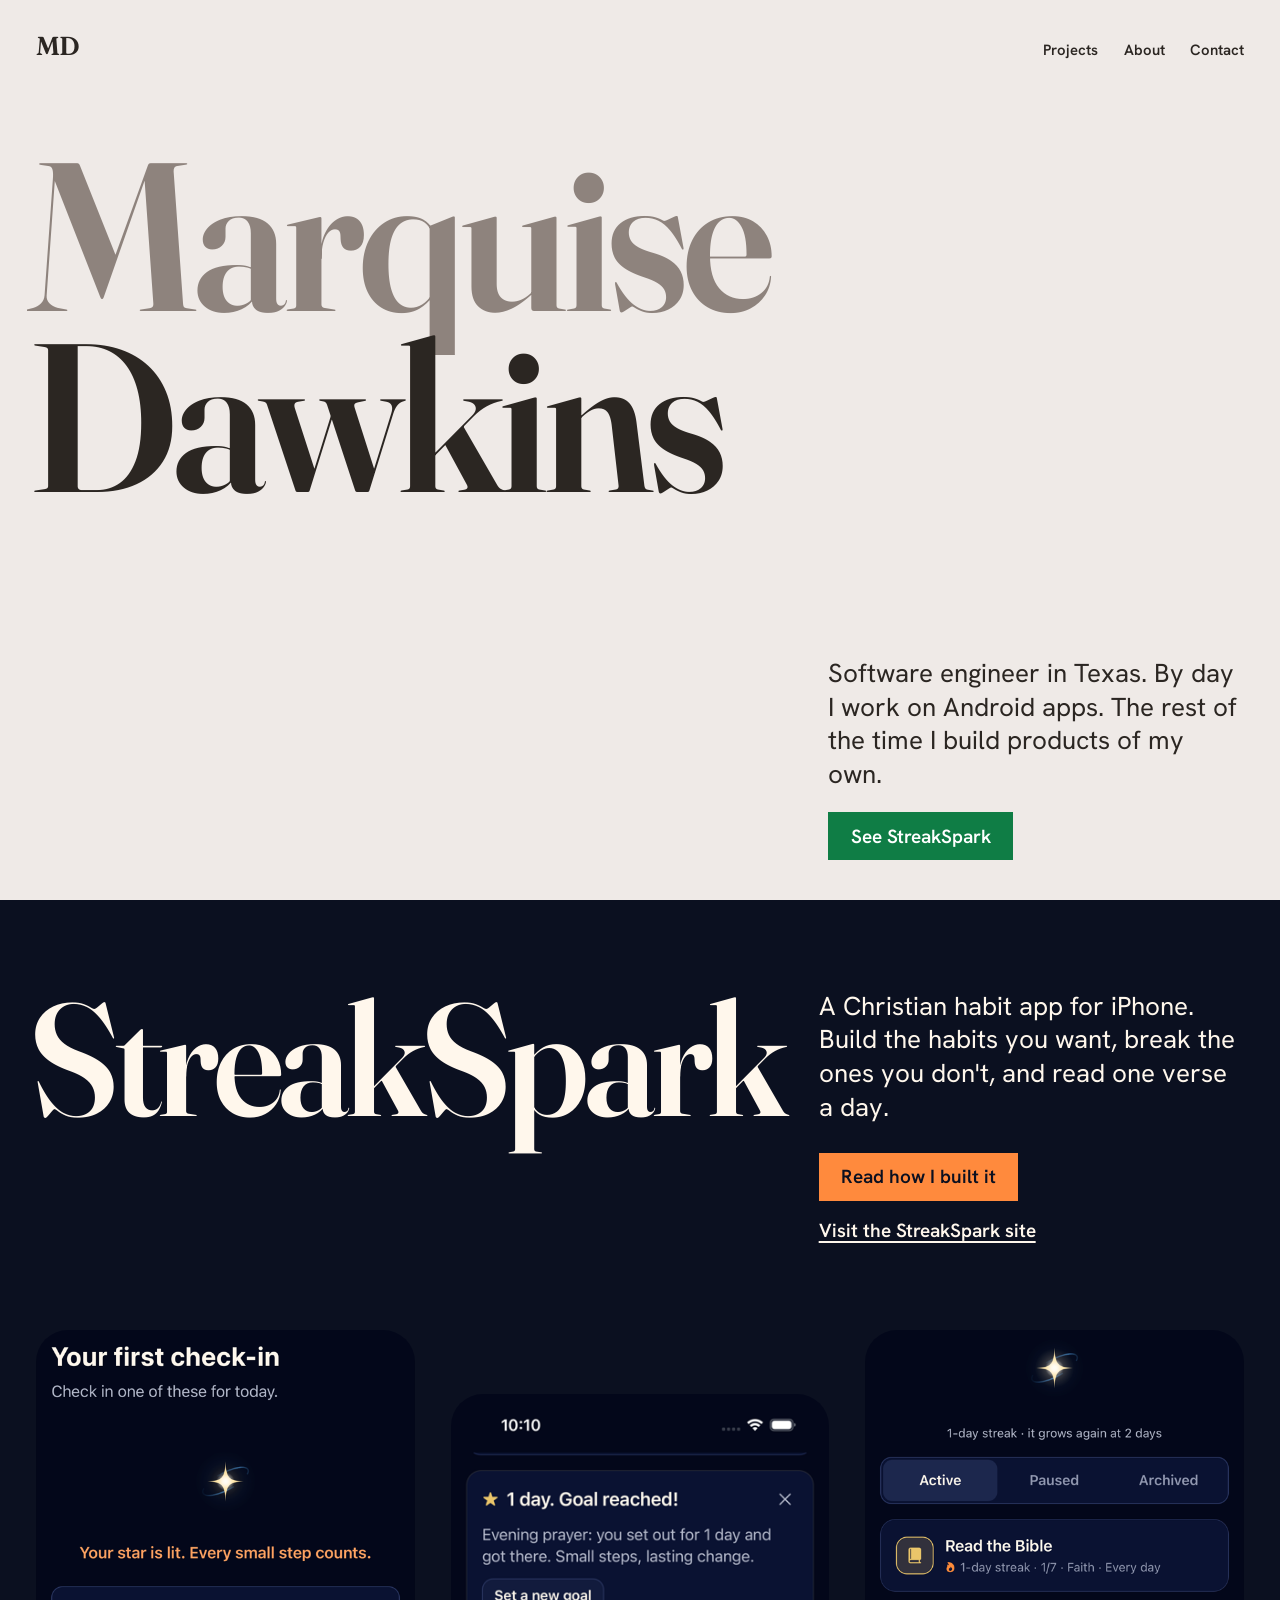
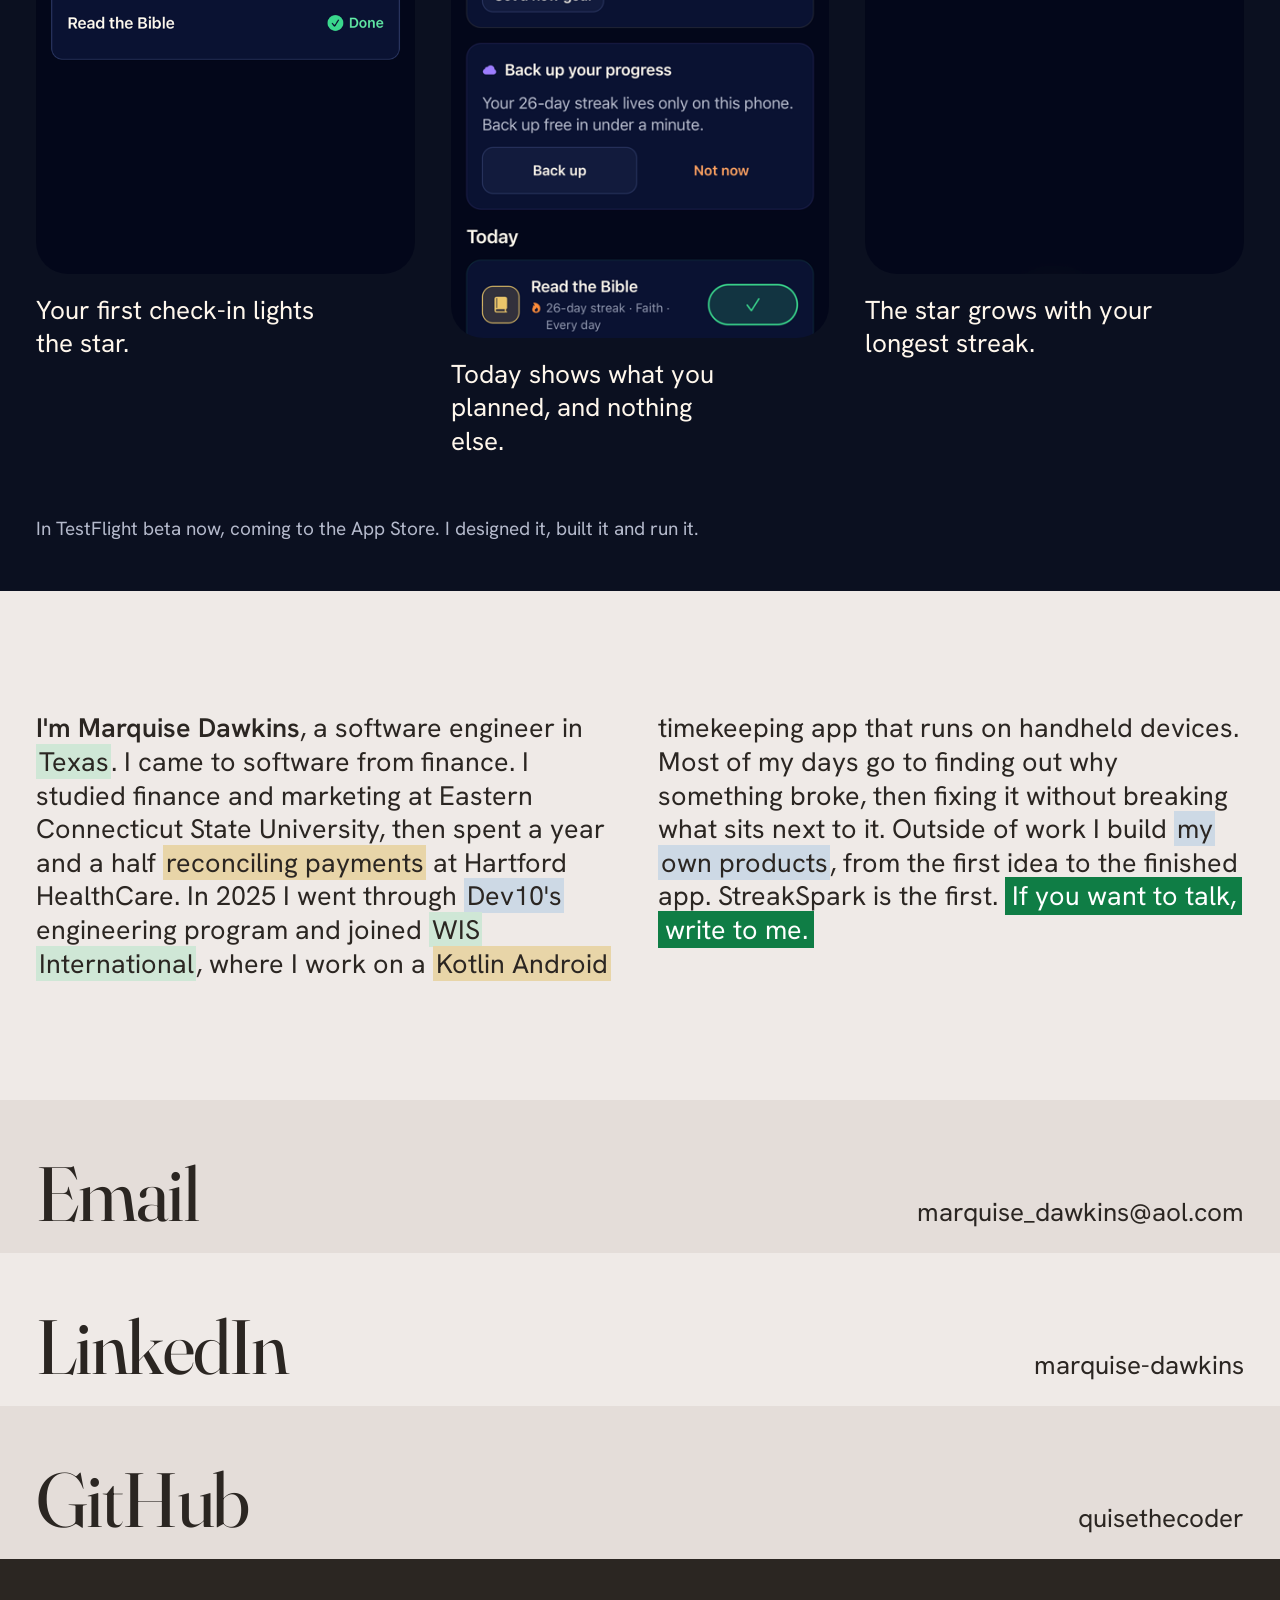
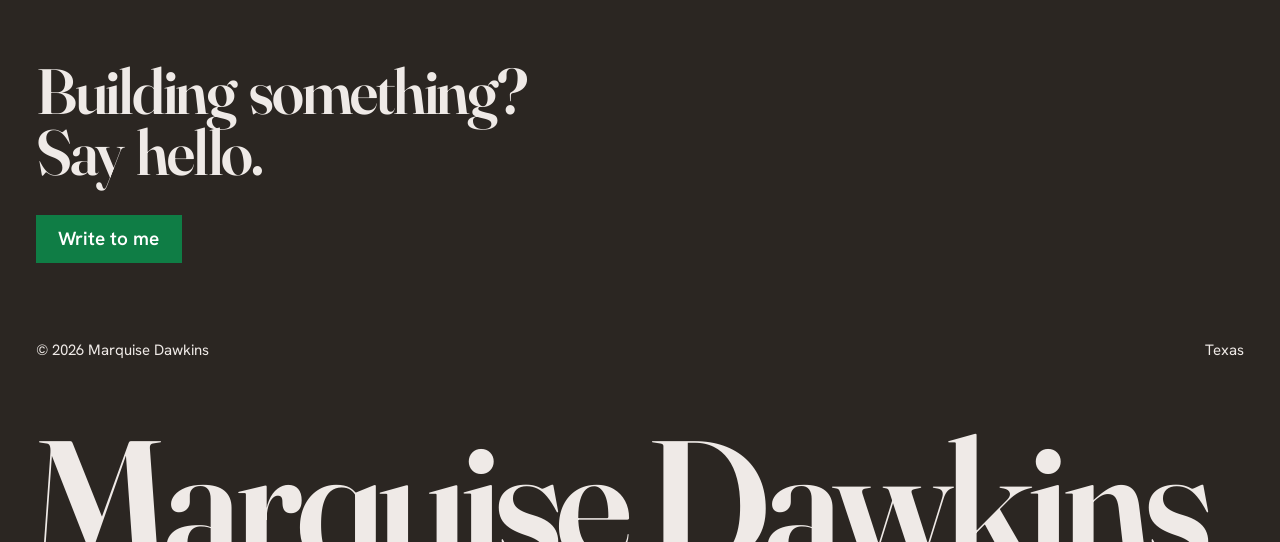
==== commit dc4e065f: "Re-crop the check-in screenshot so no text is clipped Starts below the step line and ends above the " ====
--- a/index.html
+++ b/index.html
@@ -74,7 +74,7 @@
             <img
               src="/images/streakspark/checkin.png"
               width="598"
-              height="1040"
+              height="900"
               loading="lazy"
               alt="The first check-in screen: the star is lit after Read the Bible is marked done."
             />
--- a/public/styles.css
+++ b/public/styles.css
@@ -588,7 +588,7 @@
 @media (min-width: 761px) and (max-width: 1100px) {
   .shots img {
     height: auto;
-    aspect-ratio: 598 / 980; /* the widest screenshot, so cover only ever trims the bottom */
+    aspect-ratio: 598 / 900; /* the widest screenshot, so cover only ever trims the bottom */
   }
 }
 
